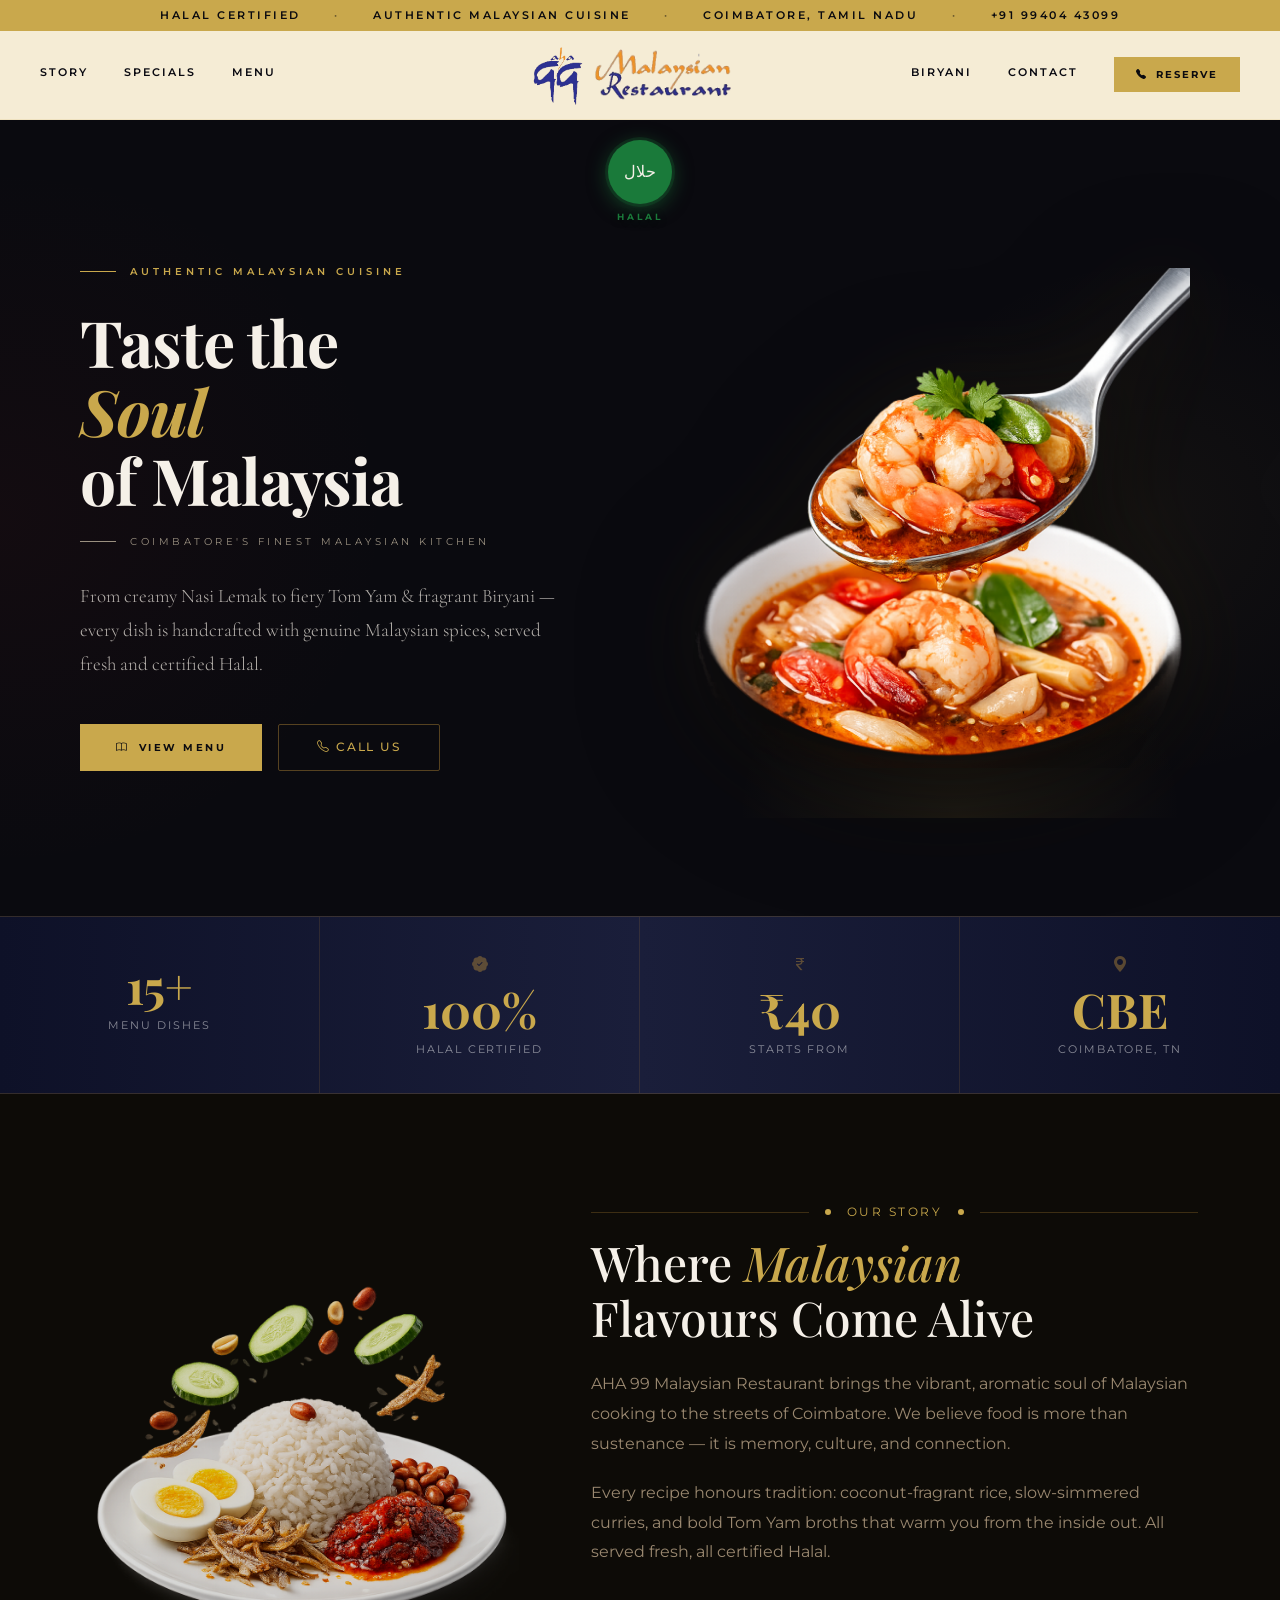
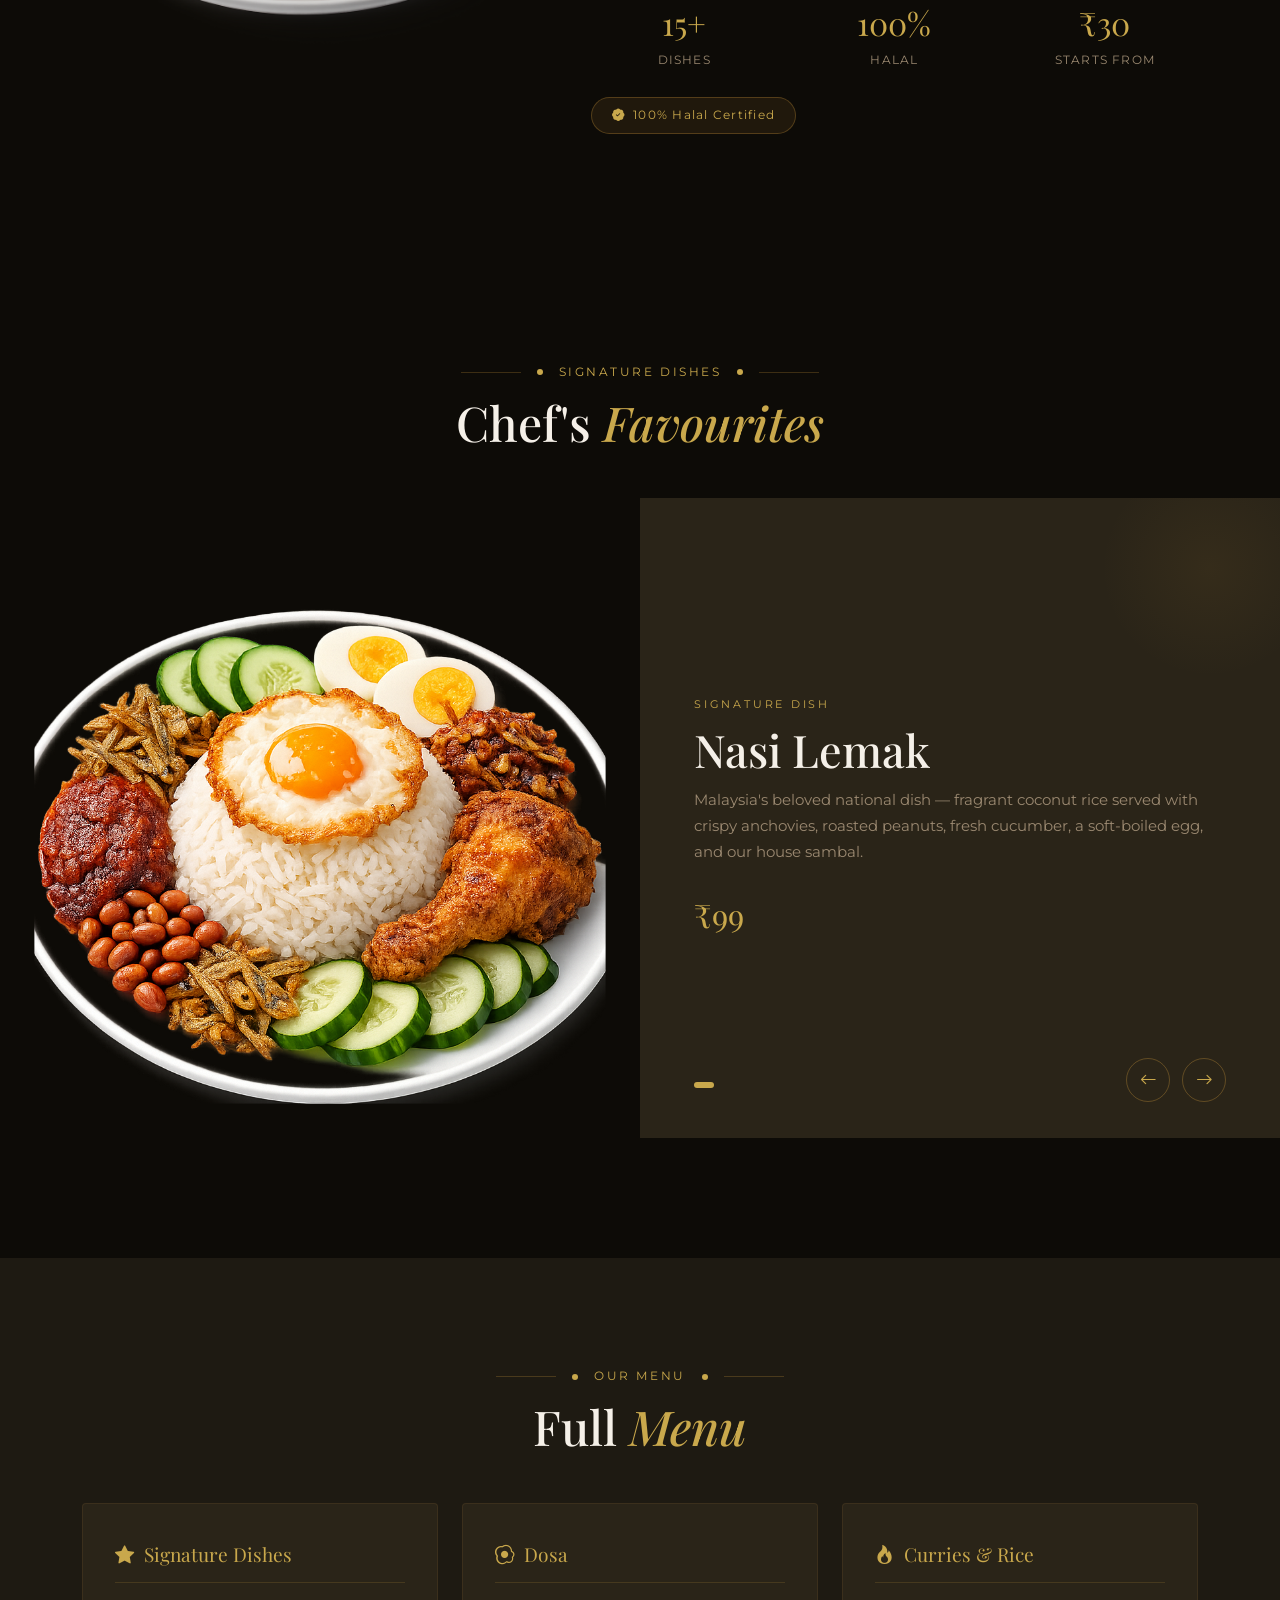
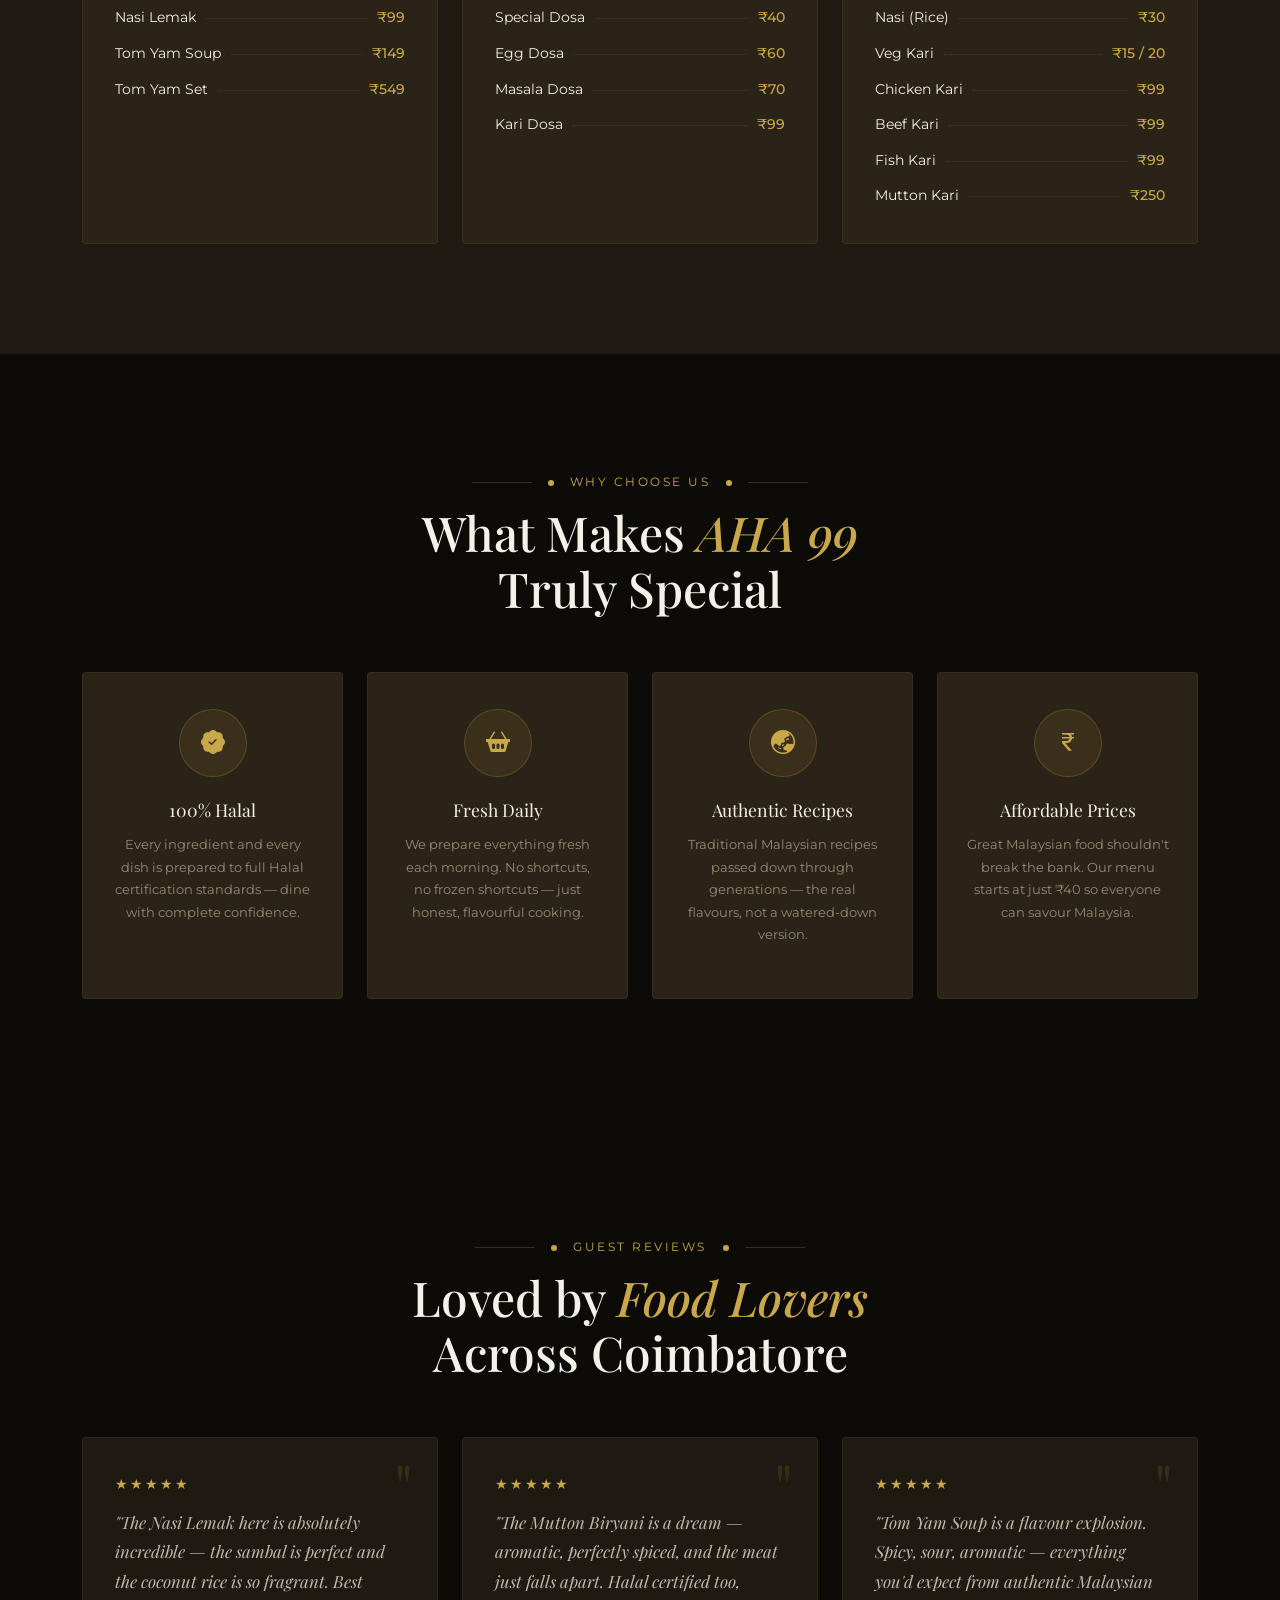
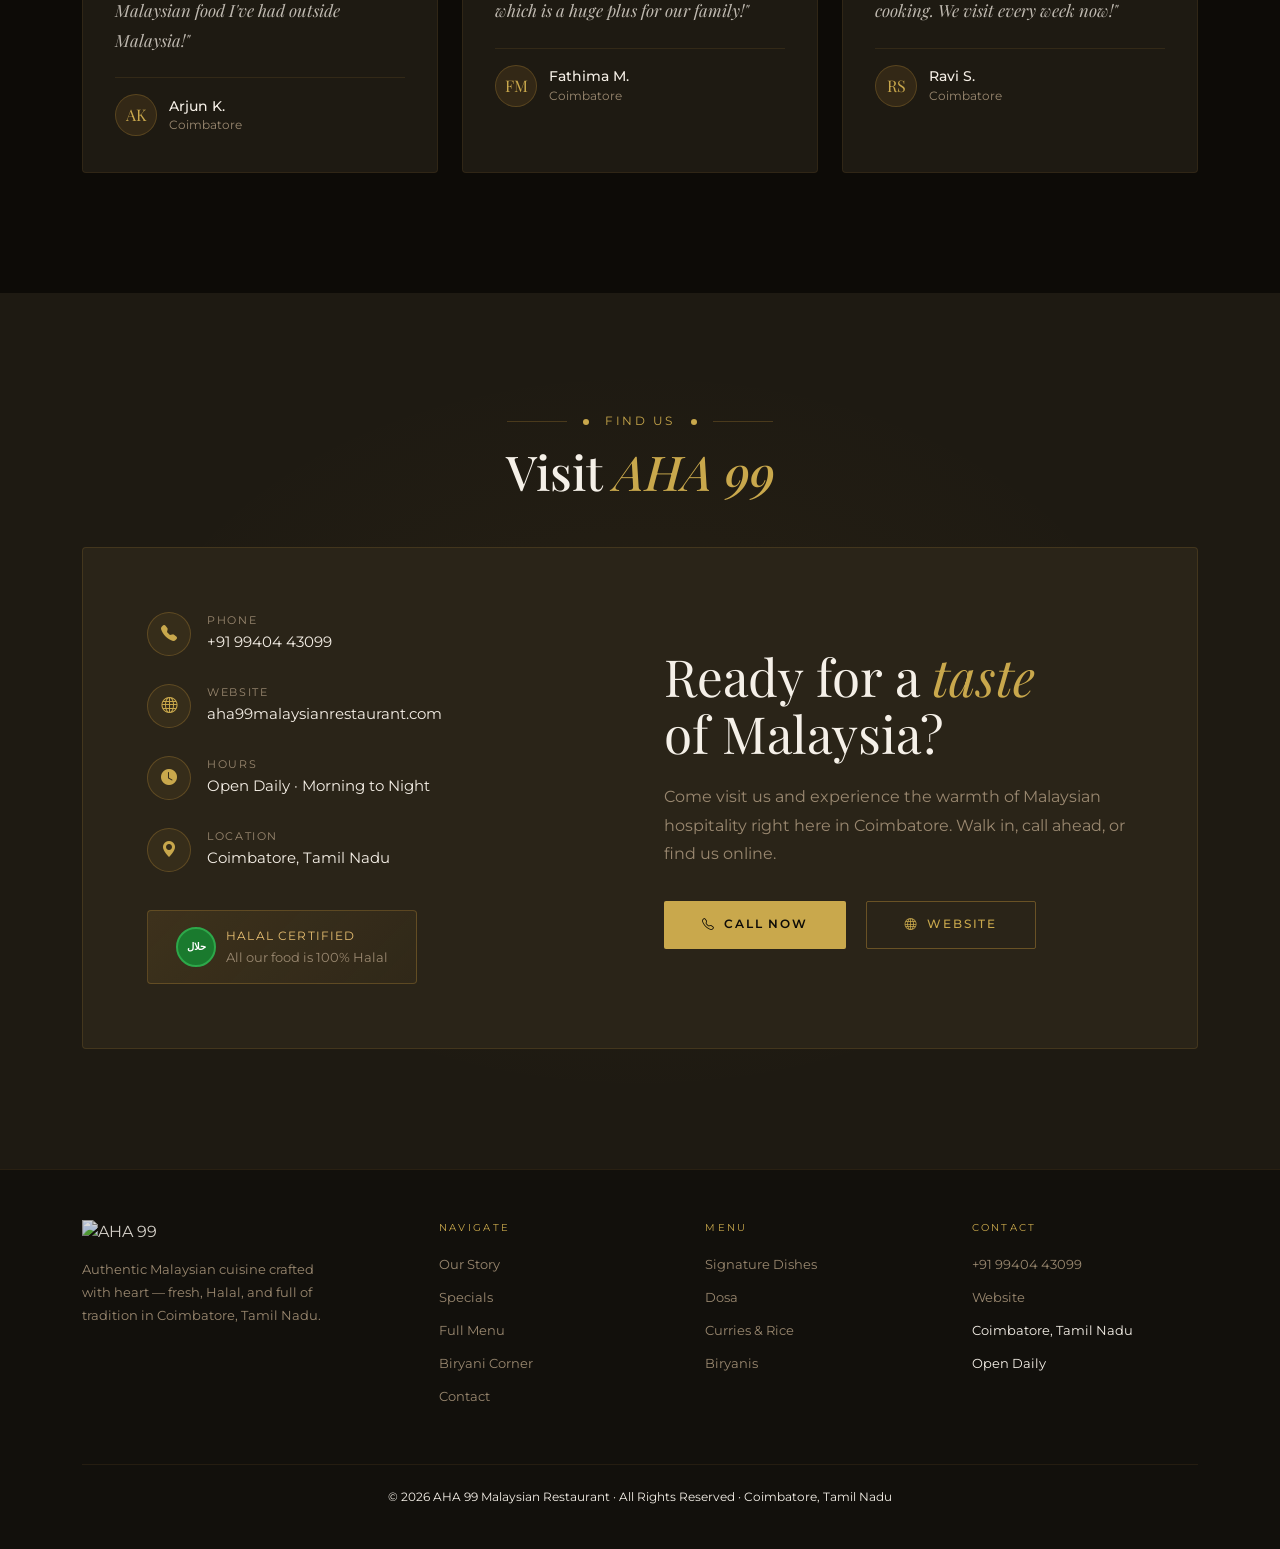
==== index.html @ 4b3e80c2 "first commit" ====
<!DOCTYPE html>
<html lang="en">

<head>
    <meta charset="UTF-8" />
    <meta name="viewport" content="width=device-width, initial-scale=1.0" />
    <title>GG Malaysian Restaurant</title>

    <link
        href="https://fonts.googleapis.com/css2?family=Playfair+Display:ital,wght@0,400;0,700;1,400&family=Cormorant+Garamond:wght@300;400;600&family=Montserrat:wght@300;400;500;600&display=swap"
        rel="stylesheet" />
    <link href="https://cdn.jsdelivr.net/npm/bootstrap@5.3.2/dist/css/bootstrap.min.css" rel="stylesheet" />
    <link href="https://cdn.jsdelivr.net/npm/bootstrap-icons@1.11.3/font/bootstrap-icons.min.css" rel="stylesheet" />
    <link href="css/style.css" rel="stylesheet">
    <link href="css/responsive.css" rel="stylesheet">
</head>

<body>

    <!-- TOP BAR -->
    <div class="top-bar">
        <span>Halal Certified</span>
        <span class="dot">·</span>
        <span class="hide-sm">Authentic Malaysian Cuisine</span>
        <span class="dot hide-sm">·</span>
        <span>Coimbatore, Tamil Nadu</span>
        <span class="dot">·</span>
        <span>+91 99404 43099</span>
    </div>

    <!-- NAVBAR -->
    <nav id="mainNav">
        <div class="nav-inner">
            <div class="nav-left">
                <a href="#" class="nav-link-custom">Story</a>
                <a href="#" class="nav-link-custom">Specials</a>
                <a href="#" class="nav-link-custom">Menu</a>
            </div>
            <div class="nav-logo">
                <a href="#" style="text-decoration:none;">

                    <img src="images/ahaa.png" class="img-fluid">

                    <span class="logo-sub">
                        <img src="images/logo-word.png" class="img-fluid">
                    </span>
                </a>
            </div>
            <div class="nav-right">
                <a href="#" class="nav-link-custom">Biryani</a>
                <a href="#" class="nav-link-custom">Contact</a>
                <a href="tel:+919940443099" class="btn-reserve">
                    <i class="bi bi-telephone-fill"></i> Reserve
                </a>
            </div>
            <button class="hamburger-btn" id="hamburgerBtn" aria-label="Open Menu">
                <i class="bi bi-list"></i>
            </button>
        </div>
    </nav>

    <!-- MOBILE OVERLAY MENU -->
    <div id="mobileMenu">
        <span class="mobile-logo">Aha Malaysian Restaurant</span>
        <button class="mobile-close" id="closeMenuBtn" aria-label="Close Menu">
            <i class="bi bi-x-lg"></i>
        </button>
        <a href="#" class="mobile-nav-link">Story</a>
        <a href="#" class="mobile-nav-link">Specials</a>
        <a href="#" class="mobile-nav-link">Menu</a>
        <a href="#" class="mobile-nav-link">Biryani</a>
        <a href="#" class="mobile-nav-link">Contact</a>
        <div class="mobile-divider"></div>
        <div class="mobile-reserve">
            <a href="tel:+919940443099" class="btn-primary-gold">
                <i class="bi bi-telephone-fill"></i> Reserve a Table
            </a>
        </div>
    </div>

    <!-- HOME SECTION -->
    <section id="home">
        <div class="container-fluid">
            <div class="row align-items-center">
                <!-- Floating Halal Badge -->
                <div class="halal-float">
                    <div class="hf-circle">
                        <!-- Halal Arabic crescent/star icon -->
                        حلال
                    </div>
                    <span class="hf-label">Halal</span>
                </div>
                <!-- col-6: Content -->
                <div class="col-12 col-lg-6 hero-content-col">
                    <div>
                        <div class="hero-tag fade-up">Authentic Malaysian Cuisine</div>
                        <h1 class="hero-title fade-up delay-1">
                            Taste the<br>
                            <em>Soul</em><br>
                            of Malaysia
                        </h1>
                        <div class="hero-subtitle fade-up delay-2">Coimbatore's Finest Malaysian Kitchen</div>
                        <p class="hero-desc fade-up delay-3">
                            From creamy Nasi Lemak to fiery Tom Yam &amp; fragrant Biryani &mdash; every dish is
                            handcrafted with genuine Malaysian spices, served fresh and certified Halal.
                        </p>
                        <div class="hero-actions fade-up delay-4">
                            <a href="#" class="btn-primary-gold">
                                <i class="bi bi-book"></i> View Menu
                            </a>
                            <a href="tel:+919940443099" class="btn-outline-gold">
                                <i class="bi bi-telephone"></i> Call Us
                            </a>
                        </div>
                    </div>
                </div>

                <!-- col-6: Image -->
                <div class="col-12 col-lg-6 hero-image-col fade-right">
                    <img class="hero-food-img" src="images/sss.png"
                        alt="Tom Yam - GG Malaysian Restaurant Signature Dish" />
                </div>

            </div>
        </div>
    </section>

    <!-- STATS BAR -->
    <div id="statsbar">
        <div class="statsbar-inner">
            <div class="stat-item reveal d1">
                <span class="stat-icon"><i class="bi bi-bowl-hot-fill"></i></span>
                <div class="stat-num">15+</div>
                <div class="stat-lbl">Menu Dishes</div>
            </div>
            <div class="stat-item reveal d2">
                <span class="stat-icon"><i class="bi bi-patch-check-fill"></i></span>
                <div class="stat-num">100%</div>
                <div class="stat-lbl">Halal Certified</div>
            </div>
            <div class="stat-item reveal d3">
                <span class="stat-icon"><i class="bi bi-currency-rupee"></i></span>
                <div class="stat-num">₹40</div>
                <div class="stat-lbl">Starts From</div>
            </div>
            <div class="stat-item reveal d4">
                <span class="stat-icon"><i class="bi bi-geo-alt-fill"></i></span>
                <div class="stat-num">CBE</div>
                <div class="stat-lbl">Coimbatore, TN</div>
            </div>
        </div>
    </div>

    <!-- ABOUT -->
    <section id="about">
        <div class="container">
            <div class="row align-items-center g-5">
                <div class="col-lg-5 reveal-left">
                    <div class="about-img-wrap">
                        <img src="images/abt-image.png" alt="AHA 99 Restaurant" />
                    </div>
                </div>
                <div class="col-lg-7 ps-lg-5 reveal-right">
                    <div class="section-divider">
                        <div class="line"></div>
                        <div class="dot"></div>
                        <span class="section-tag">Our Story</span>
                        <div class="dot"></div>
                        <div class="line"></div>
                    </div>
                    <h2 class="section-title mb-4">Where <em>Malaysian</em><br>Flavours Come Alive</h2>
                    <p style="color:var(--muted);line-height:1.85;margin-bottom:20px;">
                        AHA 99 Malaysian Restaurant brings the vibrant, aromatic soul of Malaysian cooking to the
                        streets of Coimbatore. We believe food is more than sustenance — it is memory, culture, and
                        connection.
                    </p>
                    <p style="color:var(--muted);line-height:1.85;margin-bottom:32px;">
                        Every recipe honours tradition: coconut-fragrant rice, slow-simmered curries, and bold Tom Yam
                        broths that warm you from the inside out. All served fresh, all certified Halal.
                    </p>
                    <div class="row g-4">
                        <div class="col-4 text-center">
                            <div style="font-family:'Playfair Display',serif;font-size:2rem;color:var(--gold)">15+</div>
                            <div
                                style="font-size:.75rem;letter-spacing:.1em;color:var(--muted);text-transform:uppercase;margin-top:4px">
                                Dishes</div>
                        </div>
                        <div class="col-4 text-center">
                            <div style="font-family:'Playfair Display',serif;font-size:2rem;color:var(--gold)">100%
                            </div>
                            <div
                                style="font-size:.75rem;letter-spacing:.1em;color:var(--muted);text-transform:uppercase;margin-top:4px">
                                Halal</div>
                        </div>
                        <div class="col-4 text-center">
                            <div style="font-family:'Playfair Display',serif;font-size:2rem;color:var(--gold)">₹30</div>
                            <div
                                style="font-size:.75rem;letter-spacing:.1em;color:var(--muted);text-transform:uppercase;margin-top:4px">
                                Starts From</div>
                        </div>
                    </div>
                    <div class="about-halal">
                        <i class="bi bi-patch-check-fill"></i>
                        100% Halal Certified
                    </div>
                </div>
            </div>
        </div>
    </section>

    <!-- MENU CAROUSEL -->
    <section id="menu">
        <div class="container">
            <div class="text-center mb-5 reveal">
                <div class="section-divider justify-content-center">
                    <div class="line" style="max-width:60px"></div>
                    <div class="dot"></div>
                    <span class="section-tag">Signature Dishes</span>
                    <div class="dot"></div>
                    <div class="line" style="max-width:60px"></div>
                </div>
                <h2 class="section-title mt-2">Chef's <em>Favourites</em></h2>
            </div>
        </div>
        <div class="menu-carousel overflow-hidden reveal">
            <div class="mc-track" id="mcTrack">
                <div class="mc-slide active">
                    <div class="mc-slide-img p-5"><img src="images/menu-nasi.png" alt="Nasi Lemak" class="img-fluid">
                    </div>
                    <div class="mc-slide-info">
                        <p class="mc-cat">Signature Dish</p>
                        <h3 class="mc-name">Nasi Lemak</h3>
                        <p class="mc-desc">Malaysia's beloved national dish — fragrant coconut rice served with crispy
                            anchovies, roasted peanuts, fresh cucumber, a soft-boiled egg, and our house sambal.</p>
                        <div class="mc-price">₹99</div>
                        <div class="mc-dots" id="mcDots"></div>
                        <div class="mc-controls">
                            <button class="mc-btn" id="mcPrev"><i class="bi bi-arrow-left"></i></button>
                            <button class="mc-btn" id="mcNext"><i class="bi bi-arrow-right"></i></button>
                        </div>
                    </div>
                </div>
                <div class="mc-slide">
                    <div class="mc-slide-img p-5"><img src="images/tum-yum.png" alt="Tom Yam Soup" class="img-fluid" />
                    </div>
                    <div class="mc-slide-info">
                        <p class="mc-cat">Signature Dish</p>
                        <h3 class="mc-name">Tom Yam Soup</h3>
                        <p class="mc-desc">A bold, tangy broth infused with lemongrass, kaffir lime leaves, galangal,
                            and chilli — the iconic Thai-Malaysian soup that ignites every sense.</p>
                        <div class="mc-price">₹149</div>
                        <div class="mc-dots"></div>
                        <div class="mc-controls">
                            <button class="mc-btn mc-prev-inner"><i class="bi bi-arrow-left"></i></button>
                            <button class="mc-btn mc-next-inner"><i class="bi bi-arrow-right"></i></button>
                        </div>
                    </div>
                </div>
                <div class="mc-slide">
                    <div class="mc-slide-img"><img src="WhatsApp_Image_2026-04-14_at_9_39_17_PM.jpeg"
                            alt="Tom Yam Set" /></div>
                    <div class="mc-slide-info">
                        <p class="mc-cat">Signature Set</p>
                        <h3 class="mc-name">Tom Yam Set</h3>
                        <p class="mc-desc">The full Tom Yam experience — a complete meal set with rice, assorted karis,
                            and the iconic Tom Yam soup. Perfect for sharing or a hearty solo feast.</p>
                        <div class="mc-price">₹549</div>
                        <div class="mc-dots"></div>
                        <div class="mc-controls">
                            <button class="mc-btn mc-prev-inner"><i class="bi bi-arrow-left"></i></button>
                            <button class="mc-btn mc-next-inner"><i class="bi bi-arrow-right"></i></button>
                        </div>
                    </div>
                </div>
                <div class="mc-slide">
                    <div class="mc-slide-img"><img src="WhatsApp_Image_2026-04-17_at_12_19_15_PM.jpeg"
                            alt="Kari Dosa" /></div>
                    <div class="mc-slide-info">
                        <p class="mc-cat">Dosa Special</p>
                        <h3 class="mc-name">Kari Dosa</h3>
                        <p class="mc-desc">A crispy golden dosa filled with rich, spiced Malaysian curry — a beautiful
                            fusion of South Indian tradition and Malaysian boldness on one plate.</p>
                        <div class="mc-price">₹99</div>
                        <div class="mc-dots"></div>
                        <div class="mc-controls">
                            <button class="mc-btn mc-prev-inner"><i class="bi bi-arrow-left"></i></button>
                            <button class="mc-btn mc-next-inner"><i class="bi bi-arrow-right"></i></button>
                        </div>
                    </div>
                </div>
            </div>
        </div>
    </section>

    <!-- FULL MENU -->
    <section id="fullmenu">
        <div class="container">
            <div class="text-center mb-5 reveal">
                <div class="section-divider justify-content-center">
                    <div class="line" style="max-width:60px"></div>
                    <div class="dot"></div>
                    <span class="section-tag">Our Menu</span>
                    <div class="dot"></div>
                    <div class="line" style="max-width:60px"></div>
                </div>
                <h2 class="section-title mt-2">Full <em>Menu</em></h2>
            </div>
            <div class="row g-4">
                <div class="col-md-6 col-lg-4 reveal d1">
                    <div class="menu-card">
                        <div class="menu-card-title"><i class="bi bi-star-fill"></i> Signature Dishes</div>
                        <div class="menu-item"><span class="menu-item-name">Nasi Lemak</span>
                            <div class="menu-item-dots"></div><span class="menu-item-price">₹99</span>
                        </div>
                        <div class="menu-item"><span class="menu-item-name">Tom Yam Soup</span>
                            <div class="menu-item-dots"></div><span class="menu-item-price">₹149</span>
                        </div>
                        <div class="menu-item"><span class="menu-item-name">Tom Yam Set</span>
                            <div class="menu-item-dots"></div><span class="menu-item-price">₹549</span>
                        </div>
                    </div>
                </div>
                <div class="col-md-6 col-lg-4 reveal d2">
                    <div class="menu-card">
                        <div class="menu-card-title"><i class="bi bi-egg-fried"></i> Dosa</div>
                        <div class="menu-item"><span class="menu-item-name">Special Dosa</span>
                            <div class="menu-item-dots"></div><span class="menu-item-price">₹40</span>
                        </div>
                        <div class="menu-item"><span class="menu-item-name">Egg Dosa</span>
                            <div class="menu-item-dots"></div><span class="menu-item-price">₹60</span>
                        </div>
                        <div class="menu-item"><span class="menu-item-name">Masala Dosa</span>
                            <div class="menu-item-dots"></div><span class="menu-item-price">₹70</span>
                        </div>
                        <div class="menu-item"><span class="menu-item-name">Kari Dosa</span>
                            <div class="menu-item-dots"></div><span class="menu-item-price">₹99</span>
                        </div>
                    </div>
                </div>
                <div class="col-md-6 col-lg-4 reveal d3">
                    <div class="menu-card">
                        <div class="menu-card-title"><i class="bi bi-fire"></i> Curries &amp; Rice</div>
                        <div class="menu-item"><span class="menu-item-name">Nasi (Rice)</span>
                            <div class="menu-item-dots"></div><span class="menu-item-price">₹30</span>
                        </div>
                        <div class="menu-item"><span class="menu-item-name">Veg Kari</span>
                            <div class="menu-item-dots"></div><span class="menu-item-price">₹15 / 20</span>
                        </div>
                        <div class="menu-item"><span class="menu-item-name">Chicken Kari</span>
                            <div class="menu-item-dots"></div><span class="menu-item-price">₹99</span>
                        </div>
                        <div class="menu-item"><span class="menu-item-name">Beef Kari</span>
                            <div class="menu-item-dots"></div><span class="menu-item-price">₹99</span>
                        </div>
                        <div class="menu-item"><span class="menu-item-name">Fish Kari</span>
                            <div class="menu-item-dots"></div><span class="menu-item-price">₹99</span>
                        </div>
                        <div class="menu-item"><span class="menu-item-name">Mutton Kari</span>
                            <div class="menu-item-dots"></div><span class="menu-item-price">₹250</span>
                        </div>
                    </div>
                </div>
            </div>
        </div>
    </section>

    <!-- WHY US -->
    <section id="whyus">
        <div class="container">
            <div class="text-center reveal">
                <div class="section-divider justify-content-center">
                    <div class="line" style="max-width:60px"></div>
                    <div class="dot"></div>
                    <span class="section-tag">Why Choose Us</span>
                    <div class="dot"></div>
                    <div class="line" style="max-width:60px"></div>
                </div>
                <h2 class="section-title mt-2">What Makes <em>AHA 99</em><br>Truly Special</h2>
            </div>
            <div class="feature-grid">
                <div class="feature-item reveal d1">
                    <div class="feature-icon"><i class="bi bi-patch-check-fill"></i></div>
                    <div class="feature-name">100% Halal</div>
                    <p class="feature-text">Every ingredient and every dish is prepared to full Halal certification
                        standards — dine with complete confidence.</p>
                </div>
                <div class="feature-item reveal d2">
                    <div class="feature-icon"><i class="bi bi-basket2-fill"></i></div>
                    <div class="feature-name">Fresh Daily</div>
                    <p class="feature-text">We prepare everything fresh each morning. No shortcuts, no frozen shortcuts
                        — just honest, flavourful cooking.</p>
                </div>
                <div class="feature-item reveal d3">
                    <div class="feature-icon"><i class="bi bi-globe-asia-australia"></i></div>
                    <div class="feature-name">Authentic Recipes</div>
                    <p class="feature-text">Traditional Malaysian recipes passed down through generations — the real
                        flavours, not a watered-down version.</p>
                </div>
                <div class="feature-item reveal d4">
                    <div class="feature-icon"><i class="bi bi-currency-rupee"></i></div>
                    <div class="feature-name">Affordable Prices</div>
                    <p class="feature-text">Great Malaysian food shouldn't break the bank. Our menu starts at just ₹40
                        so everyone can savour Malaysia.</p>
                </div>
            </div>
        </div>
    </section>

    <!-- TESTIMONIALS -->
    <section id="testimonials">
        <div class="container">
            <div class="text-center reveal">
                <div class="section-divider justify-content-center">
                    <div class="line" style="max-width:60px"></div>
                    <div class="dot"></div>
                    <span class="section-tag">Guest Reviews</span>
                    <div class="dot"></div>
                    <div class="line" style="max-width:60px"></div>
                </div>
                <h2 class="section-title mt-2">Loved by <em>Food Lovers</em><br>Across Coimbatore</h2>
            </div>
            <div class="testi-grid">
                <div class="testi-card reveal d1">
                    <div class="testi-quote">"</div>
                    <div class="testi-stars">★★★★★</div>
                    <p class="testi-text">"The Nasi Lemak here is absolutely incredible — the sambal is perfect and the
                        coconut rice is so fragrant. Best Malaysian food I've had outside Malaysia!"</p>
                    <div class="testi-author">
                        <div class="testi-avatar">AK</div>
                        <div>
                            <div class="testi-name">Arjun K.</div>
                            <div class="testi-loc">Coimbatore</div>
                        </div>
                    </div>
                </div>
                <div class="testi-card reveal d2">
                    <div class="testi-quote">"</div>
                    <div class="testi-stars">★★★★★</div>
                    <p class="testi-text">"The Mutton Biryani is a dream — aromatic, perfectly spiced, and the meat just
                        falls apart. Halal certified too, which is a huge plus for our family!"</p>
                    <div class="testi-author">
                        <div class="testi-avatar">FM</div>
                        <div>
                            <div class="testi-name">Fathima M.</div>
                            <div class="testi-loc">Coimbatore</div>
                        </div>
                    </div>
                </div>
                <div class="testi-card reveal d3">
                    <div class="testi-quote">"</div>
                    <div class="testi-stars">★★★★★</div>
                    <p class="testi-text">"Tom Yam Soup is a flavour explosion. Spicy, sour, aromatic — everything you'd
                        expect from authentic Malaysian cooking. We visit every week now!"</p>
                    <div class="testi-author">
                        <div class="testi-avatar">RS</div>
                        <div>
                            <div class="testi-name">Ravi S.</div>
                            <div class="testi-loc">Coimbatore</div>
                        </div>
                    </div>
                </div>
            </div>
        </div>
    </section>

    <!-- CONTACT -->
    <section id="contact">
        <div class="container position-relative">
            <div class="text-center mb-5 reveal">
                <div class="section-divider justify-content-center">
                    <div class="line" style="max-width:60px"></div>
                    <div class="dot"></div>
                    <span class="section-tag">Find Us</span>
                    <div class="dot"></div>
                    <div class="line" style="max-width:60px"></div>
                </div>
                <h2 class="section-title mt-2">Visit <em>AHA 99</em></h2>
            </div>
            <div class="contact-box reveal">
                <div class="row g-5 align-items-center">
                    <div class="col-lg-6">
                        <div class="contact-info-item">
                            <div class="ci-icon"><i class="bi bi-telephone-fill"></i></div>
                            <div>
                                <div class="ci-label">Phone</div>
                                <div class="ci-value"><a href="tel:+919940443099">+91 99404 43099</a></div>
                            </div>
                        </div>
                        <div class="contact-info-item">
                            <div class="ci-icon"><i class="bi bi-globe"></i></div>
                            <div>
                                <div class="ci-label">Website</div>
                                <div class="ci-value"><a href="http://aha99malaysianrestaurant.com"
                                        target="_blank">aha99malaysianrestaurant.com</a></div>
                            </div>
                        </div>
                        <div class="contact-info-item">
                            <div class="ci-icon"><i class="bi bi-clock-fill"></i></div>
                            <div>
                                <div class="ci-label">Hours</div>
                                <div class="ci-value">Open Daily · Morning to Night</div>
                            </div>
                        </div>
                        <div class="contact-info-item">
                            <div class="ci-icon"><i class="bi bi-geo-alt-fill"></i></div>
                            <div>
                                <div class="ci-label">Location</div>
                                <div class="ci-value">Coimbatore, Tamil Nadu</div>
                            </div>
                        </div>
                        <div class="halal-badge">
                            <div class="halal-circle">حلال</div>
                            <div>
                                <div
                                    style="font-size:.73rem;letter-spacing:.1em;color:var(--gold2);text-transform:uppercase">
                                    Halal Certified</div>
                                <div style="font-size:.8rem;color:var(--muted);margin-top:2px">All our food is 100%
                                    Halal</div>
                            </div>
                        </div>
                    </div>
                    <div class="col-lg-6 text-center text-lg-start">
                        <div
                            style="font-family:'Playfair Display',serif;font-size:clamp(2.2rem,4vw,3.2rem);line-height:1.12;margin-bottom:20px;">
                            Ready for a <em style="color:var(--gold)">taste</em><br>of Malaysia?
                        </div>
                        <p style="color:var(--muted);line-height:1.8;margin-bottom:32px;">Come visit us and experience
                            the warmth of Malaysian hospitality right here in Coimbatore. Walk in, call ahead, or find
                            us online.</p>
                        <a href="tel:+919940443099" class="btn-gold me-3"><i class="bi bi-telephone me-2"></i>Call
                            Now</a>
                        <a href="http://aha99malaysianrestaurant.com" class="btn-outline-gold" target="_blank"><i
                                class="bi bi-globe me-2"></i>Website</a>
                    </div>
                </div>
            </div>
        </div>
    </section>

    <!-- FOOTER -->
    <footer>
        <div class="container">
            <div class="footer-top">
                <div>
                    <div class="footer-logo"><img src="logoo.png" alt="AHA 99" /></div>
                    <p class="footer-tagline">Authentic Malaysian cuisine crafted with heart — fresh, Halal, and full of
                        tradition in Coimbatore, Tamil Nadu.</p>
                </div>
                <div>
                    <div class="footer-col-title">Navigate</div>
                    <ul class="footer-col-links">
                        <li><a href="#about">Our Story</a></li>
                        <li><a href="#menu">Specials</a></li>
                        <li><a href="#fullmenu">Full Menu</a></li>
                        <li><a href="#biryani">Biryani Corner</a></li>
                        <li><a href="#contact">Contact</a></li>
                    </ul>
                </div>
                <div>
                    <div class="footer-col-title">Menu</div>
                    <ul class="footer-col-links">
                        <li><a href="#fullmenu">Signature Dishes</a></li>
                        <li><a href="#fullmenu">Dosa</a></li>
                        <li><a href="#fullmenu">Curries &amp; Rice</a></li>
                        <li><a href="#biryani">Biryanis</a></li>
                    </ul>
                </div>
                <div>
                    <div class="footer-col-title">Contact</div>
                    <ul class="footer-col-links">
                        <li><a href="tel:+919940443099">+91 99404 43099</a></li>
                        <li><a href="http://aha99malaysianrestaurant.com" target="_blank">Website</a></li>
                        <li><span style="color:var(--muted2);font-size:.83rem">Coimbatore, Tamil Nadu</span></li>
                        <li><span style="color:var(--muted2);font-size:.83rem">Open Daily</span></li>
                    </ul>
                </div>
            </div>
            <p class="footer-bottom">© 2026 AHA 99 Malaysian Restaurant · All Rights Reserved · Coimbatore, Tamil Nadu
            </p>
        </div>
    </footer>

    <button id="backTop" aria-label="Back to top"><i class="bi bi-chevron-up"></i></button>





    <script src="https://cdn.jsdelivr.net/npm/bootstrap@5.3.2/dist/js/bootstrap.bundle.min.js"></script>
    <script src="https://cdn.jsdelivr.net/npm/jquery@3.7.1/dist/jquery.min.js"></script>
    <script>
        $(function () {
            $(window).on("scroll", function () {
                $("#mainNav").toggleClass("scrolled", $(this).scrollTop() > 30);
            });

            $("#hamburgerBtn").on("click", function () {
                $("#mobileMenu").addClass("open");
                $("body").css("overflow", "hidden");
            });

            function closeMobileMenu() {
                $("#mobileMenu").removeClass("open");
                $("body").css("overflow", "");
            }

            $("#closeMenuBtn").on("click", closeMobileMenu);
            $("#mobileMenu .mobile-nav-link").on("click", closeMobileMenu);
            $(document).on("keydown", function (e) { if (e.key === "Escape") closeMobileMenu(); });

            const observer = new IntersectionObserver(function (entries) {
                entries.forEach(function (entry) {
                    if (entry.isIntersecting) $(entry.target).addClass("visible");
                });
            }, { threshold: 0.12 });

            $(".fade-up, .fade-right").each(function () { observer.observe(this); });

            /* ── Back to top ── */
            $('#backTop').on('click', function () { $('html,body').animate({ scrollTop: 0 }, 500); });

            /* ── Smooth scroll (desktop nav) ── */
            $('a[href^="#"]').not('.fs-link').on('click', function (e) {
                var t = $(this.getAttribute('href'));
                if (t.length) { e.preventDefault(); $('html,body').animate({ scrollTop: t.offset().top - 70 }, 700, 'swing'); }
            });

            /* ── Scroll reveal ── */
            function revealCheck() {
                var wh = $(window).height(), st = $(window).scrollTop();
                $('.reveal,.reveal-left,.reveal-right').each(function () {
                    if ($(this).offset().top < st + wh - 80) $(this).addClass('visible');
                });
            }
            $(window).on('scroll', revealCheck); revealCheck();


            /* ── Menu Carousel ── */
            var slides = $('#mcTrack .mc-slide'), total = slides.length, cur = 0;
            var dotsHtml = '';
            for (var i = 0; i < total; i++) dotsHtml += '<div class="mc-dot' + (i === 0 ? ' active' : '') + '" data-i="' + i + '"></div>';
            $('#mcDots').html(dotsHtml);

            function goTo(idx) {
                slides.removeClass('active');
                cur = (idx + total) % total;
                slides.eq(cur).addClass('active');
                $('#mcTrack').css('transform', 'translateX(-' + (cur * 100) + '%)');
                $('#mcDots .mc-dot').removeClass('active').eq(cur).addClass('active');
            }
            $('#mcNext,.mc-next-inner').on('click', function () { goTo(cur + 1); });
            $('#mcPrev,.mc-prev-inner').on('click', function () { goTo(cur - 1); });
            $(document).on('click', '.mc-dot', function () { goTo(parseInt($(this).data('i'))); });

            var autoTimer = setInterval(function () { goTo(cur + 1); }, 5000);
            $('.menu-carousel')
                .on('mouseenter', function () { clearInterval(autoTimer); })
                .on('mouseleave', function () { autoTimer = setInterval(function () { goTo(cur + 1); }, 5000); });

            var tx = 0;
            document.getElementById('mcTrack').addEventListener('touchstart', function (e) { tx = e.touches[0].clientX; }, { passive: true });
            document.getElementById('mcTrack').addEventListener('touchend', function (e) {
                var dx = tx - e.changedTouches[0].clientX;
                if (Math.abs(dx) > 40) dx > 0 ? goTo(cur + 1) : goTo(cur - 1);
            }, { passive: true });
        });
    </script>
</body>

</html>
---- css/style.css ----
:root {
    --gold: #C9A84C;
    --gold-light: #E8C97A;
    --dark-bg: #0A0A0F;
    --dark-nav: #080810;
    --text-light: #F5F0E8;
    --text-muted: #9A9080;
    --navy: #1a1e3a;
    --navy2: #0e1128;
    --dark: #0d0b07;
    --muted: #9a8870;
    --dark: #0d0b07;
    --dark2: #12100c;
    --dark3: #1e1a12;
    --dark4: #2a2418;
    --cream: #f5efe6;
    --gold2: #e8bf72;
    --gold3: #f0d090;
}

* {
    margin: 0;
    padding: 0;
    box-sizing: border-box;
}

body {
    font-family: "Montserrat", sans-serif;
    background: var(--dark-bg);
    color: var(--text-light);
    overflow-x: hidden;
}

/* TOP BAR */
.top-bar {
    background: var(--gold);
    padding: 7px 0;
    text-align: center;
    font-size: 11px;
    font-weight: 600;
    letter-spacing: 2.5px;
    color: #0A0A0F;
    text-transform: uppercase;
}

.top-bar span {
    margin: 0 14px;
}

.top-bar .dot {
    opacity: 0.5;
}

/* NAVBAR */
#mainNav {
    background: #f5ecd5;
    border-bottom: 1px solid rgba(201, 168, 76, 0.15);
    padding: 0;
    position: sticky;
    top: 0;
    z-index: 1000;
    transition: box-shadow 0.3s;
}

#mainNav.scrolled {
    box-shadow: 0 4px 30px rgba(0, 0, 0, 0.6);
}

.nav-inner {
    display: grid;
    grid-template-columns: 1fr auto 1fr;
    align-items: center;
    padding: 14px 40px;
    max-width: 1400px;
    margin: 0 auto;
}

.nav-left,
.nav-right {
    display: flex;
    gap: 36px;
    align-items: center;
}

.nav-right {
    justify-content: flex-end;
}

.nav-link-custom {
    font-size: 11px;
    font-weight: 600;
    letter-spacing: 2px;
    text-transform: uppercase;
    color: var(--dark-nav);
    text-decoration: none;
    position: relative;
    padding-bottom: 4px;
    transition: color 0.3s;
}

.nav-link-custom::after {
    content: "";
    position: absolute;
    bottom: 0;
    left: 0;
    width: 0;
    height: 1px;
    background: var(--dark-nav);
    transition: width 0.35s ease;
}

.nav-link-custom:hover {
    color: var(--gold);
}

.nav-link-custom:hover::after {
    width: 100%;
}

.nav-logo {
    text-align: center;
    display: flex;
    justify-content: center;
    align-items: center;
}

.nav-logo a {
    text-decoration: none;
    display: inline-flex;
    align-items: center;
    justify-content: center;
}

.nav-logo img {
    height: 60px;
    width: auto;
    display: block;
    /* Blends dark logo bg into dark navbar, making it look transparent */
    /* mix-blend-mode: lighten;
      filter: brightness(1.15) contrast(1.1); */
    transition: filter 0.3s;
}

.nav-logo img:hover {
    filter: brightness(1.35) contrast(1.1);
}

.btn-reserve {
    background: var(--gold);
    color: #0A0A0F;
    font-size: 10px;
    font-weight: 700;
    letter-spacing: 2px;
    text-transform: uppercase;
    padding: 10px 22px;
    border: none;
    text-decoration: none;
    transition: background 0.3s, transform 0.2s;
    display: inline-flex;
    align-items: center;
    gap: 8px;
}

.btn-reserve:hover {
    background: var(--gold-light);
    color: #0A0A0F;
    transform: translateY(-1px);
}

.hamburger-btn {
    display: none;
    background: none;
    border: 1px solid rgba(201, 168, 76, 0.4);
    color: var(--gold);
    font-size: 20px;
    padding: 8px 12px;
    cursor: pointer;
    transition: all 0.3s;
    border-radius: 2px;
}

.hamburger-btn:hover {
    background: rgba(201, 168, 76, 0.1);
}

/* MOBILE OVERLAY MENU */
#mobileMenu {
    position: fixed;
    top: 0;
    left: 0;
    width: 100%;
    height: 100%;
    background: var(--dark-nav);
    z-index: 9999;
    display: flex;
    flex-direction: column;
    justify-content: center;
    align-items: center;
    opacity: 0;
    visibility: hidden;
    transition: opacity 0.4s ease, visibility 0.4s ease;
}

#mobileMenu.open {
    opacity: 1;
    visibility: visible;
}

#mobileMenu::before {
    content: "";
    position: absolute;
    inset: 0;
    background: radial-gradient(ellipse at center, rgba(201, 168, 76, 0.05) 0%, transparent 70%);
    pointer-events: none;
}

.mobile-close {
    position: absolute;
    top: 24px;
    right: 28px;
    background: none;
    border: 1px solid rgba(201, 168, 76, 0.3);
    color: var(--gold);
    font-size: 22px;
    width: 46px;
    height: 46px;
    display: flex;
    align-items: center;
    justify-content: center;
    cursor: pointer;
    border-radius: 2px;
    transition: all 0.3s;
}

.mobile-close:hover {
    background: rgba(201, 168, 76, 0.15);
    transform: rotate(90deg);
}

.mobile-logo {
    position: absolute;
    top: 22px;
    left: 50%;
    transform: translateX(-50%);
    font-family: "Playfair Display", serif;
    font-size: 22px;
    font-style: italic;
    color: var(--gold);
    white-space: nowrap;
}

.mobile-nav-link {
    font-family: "Playfair Display", serif;
    font-size: 32px;
    color: var(--text-light);
    text-decoration: none;
    padding: 14px 0;
    letter-spacing: 1px;
    opacity: 0;
    transform: translateY(30px);
    transition: color 0.3s, opacity 0.5s ease, transform 0.5s ease;
    text-align: center;
}

#mobileMenu.open .mobile-nav-link {
    opacity: 1;
    transform: translateY(0);
}

#mobileMenu.open .mobile-nav-link:nth-child(2) {
    transition-delay: 0.05s;
}

#mobileMenu.open .mobile-nav-link:nth-child(3) {
    transition-delay: 0.10s;
}

#mobileMenu.open .mobile-nav-link:nth-child(4) {
    transition-delay: 0.15s;
}

#mobileMenu.open .mobile-nav-link:nth-child(5) {
    transition-delay: 0.20s;
}

#mobileMenu.open .mobile-nav-link:nth-child(6) {
    transition-delay: 0.25s;
}

.mobile-nav-link:hover {
    color: var(--gold);
}

.mobile-divider {
    width: 40px;
    height: 1px;
    background: rgba(201, 168, 76, 0.3);
    margin: 10px auto;
    opacity: 0;
    transition: opacity 0.5s ease 0.3s;
}

#mobileMenu.open .mobile-divider {
    opacity: 1;
}

.mobile-reserve {
    margin-top: 24px;
    opacity: 0;
    transform: translateY(20px);
    transition: opacity 0.5s ease 0.35s, transform 0.5s ease 0.35s;
}

#mobileMenu.open .mobile-reserve {
    opacity: 1;
    transform: translateY(0);
}

.btn-primary-gold {
    background: var(--gold);
    color: #0A0A0F;
    font-size: 10px;
    font-weight: 700;
    letter-spacing: 2.5px;
    text-transform: uppercase;
    padding: 16px 36px;
    border: none;
    text-decoration: none;
    display: inline-flex;
    align-items: center;
    gap: 10px;
    transition: all 0.3s;
}

.btn-primary-gold:hover {
    color: #0A0A0F;
    transform: translateY(-2px);
    box-shadow: 0 8px 24px rgba(201, 168, 76, 0.35);
}

.btn-outline-gold {
    background: transparent;
    color: var(--gold);
    font-size: 10px;
    font-weight: 600;
    letter-spacing: 2.5px;
    text-transform: uppercase;
    padding: 15px 30px;
    border: 1px solid rgba(201, 168, 76, 0.5);
    text-decoration: none;
    display: inline-flex;
    align-items: center;
    gap: 10px;
    transition: all 0.3s;
}

.btn-outline-gold:hover {
    background: rgba(201, 168, 76, 0.08);
    border-color: var(--gold);
    color: var(--gold);
    transform: translateY(-2px);
}

/* HOME SECTION */
#home {
    min-height: calc(100vh - 104px);
    background: var(--dark-bg);
    position: relative;
    overflow: hidden;
}

#home::before {
    content: "";
    position: absolute;
    inset: 0;
    background:
        radial-gradient(ellipse 55% 80% at 0% 50%, rgba(139, 32, 32, 0.07) 0%, transparent 55%),
        radial-gradient(ellipse 40% 60% at 90% 50%, rgba(201, 168, 76, 0.05) 0%, transparent 55%);
    pointer-events: none;
    z-index: 0;
}

/* Bootstrap row override — full height */
#home .container-fluid {
    height: 100%;
    min-height: calc(100vh - 104px);
    position: relative;
    z-index: 1;
    padding: 0;
}

#home .row {
    min-height: calc(100vh - 104px);
    margin: 0;
}

/* LEFT col — content */
.hero-content-col {
    display: flex;
    align-items: center;
    padding: 70px 60px 70px 80px;
}

.hero-tag {
    font-size: 10px;
    font-weight: 600;
    letter-spacing: 4px;
    text-transform: uppercase;
    color: var(--gold);
    display: flex;
    align-items: center;
    gap: 14px;
    margin-bottom: 28px;
}

.hero-tag::before {
    content: "";
    width: 36px;
    height: 1px;
    background: var(--gold);
    flex-shrink: 0;
}

.hero-title {
    font-family: "Playfair Display", serif;
    font-size: clamp(48px, 5vw, 78px);
    font-weight: 700;
    line-height: 1.08;
    color: var(--text-light);
    margin-bottom: 20px;
    letter-spacing: -1px;
}

.hero-title em {
    font-style: italic;
    color: var(--gold);
}

.hero-subtitle {
    font-size: 10px;
    letter-spacing: 3.5px;
    text-transform: uppercase;
    color: var(--text-muted);
    display: flex;
    align-items: center;
    gap: 14px;
    margin-bottom: 30px;
}

.hero-subtitle::before {
    content: "";
    width: 36px;
    height: 1px;
    background: var(--text-muted);
    flex-shrink: 0;
}

.hero-desc {
    font-family: "Cormorant Garamond", serif;
    font-size: 19px;
    font-weight: 300;
    line-height: 1.8;
    color: rgba(245, 240, 232, 0.72);
    margin-bottom: 42px;
}

.hero-actions {
    display: flex;
    gap: 16px;
    flex-wrap: wrap;
}

/* RIGHT col — image */
.hero-image-col {
    display: flex;
    align-items: center;
    justify-content: center;
    padding: 50px 60px 50px 20px;
    position: relative;
}

.hero-image-col::before {
    content: "";
    position: absolute;
    bottom: 0;
    left: 50%;
    transform: translateX(-50%);
    width: 70%;
    height: 35%;
    background: radial-gradient(ellipse at bottom, rgba(201, 168, 76, 0.1) 0%, transparent 70%);
    pointer-events: none;
}

.hero-food-img {
    width: 100%;
    max-width: 500px;
    height: auto;
    object-fit: contain;
    display: block;
    filter: drop-shadow(0 30px 60px rgba(0, 0, 0, 0.65)) drop-shadow(0 0 40px rgba(201, 168, 76, 0.08));
    transition: transform 0.8s ease, filter 0.8s ease;
}

.hero-food-img:hover {
    transform: translateY(-10px) scale(1.02);
    filter: drop-shadow(0 40px 70px rgba(0, 0, 0, 0.75)) drop-shadow(0 0 50px rgba(201, 168, 76, 0.14));
}

/* Animations */
.fade-up {
    opacity: 0;
    transform: translateY(40px);
    transition: opacity 0.8s ease, transform 0.8s ease;
}

.fade-up.visible {
    opacity: 1;
    transform: translateY(0);
}

.delay-1 {
    transition-delay: 0.1s;
}

.delay-2 {
    transition-delay: 0.2s;
}

.delay-3 {
    transition-delay: 0.3s;
}

.delay-4 {
    transition-delay: 0.4s;
}

.fade-right {
    opacity: 0;
    transform: translateX(50px);
    transition: opacity 1s ease 0.25s, transform 1s ease 0.25s;
}

.fade-right.visible {
    opacity: 1;
    transform: translateX(0);
}

.halal-float {
    position: absolute;
    top: 20px;
    left: 50%;
    transform: translateX(-50%);
    display: flex;
    flex-direction: column;
    align-items: center;
    gap: 6px;
    z-index: 10;
    animation: floatUpDown 3s ease-in-out infinite;
    cursor: default;
}

@keyframes floatUpDown {

    0%,
    100% {
        transform: translateX(-50%) translateY(0);
    }

    50% {
        transform: translateX(-50%) translateY(-7px);
    }
}

.halal-float .hf-circle {
    width: 64px;
    height: 64px;
    background: #1a7a3a;
    border-radius: 50%;
    display: flex;
    align-items: center;
    justify-content: center;
    box-shadow: 0 4px 20px rgba(26, 122, 58, 0.55), 0 0 0 3px rgba(26, 122, 58, 0.2);
    transition: box-shadow 0.3s;
}

.halal-float:hover .hf-circle {
    box-shadow: 0 6px 28px rgba(26, 122, 58, 0.75), 0 0 0 5px rgba(26, 122, 58, 0.25);
}

.halal-float .hf-circle svg {
    width: 34px;
    height: 34px;
    fill: #fff;
}

.halal-float .hf-label {
    font-family: "Montserrat", sans-serif;
    font-size: 9px;
    font-weight: 700;
    letter-spacing: 3px;
    text-transform: uppercase;
    color: #1a7a3a;
    text-shadow: 0 1px 6px rgba(0, 0, 0, 0.8);
}

/* ── STATS BAR ── */
#statsbar {
    background: linear-gradient(90deg, var(--navy2) 0%, var(--navy) 50%, var(--navy2) 100%);
    padding: 0;
}

.statsbar-inner {
    display: grid;
    grid-template-columns: repeat(4, 1fr);
    border-top: 1px solid rgba(201, 150, 58, .2);
    border-bottom: 1px solid rgba(201, 150, 58, .2);
}

.stat-item {
    text-align: center;
    padding: 36px 24px;
    border-right: 1px solid rgba(201, 150, 58, .15);
    position: relative;
    transition: background .35s;
}

.stat-item:last-child {
    border-right: none
}

.stat-item:hover {
    background: rgba(201, 150, 58, .06)
}

.stat-item::before {
    content: '';
    position: absolute;
    top: 0;
    left: 0;
    right: 0;
    height: 2px;
    background: var(--gold);
    transform: scaleX(0);
    transition: transform .35s;
}

.stat-item:hover::before {
    transform: scaleX(1)
}

.stat-num {
    font-family: 'Playfair Display', serif;
    font-size: 3rem;
    font-weight: 700;
    color: var(--gold);
    line-height: 1;
}

.stat-lbl {
    font-size: .68rem;
    letter-spacing: .18em;
    text-transform: uppercase;
    color: rgba(255, 255, 255, .5);
    margin-top: 8px;
}

.stat-icon {
    font-size: 1rem;
    color: rgba(201, 150, 58, .4);
    margin-bottom: 8px;
    display: block;
}

/* ══════════════════════════════════════
       ABOUT
    ══════════════════════════════════════ */
/* ══════════════════════════════════════
       SECTION DIVIDER + LABELS (kept from original)
    ══════════════════════════════════════ */
.section-divider {
    display: flex;
    align-items: center;
    gap: 16px;
    margin-bottom: 14px;
}

.section-divider .line {
    flex: 1;
    height: 1px;
    background: rgba(201, 150, 58, .25);
}

.section-divider .dot {
    width: 6px;
    height: 6px;
    background: var(--gold);
    border-radius: 50%;
}

.section-tag {
    font-size: .72rem;
    letter-spacing: .22em;
    text-transform: uppercase;
    color: var(--gold);
}

.section-title {
    font-family: 'Playfair Display', serif;
    font-size: clamp(2rem, 4vw, 3rem);
    line-height: 1.15;
}

.section-title em {
    font-style: italic;
    color: var(--gold);
}

#about {
    padding: 110px 0;
    background: var(--dark);
}

.about-img-wrap {
    position: relative;
}

.about-img-wrap img {
    width: 100%;
    border-radius: 2px;
    filter: brightness(.85) saturate(1.1);
}

.about-badge {
    position: absolute;
    bottom: -24px;
    right: -24px;
    background: var(--gold);
    color: var(--dark);
    width: 110px;
    height: 110px;
    border-radius: 50%;
    display: flex;
    flex-direction: column;
    align-items: center;
    justify-content: center;
    font-family: 'Playfair Display', serif;
    box-shadow: 0 8px 30px rgba(201, 150, 58, .4);
}

.about-badge .num {
    font-size: 2rem;
    font-weight: 700;
    line-height: 1;
}

.about-badge .lbl {
    font-size: .6rem;
    letter-spacing: .1em;
    text-transform: uppercase;
}

.about-halal {
    display: inline-flex;
    align-items: center;
    gap: 8px;
    background: rgba(201, 150, 58, .1);
    border: 1px solid rgba(201, 150, 58, .3);
    padding: 8px 20px;
    border-radius: 30px;
    margin-top: 28px;
    font-size: .78rem;
    letter-spacing: .1em;
    color: var(--gold);
}

/* ═══ MENU CAROUSEL ═══ */
#menu {
    padding: 120px 0;
    background: var(--dark)
}

.menu-carousel {
    position: relative
}

.mc-track {
    display: flex;
    transition: transform .55s cubic-bezier(.77, 0, .18, 1)
}

.mc-slide {
    min-width: 100%;
    display: grid;
    grid-template-columns: 1fr 1fr;
    gap: 0;
    align-items: stretch;
}

.mc-slide-img {
    position: relative;
    overflow: hidden;
    min-height: 420px
}

.mc-slide-img img {
    width: 100%;
    height: 100%;
    object-fit: cover;
    transition: transform 6s ease;
    display: block
}

.mc-slide.active .mc-slide-img img {
    transform: scale(1.05)
}

.mc-slide-info {
    background: var(--dark4);
    padding: 60px 54px;
    display: flex;
    flex-direction: column;
    justify-content: center;
    position: relative;
    overflow: hidden;
}

.mc-slide-info::before {
    content: '';
    position: absolute;
    top: -40px;
    right: -40px;
    width: 220px;
    height: 220px;
    border-radius: 50%;
    background: radial-gradient(circle, rgba(201, 150, 58, .07) 0%, transparent 70%);
}

.mc-cat {
    font-size: .67rem;
    letter-spacing: .26em;
    text-transform: uppercase;
    color: var(--gold);
    margin-bottom: 12px
}

.mc-name {
    font-family: 'Playfair Display', serif;
    font-size: clamp(1.8rem, 3.5vw, 2.8rem);
    line-height: 1.1;
    margin-bottom: 14px
}

.mc-desc {
    color: var(--muted);
    font-size: .92rem;
    line-height: 1.75;
    margin-bottom: 26px
}

.mc-price {
    font-family: 'Playfair Display', serif;
    font-size: 2rem;
    color: var(--gold)
}

.mc-controls {
    position: absolute;
    bottom: 36px;
    right: 54px;
    display: flex;
    gap: 12px
}

.mc-btn {
    width: 44px;
    height: 44px;
    border-radius: 50%;
    border: 1px solid rgba(201, 150, 58, .35);
    background: transparent;
    color: var(--gold);
    font-size: 1.05rem;
    cursor: pointer;
    transition: all .3s;
    display: flex;
    align-items: center;
    justify-content: center;
}

.mc-btn:hover {
    background: var(--gold);
    color: var(--dark);
    border-color: var(--gold)
}

.mc-dots {
    display: flex;
    gap: 8px;
    align-items: center;
    position: absolute;
    bottom: 50px;
    left: 54px
}

.mc-dot {
    width: 6px;
    height: 6px;
    border-radius: 50%;
    background: var(--muted2);
    cursor: pointer;
    transition: all .3s
}

.mc-dot.active {
    background: var(--gold);
    width: 20px;
    border-radius: 3px
}

/* ═══ FULL MENU ═══ */
#fullmenu {
    padding: 110px 0;
    background: #1e1a12
}

.menu-card {
    background: #2a2418;
    border: 1px solid rgba(201, 150, 58, .1);
    border-radius: 4px;
    padding: 36px 32px;
    height: 100%;
    transition: border-color .3s, transform .3s;
}

.menu-card:hover {
    border-color: rgba(201, 150, 58, .38);
    transform: translateY(-4px)
}

.menu-card-title {
    font-family: 'Playfair Display', serif;
    font-size: 1.2rem;
    color: var(--gold);
    margin-bottom: 24px;
    padding-bottom: 14px;
    border-bottom: 1px solid rgba(201, 150, 58, .18);
    display: flex;
    align-items: center;
    gap: 10px;
}

.menu-item {
    display: flex;
    justify-content: space-between;
    align-items: baseline;
    margin-bottom: 14px
}

.menu-item:last-child {
    margin-bottom: 0
}

.menu-item-name {
    font-size: .9rem;
    color: #f5efe6
}

.menu-item-dots {
    flex: 1;
    border-bottom: 1px dotted rgba(201, 150, 58, .18);
    margin: 0 10px;
    position: relative;
    top: -3px
}

.menu-item-price {
    font-size: .85rem;
    color: var(--gold);
    font-weight: 500;
    white-space: nowrap
}

/* ═══ WHY US ═══ */
#whyus {
    padding: 120px 0;
    background: var(--dark)
}

.feature-grid {
    display: grid;
    grid-template-columns: repeat(4, 1fr);
    gap: 24px;
    margin-top: 56px;
}

.feature-item {
    background: #2a2418;
    border: 1px solid rgba(201, 150, 58, .08);
    border-radius: 4px;
    padding: 36px 28px;
    text-align: center;
    transition: border-color .3s, transform .3s;
}

.feature-item:hover {
    border-color: rgba(201, 150, 58, .4);
    transform: translateY(-5px)
}

.feature-icon {
    width: 68px;
    height: 68px;
    border-radius: 50%;
    background: rgba(201, 150, 58, .1);
    border: 1px solid rgba(201, 150, 58, .25);
    display: flex;
    align-items: center;
    justify-content: center;
    margin: 0 auto 20px;
    transition: background .35s;
}

.feature-item:hover .feature-icon {
    background: rgba(201, 150, 58, .22)
}

.feature-icon i {
    font-size: 1.5rem;
    color: var(--gold)
}

.feature-name {
    font-family: 'Playfair Display', serif;
    font-size: 1.1rem;
    color: #f5efe6;
    margin-bottom: 10px
}

.feature-text {
    font-size: .83rem;
    color: #9a8870;
    line-height: 1.7
}

/* ═══ TESTIMONIALS ═══ */
#testimonials {
    padding: 120px 0;
    background: var(--dark)
}

.testi-grid {
    display: grid;
    grid-template-columns: repeat(3, 1fr);
    gap: 24px;
    margin-top: 56px
}

.testi-card {
    background: var(--dark3);
    border: 1px solid rgba(201, 150, 58, .1);
    border-radius: 4px;
    padding: 36px 32px;
    transition: border-color .3s, transform .3s;
    position: relative;
}

.testi-card:hover {
    border-color: rgba(201, 150, 58, .38);
    transform: translateY(-4px)
}

.testi-quote {
    font-family: 'Playfair Display', serif;
    font-size: 4rem;
    color: rgba(201, 150, 58, .15);
    line-height: 1;
    position: absolute;
    top: 16px;
    right: 24px;
}

.testi-stars {
    color: var(--gold);
    font-size: .85rem;
    letter-spacing: 2px;
    margin-bottom: 14px
}

.testi-text {
    font-family: 'Playfair Display', serif;
    font-size: 1.05rem;
    font-style: italic;
    color: rgba(245, 239, 230, .75);
    line-height: 1.75;
    margin-bottom: 22px;
}

.testi-author {
    display: flex;
    align-items: center;
    gap: 12px;
    border-top: 1px solid rgba(201, 150, 58, .12);
    padding-top: 16px
}

.testi-avatar {
    width: 42px;
    height: 42px;
    border-radius: 50%;
    background: rgba(201, 150, 58, .12);
    border: 1px solid rgba(201, 150, 58, .25);
    display: flex;
    align-items: center;
    justify-content: center;
    font-family: 'Playfair Display', serif;
    font-size: 1rem;
    color: var(--gold);
    flex-shrink: 0;
}

.testi-name {
    font-size: .88rem;
    font-weight: 500;
    color: var(--cream)
}

.testi-loc {
    font-size: .72rem;
    color: var(--muted)
}

/* ═══ CONTACT ═══ */
#contact {
    padding: 120px 0;
    background: var(--dark3);
    position: relative;
    overflow: hidden
}

#contact::before {
    content: '';
    position: absolute;
    inset: 0;
    background: radial-gradient(ellipse 60% 60% at 50% 50%, rgba(201, 150, 58, .05) 0%, transparent 70%);
}

.contact-box {
    background: var(--dark4);
    border: 1px solid rgba(201, 150, 58, .16);
    border-radius: 4px;
    padding: 64px;
}

.contact-info-item {
    display: flex;
    align-items: flex-start;
    gap: 16px;
    margin-bottom: 28px
}

.ci-icon {
    width: 44px;
    height: 44px;
    border-radius: 50%;
    background: rgba(201, 150, 58, .08);
    border: 1px solid rgba(201, 150, 58, .28);
    display: flex;
    align-items: center;
    justify-content: center;
    color: var(--gold);
    font-size: 1rem;
    flex-shrink: 0;
}

.ci-label {
    font-size: .68rem;
    letter-spacing: .15em;
    text-transform: uppercase;
    color: var(--muted)
}

.ci-value {
    font-size: .95rem;
    color: var(--cream);
    margin-top: 2px
}

.ci-value a {
    color: var(--cream);
    text-decoration: none;
    transition: color .3s
}

.ci-value a:hover {
    color: var(--gold)
}

.halal-badge {
    display: inline-flex;
    align-items: center;
    gap: 10px;
    background: linear-gradient(135deg, rgba(201, 150, 58, .12), rgba(201, 150, 58, .04));
    border: 1px solid rgba(201, 150, 58, .28);
    border-radius: 4px;
    padding: 16px 28px;
    margin-top: 10px;
}

.halal-circle {
    width: 40px;
    height: 40px;
    border-radius: 50%;
    background: #1a7a2e;
    border: 2px solid #2da84a;
    display: flex;
    align-items: center;
    justify-content: center;
    font-size: .65rem;
    font-weight: 700;
    color: #fff;
    text-align: center;
    line-height: 1.2;
}

.btn-gold {
    background: var(--gold);
    color: var(--dark);
    font-size: .74rem;
    font-weight: 600;
    letter-spacing: .16em;
    text-transform: uppercase;
    padding: 15px 38px;
    border-radius: 2px;
    border: none;
    transition: background .3s, transform .2s;
    text-decoration: none;
    display: inline-block;
}

.btn-gold:hover {
    background: var(--gold2);
    color: var(--dark);
    transform: translateY(-2px)
}

.btn-outline-gold {
    background: transparent;
    color: var(--gold);
    font-size: .74rem;
    font-weight: 500;
    letter-spacing: .16em;
    text-transform: uppercase;
    padding: 14px 38px;
    border-radius: 2px;
    border: 1px solid rgba(201, 150, 58, .4);
    transition: all .3s;
    text-decoration: none;
    display: inline-block;
}

.btn-outline-gold:hover {
    background: var(--gold);
    color: var(--dark);
    border-color: var(--gold)
}

.scroll-hint {
    position: absolute;
    bottom: 32px;
    left: 10%;
    z-index: 3;
    display: flex;
    align-items: center;
    gap: 10px;
}

.scroll-hint span {
    font-size: .58rem;
    letter-spacing: .2em;
    text-transform: uppercase;
    color: var(--muted)
}

.scroll-line {
    width: 50px;
    height: 1px;
    background: linear-gradient(to right, var(--gold), transparent);
    animation: scrollRight 1.8s ease-in-out infinite;
}

@keyframes scrollRight {

    0%,
    100% {
        opacity: 1;
        transform: scaleX(1)
    }

    50% {
        opacity: .3;
        transform: scaleX(.5)
    }
}

/* ═══ FOOTER ═══ */
footer {
    background: var(--dark2);
    border-top: 1px solid rgba(201, 150, 58, .12);
    padding: 50px 0 26px;
}

.footer-top {
    display: grid;
    grid-template-columns: 1.4fr 1fr 1fr 1fr;
    gap: 40px;
    padding-bottom: 40px;
    border-bottom: 1px solid rgba(201, 150, 58, .1);
    margin-bottom: 24px;
}

.footer-logo img {
    height: 50px;
    margin-bottom: 14px;
    opacity: .85
}

.footer-tagline {
    font-size: .82rem;
    color: var(--muted);
    line-height: 1.75;
    max-width: 240px
}

.footer-col-title {
    font-size: .65rem;
    letter-spacing: .22em;
    text-transform: uppercase;
    color: var(--gold);
    margin-bottom: 16px
}

.footer-col-links {
    list-style: none;
    padding: 0
}

.footer-col-links li {
    margin-bottom: 9px
}

.footer-col-links a {
    font-size: .83rem;
    color: var(--muted);
    text-decoration: none;
    transition: color .3s
}

.footer-col-links a:hover {
    color: var(--gold)
}

.footer-bottom {
    text-align: center;
    font-size: .73rem;
    color: var(--muted2)
}

.footer-bottom a {
    color: var(--muted);
    text-decoration: none
}

/* ═══ SCROLL-TO-TOP ═══ */
#backTop {
    position: fixed;
    bottom: 28px;
    right: 28px;
    width: 46px;
    height: 46px;
    border-radius: 50%;
    background: var(--gold);
    color: var(--dark);
    border: none;
    display: none;
    align-items: center;
    justify-content: center;
    z-index: 990;
    box-shadow: 0 6px 20px rgba(201, 150, 58, .35);
    transition: background .2s, transform .15s;
    cursor: pointer;
    font-size: 1rem;
}

#backTop:hover {
    background: var(--gold2);
    transform: translateY(-2px)
}

#backTop.show {
    display: flex
}

/* ═══ REVEAL ANIMATIONS ═══ */
.reveal {
    opacity: 0;
    transform: translateY(32px);
    transition: opacity .7s ease, transform .7s ease
}

.reveal.visible {
    opacity: 1;
    transform: none
}

.reveal-left {
    opacity: 0;
    transform: translateX(-40px);
    transition: opacity .7s ease, transform .7s ease
}

.reveal-left.visible {
    opacity: 1;
    transform: none
}

.reveal-right {
    opacity: 0;
    transform: translateX(40px);
    transition: opacity .7s ease, transform .7s ease
}

.reveal-right.visible {
    opacity: 1;
    transform: none
}

.d1 {
    transition-delay: .08s
}

.d2 {
    transition-delay: .17s
}

.d3 {
    transition-delay: .26s
}

.d4 {
    transition-delay: .35s
}

.d5 {
    transition-delay: .44s
}

.d6 {
    transition-delay: .53s
}

.glow-hover:hover {
    filter: drop-shadow(0 0 12px rgba(201, 150, 58, .4))
}
---- css/responsive.css ----
:root {
    --gold: #C9A84C;
    --gold-light: #E8C97A;
    --dark-bg: #0A0A0F;
    --dark-nav: #080810;
    --text-light: #F5F0E8;
    --text-muted: #9A9080;
    --navy: #1a1e3a;
    --navy2: #0e1128;
}

/* Responsive */
@media (max-width: 991px) {

    .nav-left,
    .nav-right {
        display: none;
    }

    .hamburger-btn {
        display: flex;
        align-items: center;
        justify-content: center;
    }

    /* Logo left, hamburger right end */
    .nav-inner {
        grid-template-columns: 1fr auto;
        padding: 10px 16px;
        gap: 0;
    }

    .nav-logo {
        justify-content: flex-start;
    }

    #home .row {
        flex-direction: column;
    }

    .hero-content-col {
        padding: 60px 28px 30px;
        justify-content: center;
        text-align: center;
    }

    .hero-tag,
    .hero-subtitle {
        justify-content: center;
    }

    .hero-actions {
        justify-content: center;
    }

    .hero-image-col {
        padding: 10px 28px 60px;
    }

    .hero-food-img {
        max-width: 320px;
    }

    .statsbar-inner {
        grid-template-columns: repeat(2, 1fr)
    }

    .stat-item:nth-child(2) {
        border-right: none
    }

    .stat-item:nth-child(3) {
        border-top: 1px solid rgba(201, 150, 58, .15);
        border-right: 1px solid rgba(201, 150, 58, .15)
    }

    .stat-item:nth-child(4) {
        border-top: 1px solid rgba(201, 150, 58, .15)
    }

    .feature-grid {
        grid-template-columns: repeat(2, 1fr)
    }

    .testi-grid {
        grid-template-columns: repeat(2, 1fr)
    }

    .footer-top {
        grid-template-columns: 1fr 1fr
    }
}

@media (max-width: 576px) {
    .top-bar {
        font-size: 9px;
        letter-spacing: 1.5px;
    }

    .top-bar .hide-sm {
        display: none;
    }

    .hero-title {
        font-size: 42px;
    }

    .hero-food-img {
        max-width: 270px;
    }

    .statsbar-inner {
        grid-template-columns: repeat(2, 1fr)
    }

    .feature-grid {
        grid-template-columns: 1fr
    }

    .testi-grid {
        grid-template-columns: 1fr
    }

    .footer-top {
        grid-template-columns: 1fr
    }
}

@media(max-width:767px) {
    .mc-slide {
        grid-template-columns: 1fr
    }

    .mc-slide-info {
        padding: 36px 28px
    }

    .mc-controls {
        right: 28px;
        bottom: 22px
    }

    .mc-dots {
        left: 28px;
        bottom: 28px
    }

    .contact-box {
        padding: 36px 24px
    }
}
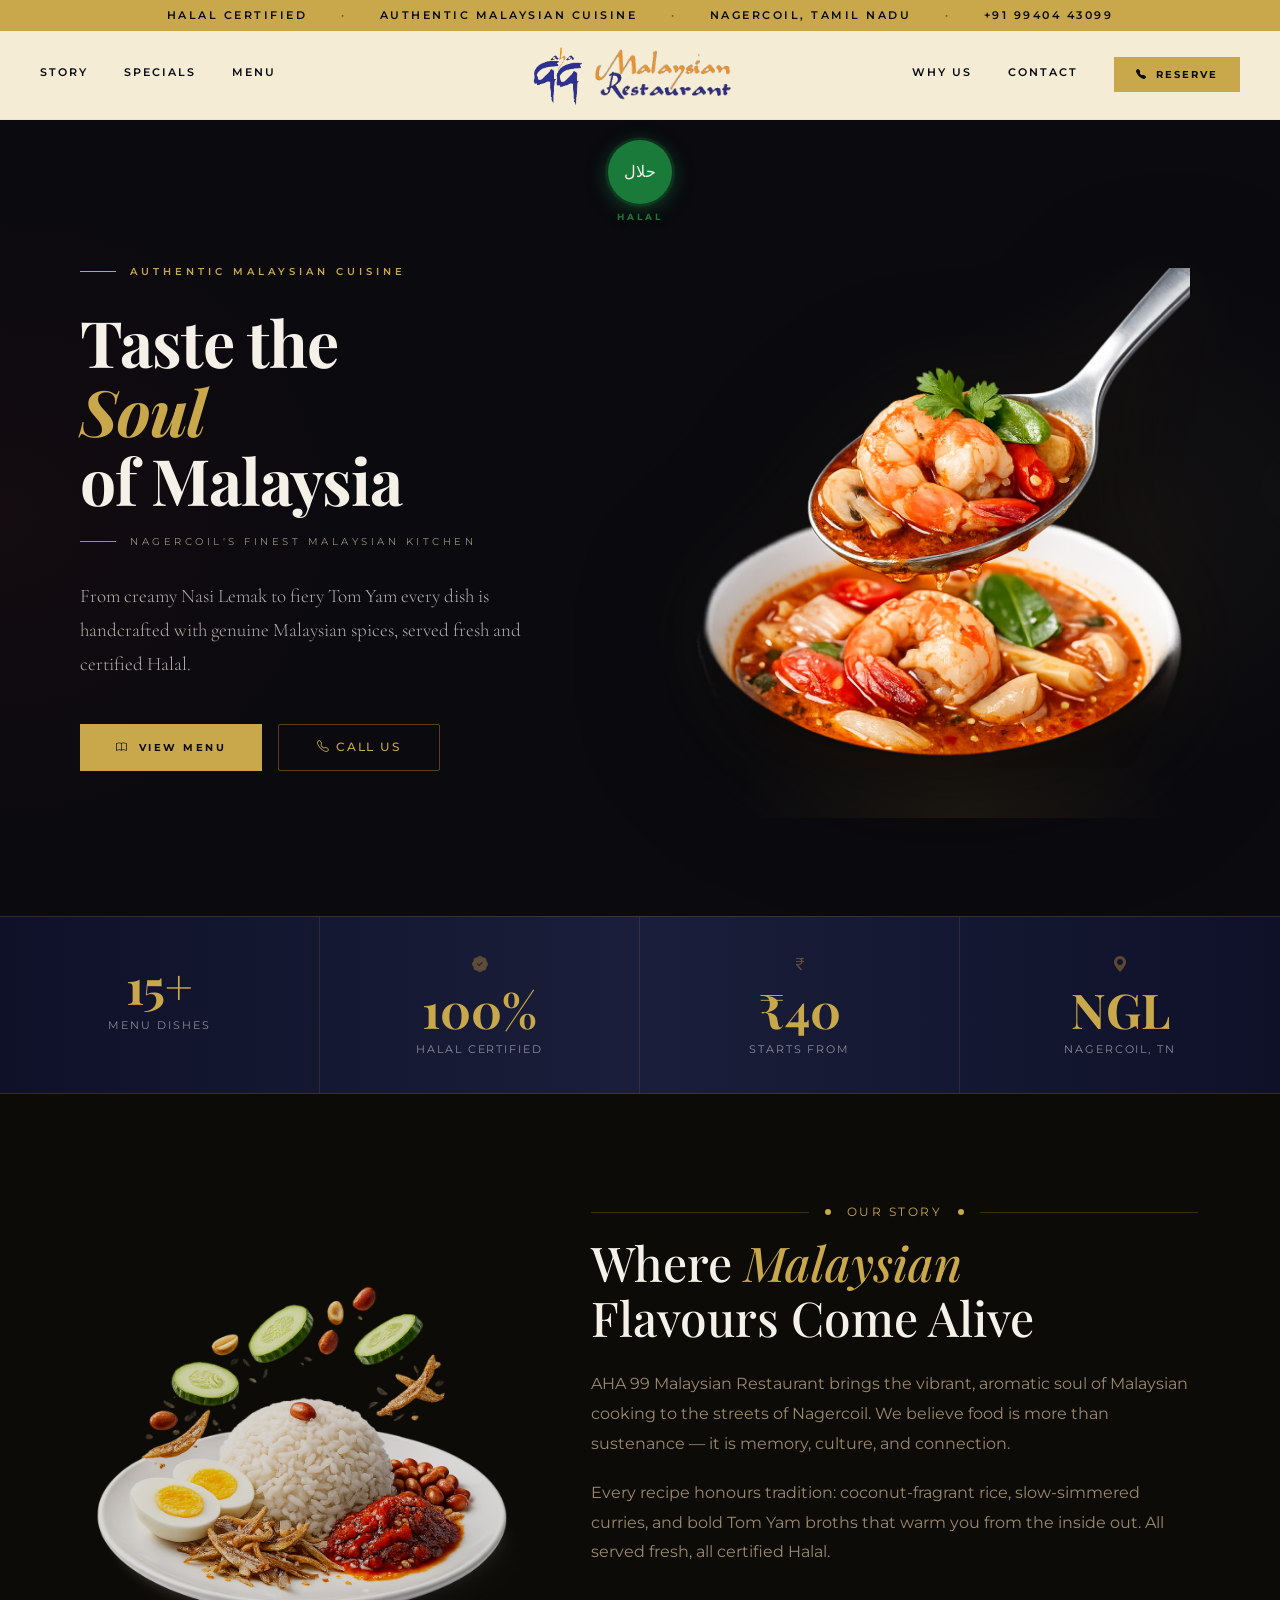
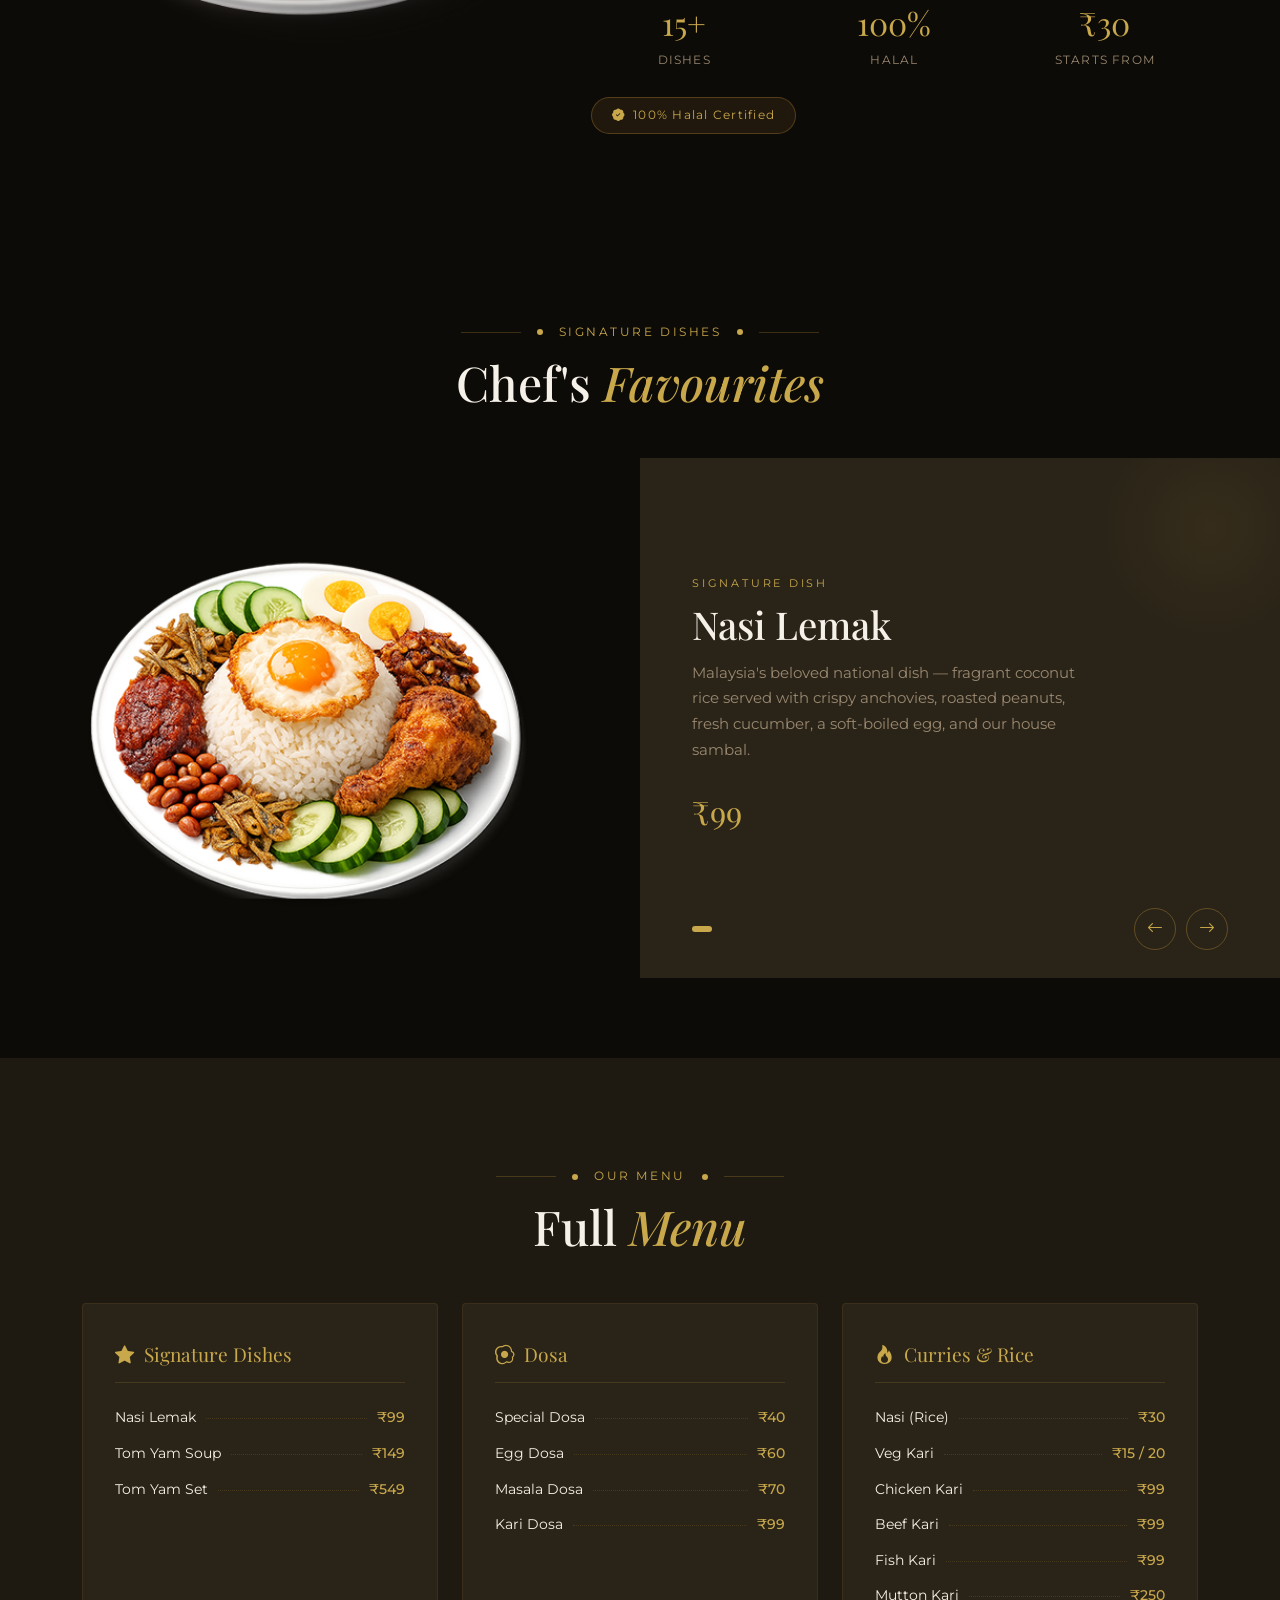
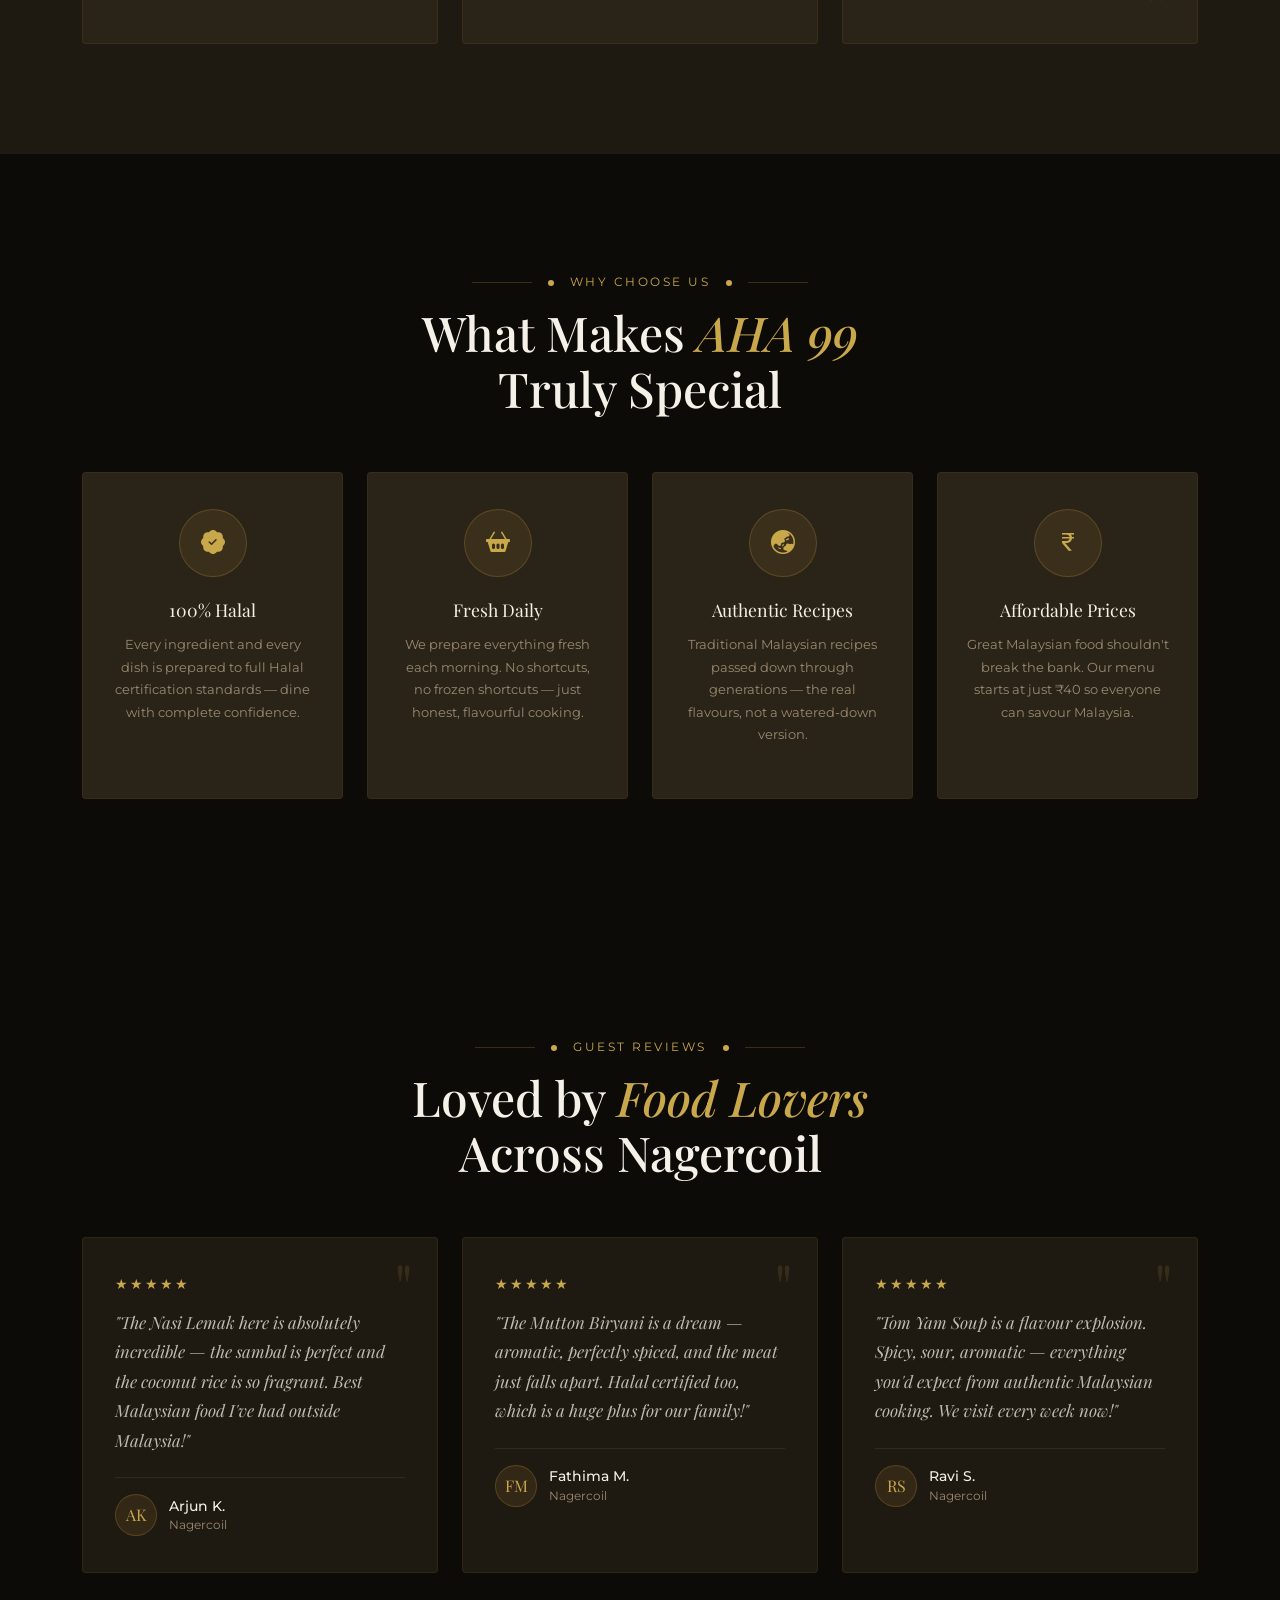
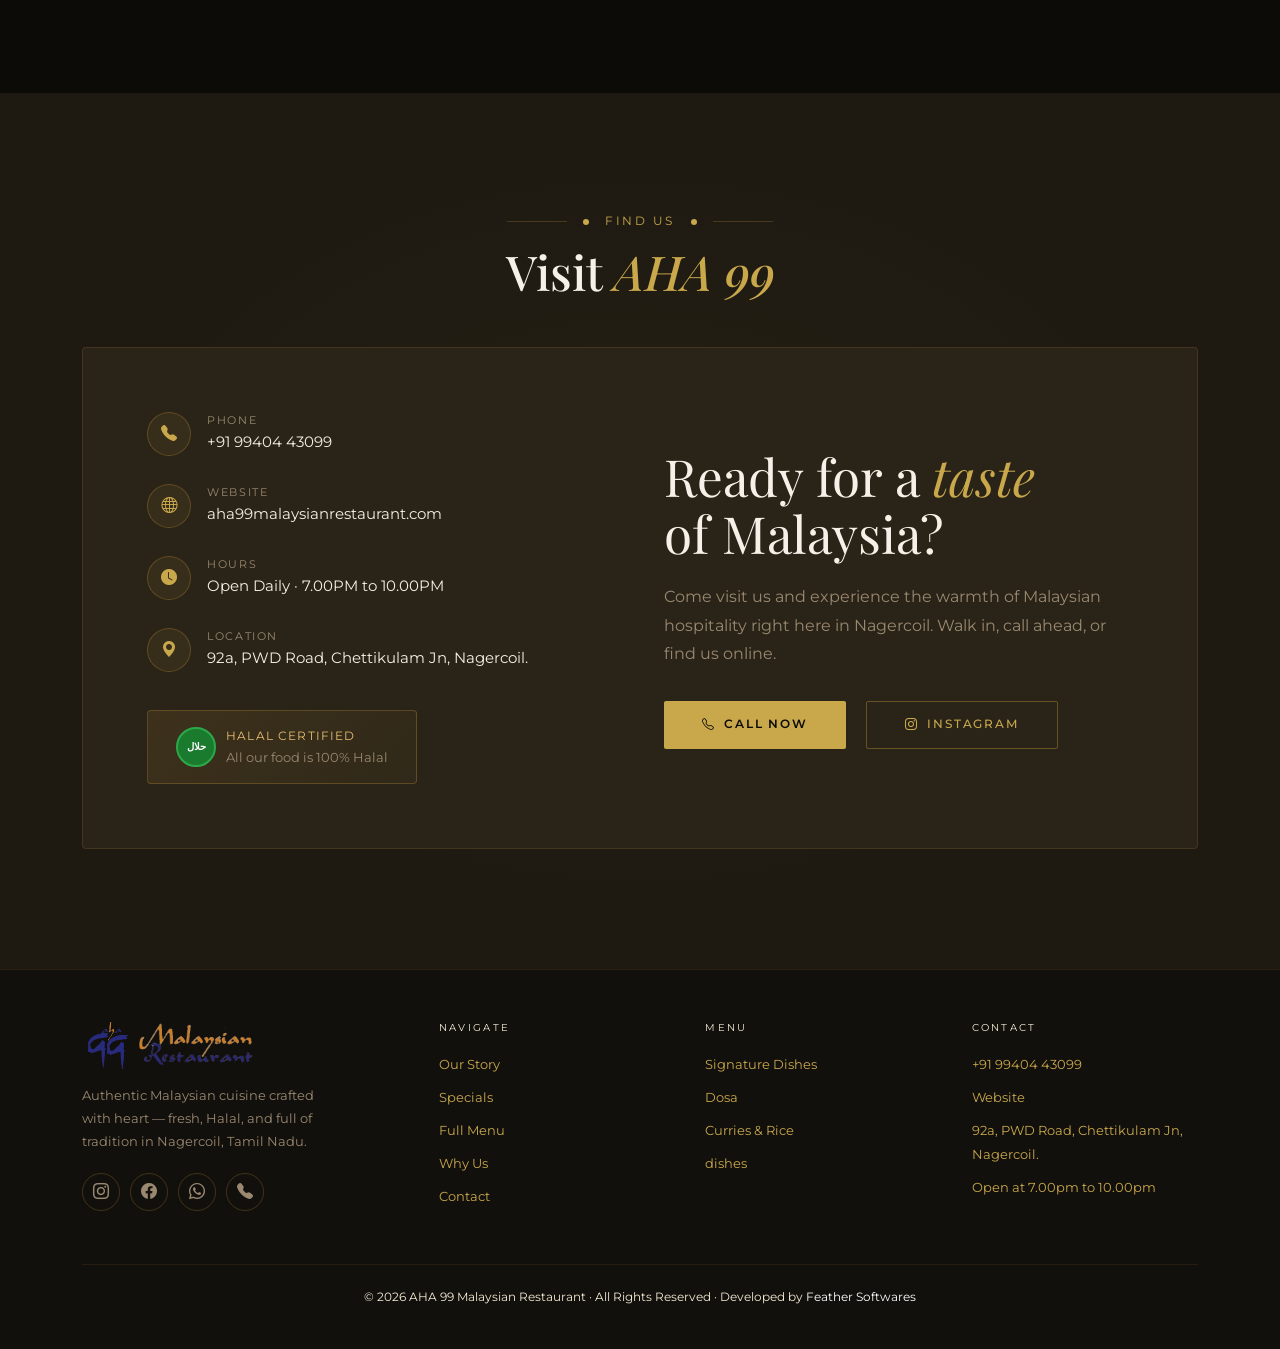
==== commit 01a95f04: "responsive" ====
--- a/index.html
+++ b/index.html
@@ -4,8 +4,8 @@
 <head>
     <meta charset="UTF-8" />
     <meta name="viewport" content="width=device-width, initial-scale=1.0" />
-    <title>GG Malaysian Restaurant</title>
-
+    <title>Aha Malaysian Restaurant</title>
+    <link href="images/ahaa.png" rel="icon">
     <link
         href="https://fonts.googleapis.com/css2?family=Playfair+Display:ital,wght@0,400;0,700;1,400&family=Cormorant+Garamond:wght@300;400;600&family=Montserrat:wght@300;400;500;600&display=swap"
         rel="stylesheet" />
@@ -23,7 +23,7 @@
         <span class="dot">·</span>
         <span class="hide-sm">Authentic Malaysian Cuisine</span>
         <span class="dot hide-sm">·</span>
-        <span>Coimbatore, Tamil Nadu</span>
+        <span>Nagercoil, Tamil Nadu</span>
         <span class="dot">·</span>
         <span>+91 99404 43099</span>
     </div>
@@ -32,12 +32,12 @@
     <nav id="mainNav">
         <div class="nav-inner">
             <div class="nav-left">
-                <a href="#" class="nav-link-custom">Story</a>
-                <a href="#" class="nav-link-custom">Specials</a>
-                <a href="#" class="nav-link-custom">Menu</a>
+                <a href="#about" class="nav-link-custom">Story</a>
+                <a href="#menu" class="nav-link-custom">Specials</a>
+                <a href="#fullmenu" class="nav-link-custom">Menu</a>
             </div>
             <div class="nav-logo">
-                <a href="#" style="text-decoration:none;">
+                <a href="index.html" style="text-decoration:none;">
 
                     <img src="images/ahaa.png" class="img-fluid">
 
@@ -47,8 +47,8 @@
                 </a>
             </div>
             <div class="nav-right">
-                <a href="#" class="nav-link-custom">Biryani</a>
-                <a href="#" class="nav-link-custom">Contact</a>
+                <a href="#whyus" class="nav-link-custom">Why Us</a>
+                <a href="#contact" class="nav-link-custom">Contact</a>
                 <a href="tel:+919940443099" class="btn-reserve">
                     <i class="bi bi-telephone-fill"></i> Reserve
                 </a>
@@ -65,11 +65,11 @@
         <button class="mobile-close" id="closeMenuBtn" aria-label="Close Menu">
             <i class="bi bi-x-lg"></i>
         </button>
-        <a href="#" class="mobile-nav-link">Story</a>
-        <a href="#" class="mobile-nav-link">Specials</a>
-        <a href="#" class="mobile-nav-link">Menu</a>
-        <a href="#" class="mobile-nav-link">Biryani</a>
-        <a href="#" class="mobile-nav-link">Contact</a>
+        <a href="#about" class="mobile-nav-link">Story</a>
+        <a href="#menu" class="mobile-nav-link">Specials</a>
+        <a href="#fullmenu" class="mobile-nav-link">Menu</a>
+        <a href="#whyus" class="mobile-nav-link">Why Us</a>
+        <a href="#contact" class="mobile-nav-link">Contact</a>
         <div class="mobile-divider"></div>
         <div class="mobile-reserve">
             <a href="tel:+919940443099" class="btn-primary-gold">
@@ -99,13 +99,13 @@
                             <em>Soul</em><br>
                             of Malaysia
                         </h1>
-                        <div class="hero-subtitle fade-up delay-2">Coimbatore's Finest Malaysian Kitchen</div>
+                        <div class="hero-subtitle fade-up delay-2">Nagercoil's Finest Malaysian Kitchen</div>
                         <p class="hero-desc fade-up delay-3">
-                            From creamy Nasi Lemak to fiery Tom Yam &amp; fragrant Biryani &mdash; every dish is
+                            From creamy Nasi Lemak to fiery Tom Yam every dish is
                             handcrafted with genuine Malaysian spices, served fresh and certified Halal.
                         </p>
                         <div class="hero-actions fade-up delay-4">
-                            <a href="#" class="btn-primary-gold">
+                            <a href="#fullmenu" class="btn-primary-gold">
                                 <i class="bi bi-book"></i> View Menu
                             </a>
                             <a href="tel:+919940443099" class="btn-outline-gold">
@@ -145,8 +145,8 @@
             </div>
             <div class="stat-item reveal d4">
                 <span class="stat-icon"><i class="bi bi-geo-alt-fill"></i></span>
-                <div class="stat-num">CBE</div>
-                <div class="stat-lbl">Coimbatore, TN</div>
+                <div class="stat-num">NGL</div>
+                <div class="stat-lbl">Nagercoil, TN</div>
             </div>
         </div>
     </div>
@@ -171,7 +171,7 @@
                     <h2 class="section-title mb-4">Where <em>Malaysian</em><br>Flavours Come Alive</h2>
                     <p style="color:var(--muted);line-height:1.85;margin-bottom:20px;">
                         AHA 99 Malaysian Restaurant brings the vibrant, aromatic soul of Malaysian cooking to the
-                        streets of Coimbatore. We believe food is more than sustenance — it is memory, culture, and
+                        streets of Nagercoil. We believe food is more than sustenance — it is memory, culture, and
                         connection.
                     </p>
                     <p style="color:var(--muted);line-height:1.85;margin-bottom:32px;">
@@ -208,10 +208,10 @@
         </div>
     </section>
 
-    <!-- MENU CAROUSEL -->
+    <!-- ══ MENU CAROUSEL ══ -->
     <section id="menu">
         <div class="container">
-            <div class="text-center mb-5 reveal">
+            <div class="text-center mb-5">
                 <div class="section-divider justify-content-center">
                     <div class="line" style="max-width:60px"></div>
                     <div class="dot"></div>
@@ -222,10 +222,14 @@
                 <h2 class="section-title mt-2">Chef's <em>Favourites</em></h2>
             </div>
         </div>
-        <div class="menu-carousel overflow-hidden reveal">
+
+        <div class="menu-carousel">
             <div class="mc-track" id="mcTrack">
+
+                <!-- Slide 1 -->
                 <div class="mc-slide active">
-                    <div class="mc-slide-img p-5"><img src="images/menu-nasi.png" alt="Nasi Lemak" class="img-fluid">
+                    <div class="mc-slide-img">
+                        <img src="images/menu-nasi.png" alt="Nasi Lemak" />
                     </div>
                     <div class="mc-slide-info">
                         <p class="mc-cat">Signature Dish</p>
@@ -233,15 +237,20 @@
                         <p class="mc-desc">Malaysia's beloved national dish — fragrant coconut rice served with crispy
                             anchovies, roasted peanuts, fresh cucumber, a soft-boiled egg, and our house sambal.</p>
                         <div class="mc-price">₹99</div>
-                        <div class="mc-dots" id="mcDots"></div>
-                        <div class="mc-controls">
-                            <button class="mc-btn" id="mcPrev"><i class="bi bi-arrow-left"></i></button>
-                            <button class="mc-btn" id="mcNext"><i class="bi bi-arrow-right"></i></button>
-                        </div>
-                    </div>
-                </div>
+                        <div class="mc-footer">
+                            <div class="mc-dots" id="mcDots"></div>
+                            <div class="mc-arrows">
+                                <button class="mc-btn" id="mcPrev"><i class="bi bi-arrow-left"></i></button>
+                                <button class="mc-btn" id="mcNext"><i class="bi bi-arrow-right"></i></button>
+                            </div>
+                        </div>
+                    </div>
+                </div>
+
+                <!-- Slide 2 -->
                 <div class="mc-slide">
-                    <div class="mc-slide-img p-5"><img src="images/tum-yum.png" alt="Tom Yam Soup" class="img-fluid" />
+                    <div class="mc-slide-img">
+                        <img src="images/soup.png" alt="Tom Yam Soup" />
                     </div>
                     <div class="mc-slide-info">
                         <p class="mc-cat">Signature Dish</p>
@@ -249,47 +258,60 @@
                         <p class="mc-desc">A bold, tangy broth infused with lemongrass, kaffir lime leaves, galangal,
                             and chilli — the iconic Thai-Malaysian soup that ignites every sense.</p>
                         <div class="mc-price">₹149</div>
-                        <div class="mc-dots"></div>
-                        <div class="mc-controls">
-                            <button class="mc-btn mc-prev-inner"><i class="bi bi-arrow-left"></i></button>
-                            <button class="mc-btn mc-next-inner"><i class="bi bi-arrow-right"></i></button>
-                        </div>
-                    </div>
-                </div>
+                        <div class="mc-footer">
+                            <div class="mc-dots"></div>
+                            <div class="mc-arrows">
+                                <button class="mc-btn mc-prev-inner"><i class="bi bi-arrow-left"></i></button>
+                                <button class="mc-btn mc-next-inner"><i class="bi bi-arrow-right"></i></button>
+                            </div>
+                        </div>
+                    </div>
+                </div>
+
+                <!-- Slide 3 -->
                 <div class="mc-slide">
-                    <div class="mc-slide-img"><img src="WhatsApp_Image_2026-04-14_at_9_39_17_PM.jpeg"
-                            alt="Tom Yam Set" /></div>
+                    <div class="mc-slide-img">
+                        <img src="images/set.png" alt="Tom Yam Set" />
+                    </div>
                     <div class="mc-slide-info">
                         <p class="mc-cat">Signature Set</p>
                         <h3 class="mc-name">Tom Yam Set</h3>
                         <p class="mc-desc">The full Tom Yam experience — a complete meal set with rice, assorted karis,
                             and the iconic Tom Yam soup. Perfect for sharing or a hearty solo feast.</p>
                         <div class="mc-price">₹549</div>
-                        <div class="mc-dots"></div>
-                        <div class="mc-controls">
-                            <button class="mc-btn mc-prev-inner"><i class="bi bi-arrow-left"></i></button>
-                            <button class="mc-btn mc-next-inner"><i class="bi bi-arrow-right"></i></button>
-                        </div>
-                    </div>
-                </div>
+                        <div class="mc-footer">
+                            <div class="mc-dots"></div>
+                            <div class="mc-arrows">
+                                <button class="mc-btn mc-prev-inner"><i class="bi bi-arrow-left"></i></button>
+                                <button class="mc-btn mc-next-inner"><i class="bi bi-arrow-right"></i></button>
+                            </div>
+                        </div>
+                    </div>
+                </div>
+
+                <!-- Slide 4 -->
                 <div class="mc-slide">
-                    <div class="mc-slide-img"><img src="WhatsApp_Image_2026-04-17_at_12_19_15_PM.jpeg"
-                            alt="Kari Dosa" /></div>
+                    <div class="mc-slide-img">
+                        <img src="images/karidosa.png" alt="Kari Dosa" />
+                    </div>
                     <div class="mc-slide-info">
                         <p class="mc-cat">Dosa Special</p>
                         <h3 class="mc-name">Kari Dosa</h3>
                         <p class="mc-desc">A crispy golden dosa filled with rich, spiced Malaysian curry — a beautiful
                             fusion of South Indian tradition and Malaysian boldness on one plate.</p>
                         <div class="mc-price">₹99</div>
-                        <div class="mc-dots"></div>
-                        <div class="mc-controls">
-                            <button class="mc-btn mc-prev-inner"><i class="bi bi-arrow-left"></i></button>
-                            <button class="mc-btn mc-next-inner"><i class="bi bi-arrow-right"></i></button>
-                        </div>
-                    </div>
-                </div>
-            </div>
-        </div>
+                        <div class="mc-footer">
+                            <div class="mc-dots"></div>
+                            <div class="mc-arrows">
+                                <button class="mc-btn mc-prev-inner"><i class="bi bi-arrow-left"></i></button>
+                                <button class="mc-btn mc-next-inner"><i class="bi bi-arrow-right"></i></button>
+                            </div>
+                        </div>
+                    </div>
+                </div>
+
+            </div><!-- /mc-track -->
+        </div><!-- /menu-carousel -->
     </section>
 
     <!-- FULL MENU -->
@@ -417,7 +439,7 @@
                     <div class="dot"></div>
                     <div class="line" style="max-width:60px"></div>
                 </div>
-                <h2 class="section-title mt-2">Loved by <em>Food Lovers</em><br>Across Coimbatore</h2>
+                <h2 class="section-title mt-2">Loved by <em>Food Lovers</em><br>Across Nagercoil</h2>
             </div>
             <div class="testi-grid">
                 <div class="testi-card reveal d1">
@@ -429,7 +451,7 @@
                         <div class="testi-avatar">AK</div>
                         <div>
                             <div class="testi-name">Arjun K.</div>
-                            <div class="testi-loc">Coimbatore</div>
+                            <div class="testi-loc">Nagercoil</div>
                         </div>
                     </div>
                 </div>
@@ -442,7 +464,7 @@
                         <div class="testi-avatar">FM</div>
                         <div>
                             <div class="testi-name">Fathima M.</div>
-                            <div class="testi-loc">Coimbatore</div>
+                            <div class="testi-loc">Nagercoil</div>
                         </div>
                     </div>
                 </div>
@@ -455,7 +477,7 @@
                         <div class="testi-avatar">RS</div>
                         <div>
                             <div class="testi-name">Ravi S.</div>
-                            <div class="testi-loc">Coimbatore</div>
+                            <div class="testi-loc">Nagercoil</div>
                         </div>
                     </div>
                 </div>
@@ -498,14 +520,14 @@
                             <div class="ci-icon"><i class="bi bi-clock-fill"></i></div>
                             <div>
                                 <div class="ci-label">Hours</div>
-                                <div class="ci-value">Open Daily · Morning to Night</div>
+                                <div class="ci-value">Open Daily · 7.00PM to 10.00PM</div>
                             </div>
                         </div>
                         <div class="contact-info-item">
                             <div class="ci-icon"><i class="bi bi-geo-alt-fill"></i></div>
                             <div>
                                 <div class="ci-label">Location</div>
-                                <div class="ci-value">Coimbatore, Tamil Nadu</div>
+                                <div class="ci-value">92a, PWD Road, Chettikulam Jn, Nagercoil.</div>
                             </div>
                         </div>
                         <div class="halal-badge">
@@ -525,12 +547,12 @@
                             Ready for a <em style="color:var(--gold)">taste</em><br>of Malaysia?
                         </div>
                         <p style="color:var(--muted);line-height:1.8;margin-bottom:32px;">Come visit us and experience
-                            the warmth of Malaysian hospitality right here in Coimbatore. Walk in, call ahead, or find
+                            the warmth of Malaysian hospitality right here in Nagercoil. Walk in, call ahead, or find
                             us online.</p>
                         <a href="tel:+919940443099" class="btn-gold me-3"><i class="bi bi-telephone me-2"></i>Call
                             Now</a>
-                        <a href="http://aha99malaysianrestaurant.com" class="btn-outline-gold" target="_blank"><i
-                                class="bi bi-globe me-2"></i>Website</a>
+                        <a href="https://www.instagram.com/aha99malaysian?utm_source=ig_web_button_share_sheet&igsh=ZDNlZDc0MzIxNw==" class="btn-outline-gold" target="_blank"><i
+                                class="bi bi-instagram me-2"></i>Instagram</a>
                     </div>
                 </div>
             </div>
@@ -542,9 +564,24 @@
         <div class="container">
             <div class="footer-top">
                 <div>
-                    <div class="footer-logo"><img src="logoo.png" alt="AHA 99" /></div>
+                    <div class="footer-logo"><img src="images/ahaa.png" alt="AHA 99" /><img src="images/logo-word.png"
+                            alt="AHA 99" /></div>
                     <p class="footer-tagline">Authentic Malaysian cuisine crafted with heart — fresh, Halal, and full of
-                        tradition in Coimbatore, Tamil Nadu.</p>
+                        tradition in Nagercoil, Tamil Nadu.</p>
+                    <div class="foot-icon">
+                        <a href="https://www.instagram.com/aha99malaysian?utm_source=ig_web_button_share_sheet&igsh=ZDNlZDc0MzIxNw==" target="_blank" class="foot-social-link">
+                            <i class="bi bi-instagram"></i>
+                        </a>
+                        <a href="https://www.facebook.com/aha99malaysian" target="_blank" class="foot-social-link">
+                            <i class="bi bi-facebook"></i>
+                        </a>
+                        <a href="https://wa.me/919940443099" target="_blank" class="foot-social-link">
+                            <i class="bi bi-whatsapp"></i>
+                        </a>
+                        <a href="tel:+919940443099" class="foot-social-link">
+                            <i class="bi bi-telephone-fill"></i>
+                        </a>
+                    </div>
                 </div>
                 <div>
                     <div class="footer-col-title">Navigate</div>
@@ -552,17 +589,17 @@
                         <li><a href="#about">Our Story</a></li>
                         <li><a href="#menu">Specials</a></li>
                         <li><a href="#fullmenu">Full Menu</a></li>
-                        <li><a href="#biryani">Biryani Corner</a></li>
+                        <li><a href="#whyus">Why Us</a></li>
                         <li><a href="#contact">Contact</a></li>
                     </ul>
                 </div>
                 <div>
                     <div class="footer-col-title">Menu</div>
                     <ul class="footer-col-links">
-                        <li><a href="#fullmenu">Signature Dishes</a></li>
+                        <li><a href="#menu">Signature Dishes</a></li>
                         <li><a href="#fullmenu">Dosa</a></li>
                         <li><a href="#fullmenu">Curries &amp; Rice</a></li>
-                        <li><a href="#biryani">Biryanis</a></li>
+                        <li><a href="#fullmenu">dishes</a></li>
                     </ul>
                 </div>
                 <div>
@@ -570,21 +607,17 @@
                     <ul class="footer-col-links">
                         <li><a href="tel:+919940443099">+91 99404 43099</a></li>
                         <li><a href="http://aha99malaysianrestaurant.com" target="_blank">Website</a></li>
-                        <li><span style="color:var(--muted2);font-size:.83rem">Coimbatore, Tamil Nadu</span></li>
-                        <li><span style="color:var(--muted2);font-size:.83rem">Open Daily</span></li>
+                        <li><span style="color:var(--gold);font-size:.83rem">92a, PWD Road, Chettikulam Jn, Nagercoil.</span></li>
+                        <li><span style="color:var(--gold);font-size:.83rem">Open at 7.00pm to 10.00pm</span></li>
                     </ul>
                 </div>
             </div>
-            <p class="footer-bottom">© 2026 AHA 99 Malaysian Restaurant · All Rights Reserved · Coimbatore, Tamil Nadu
+            <p class="footer-bottom">© 2026 AHA 99 Malaysian Restaurant · All Rights Reserved · Developed by <a href="" class="text-white">Feather Softwares</a>
             </p>
         </div>
     </footer>
 
     <button id="backTop" aria-label="Back to top"><i class="bi bi-chevron-up"></i></button>
-
-
-
-
 
     <script src="https://cdn.jsdelivr.net/npm/bootstrap@5.3.2/dist/js/bootstrap.bundle.min.js"></script>
     <script src="https://cdn.jsdelivr.net/npm/jquery@3.7.1/dist/jquery.min.js"></script>
--- a/css/style.css
+++ b/css/style.css
@@ -773,55 +773,70 @@
     color: var(--gold);
 }
 
-/* ═══ MENU CAROUSEL ═══ */
+/* ══════════════════════════════
+   MENU CAROUSEL
+══════════════════════════════ */
 #menu {
-    padding: 120px 0;
+    padding: 80px 0;
     background: var(--dark)
 }
 
 .menu-carousel {
-    position: relative
+    position: relative;
+    overflow: hidden
 }
 
 .mc-track {
     display: flex;
-    transition: transform .55s cubic-bezier(.77, 0, .18, 1)
-}
-
+    transition: transform .55s cubic-bezier(.77, 0, .18, 1);
+    will-change: transform;
+}
+
+/* ── Each slide ── */
 .mc-slide {
     min-width: 100%;
     display: grid;
+    /* Desktop: image | info side by side */
     grid-template-columns: 1fr 1fr;
-    gap: 0;
+    grid-template-rows: auto;
     align-items: stretch;
 }
 
+/* ── Image panel ── */
 .mc-slide-img {
     position: relative;
     overflow: hidden;
-    min-height: 420px
+    /* Desktop height */
+    height: 520px;
 }
 
 .mc-slide-img img {
+    position: absolute;
+    inset: 0;
+    /* top/right/bottom/left: 0 */
     width: 100%;
     height: 100%;
     object-fit: cover;
+    object-position: center;
+    display: block;
     transition: transform 6s ease;
-    display: block
 }
 
 .mc-slide.active .mc-slide-img img {
     transform: scale(1.05)
 }
 
+/* ── Info panel ── */
 .mc-slide-info {
     background: var(--dark4);
-    padding: 60px 54px;
+    padding: 56px 52px 80px;
+    /* bottom padding leaves room for dots/buttons */
     display: flex;
     flex-direction: column;
     justify-content: center;
     position: relative;
     overflow: hidden;
+    min-height: 520px;
 }
 
 .mc-slide-info::before {
@@ -833,6 +848,7 @@
     height: 220px;
     border-radius: 50%;
     background: radial-gradient(circle, rgba(201, 150, 58, .07) 0%, transparent 70%);
+    pointer-events: none;
 }
 
 .mc-cat {
@@ -840,65 +856,45 @@
     letter-spacing: .26em;
     text-transform: uppercase;
     color: var(--gold);
-    margin-bottom: 12px
+    margin-bottom: 10px;
 }
 
 .mc-name {
     font-family: 'Playfair Display', serif;
-    font-size: clamp(1.8rem, 3.5vw, 2.8rem);
-    line-height: 1.1;
-    margin-bottom: 14px
+    font-size: clamp(1.6rem, 3vw, 2.6rem);
+    line-height: 1.15;
+    margin-bottom: 14px;
 }
 
 .mc-desc {
     color: var(--muted);
     font-size: .92rem;
     line-height: 1.75;
-    margin-bottom: 26px
+    margin-bottom: 24px;
+    max-width: 400px;
 }
 
 .mc-price {
     font-family: 'Playfair Display', serif;
     font-size: 2rem;
-    color: var(--gold)
-}
-
-.mc-controls {
+    color: var(--gold);
+}
+
+/* ── Controls row (dots + arrows) ── */
+.mc-footer {
     position: absolute;
-    bottom: 36px;
-    right: 54px;
-    display: flex;
-    gap: 12px
-}
-
-.mc-btn {
-    width: 44px;
-    height: 44px;
-    border-radius: 50%;
-    border: 1px solid rgba(201, 150, 58, .35);
-    background: transparent;
-    color: var(--gold);
-    font-size: 1.05rem;
-    cursor: pointer;
-    transition: all .3s;
-    display: flex;
-    align-items: center;
-    justify-content: center;
-}
-
-.mc-btn:hover {
-    background: var(--gold);
-    color: var(--dark);
-    border-color: var(--gold)
+    bottom: 28px;
+    left: 52px;
+    right: 52px;
+    display: flex;
+    align-items: center;
+    justify-content: space-between;
 }
 
 .mc-dots {
     display: flex;
     gap: 8px;
-    align-items: center;
-    position: absolute;
-    bottom: 50px;
-    left: 54px
+    align-items: center
 }
 
 .mc-dot {
@@ -907,13 +903,41 @@
     border-radius: 50%;
     background: var(--muted2);
     cursor: pointer;
-    transition: all .3s
+    transition: all .3s;
+    border: none;
+    padding: 0;
 }
 
 .mc-dot.active {
     background: var(--gold);
     width: 20px;
     border-radius: 3px
+}
+
+.mc-arrows {
+    display: flex;
+    gap: 10px
+}
+
+.mc-btn {
+    width: 42px;
+    height: 42px;
+    border-radius: 50%;
+    border: 1px solid rgba(201, 150, 58, .35);
+    background: transparent;
+    color: var(--gold);
+    font-size: 1rem;
+    cursor: pointer;
+    transition: all .3s;
+    display: flex;
+    align-items: center;
+    justify-content: center;
+}
+
+.mc-btn:hover {
+    background: var(--gold);
+    color: var(--dark);
+    border-color: var(--gold)
 }
 
 /* ═══ FULL MENU ═══ */
@@ -1334,7 +1358,7 @@
     font-size: .65rem;
     letter-spacing: .22em;
     text-transform: uppercase;
-    color: var(--gold);
+    color: #f5ecd5;
     margin-bottom: 16px
 }
 
@@ -1349,24 +1373,53 @@
 
 .footer-col-links a {
     font-size: .83rem;
-    color: var(--muted);
+    color: var(--gold);
     text-decoration: none;
     transition: color .3s
 }
 
+
 .footer-col-links a:hover {
-    color: var(--gold)
+    color: var(--gold-light)
 }
 
 .footer-bottom {
     text-align: center;
     font-size: .73rem;
-    color: var(--muted2)
+    color: #f5ecd5;
 }
 
 .footer-bottom a {
+    text-decoration: none
+}
+
+
+.foot-icon {
+    display: flex;
+    gap: 10px;
+    margin-top: 20px;
+}
+
+.foot-social-link {
+    width: 38px;
+    height: 38px;
+    border-radius: 50%;
+    border: 1px solid rgba(201, 150, 58, .25);
+    background: transparent;
     color: var(--muted);
-    text-decoration: none
+    display: flex;
+    align-items: center;
+    justify-content: center;
+    font-size: 1rem;
+    text-decoration: none;
+    transition: all .3s;
+}
+
+.foot-social-link:hover {
+    background: var(--gold);
+    border-color: var(--gold);
+    color: var(--dark);
+    transform: translateY(-3px);
 }
 
 /* ═══ SCROLL-TO-TOP ═══ */
--- a/css/responsive.css
+++ b/css/responsive.css
@@ -127,25 +127,76 @@
 }
 
 @media(max-width:767px) {
+    #menu {
+        padding: 60px 0
+    }
+
     .mc-slide {
-        grid-template-columns: 1fr
+        /* Stack: image on top, info below */
+        grid-template-columns: 1fr;
+        grid-template-rows: 260px auto;
+    }
+
+    .mc-slide-img {
+        height: 260px;
+        /* fixed height so image never collapses */
+        width: 100%;
     }
 
     .mc-slide-info {
-        padding: 36px 28px
-    }
-
-    .mc-controls {
-        right: 28px;
-        bottom: 22px
-    }
-
-    .mc-dots {
-        left: 28px;
-        bottom: 28px
-    }
-
-    .contact-box {
-        padding: 36px 24px
+        min-height: unset;
+        padding: 28px 24px 72px;
+    }
+
+    .mc-name {
+        font-size: 1.6rem
+    }
+
+    .mc-desc {
+        font-size: .88rem
+    }
+
+    .mc-price {
+        font-size: 1.6rem
+    }
+
+    .mc-footer {
+        left: 24px;
+        right: 24px;
+        bottom: 20px
+    }
+
+.contact-box {
+    padding: 36px 24px
+}
+}
+
+/* ══════════════════════════════
+   TABLET  768px – 1023px
+══════════════════════════════ */
+/* ══ TABLET 768px – 1023px ══ */
+@media (min-width: 768px) and (max-width: 1023px) {
+    .mc-slide { grid-template-columns: 1fr 1fr }
+    .mc-slide-img { height: 420px }
+    .mc-slide-info { min-height: 420px; padding: 40px 36px 72px }
+    .mc-footer { left: 36px; right: 36px }
+}
+
+@media (max-width: 399px) {
+    .mc-slide-img {
+        height: 220px
+    }
+
+    .mc-slide-info {
+        padding: 22px 18px 66px
+    }
+
+    .mc-footer {
+        left: 18px;
+        right: 18px
+    }
+
+    .mc-name {
+        font-size: 1.4rem
     }
 }
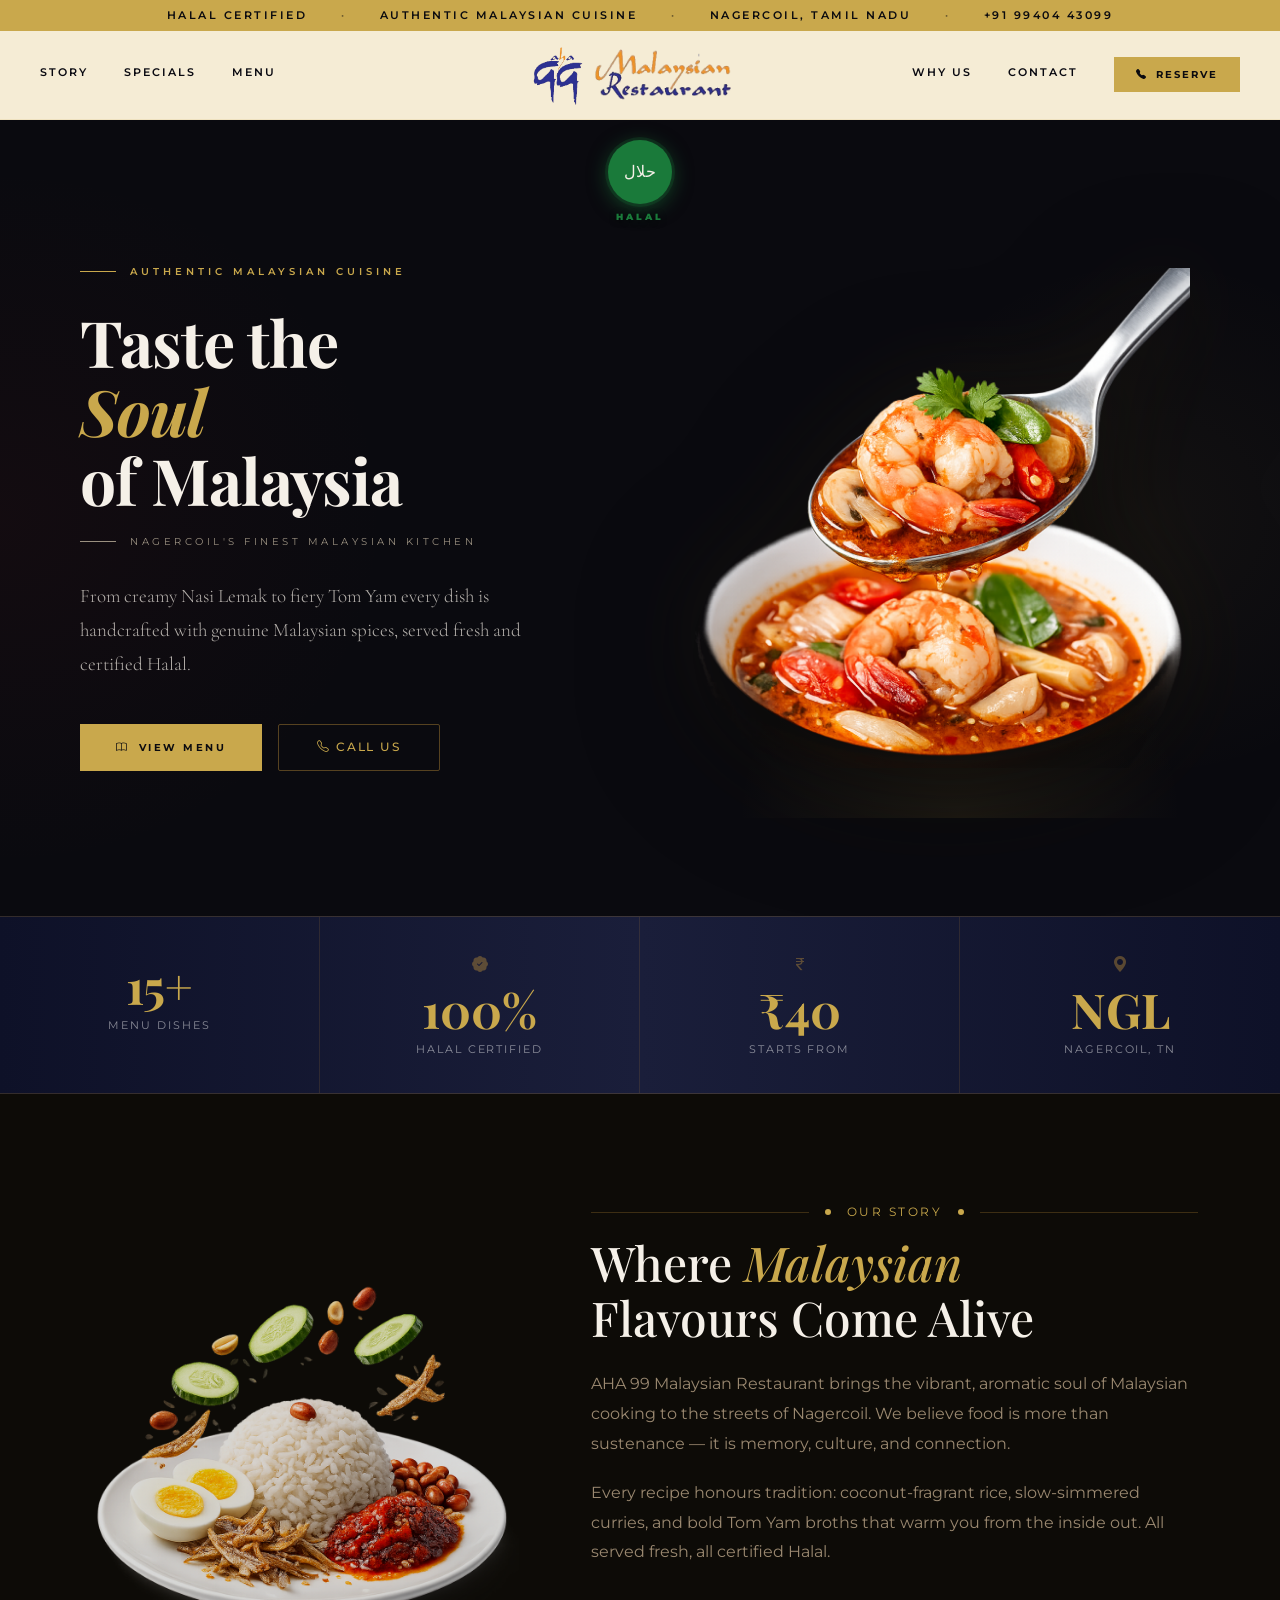
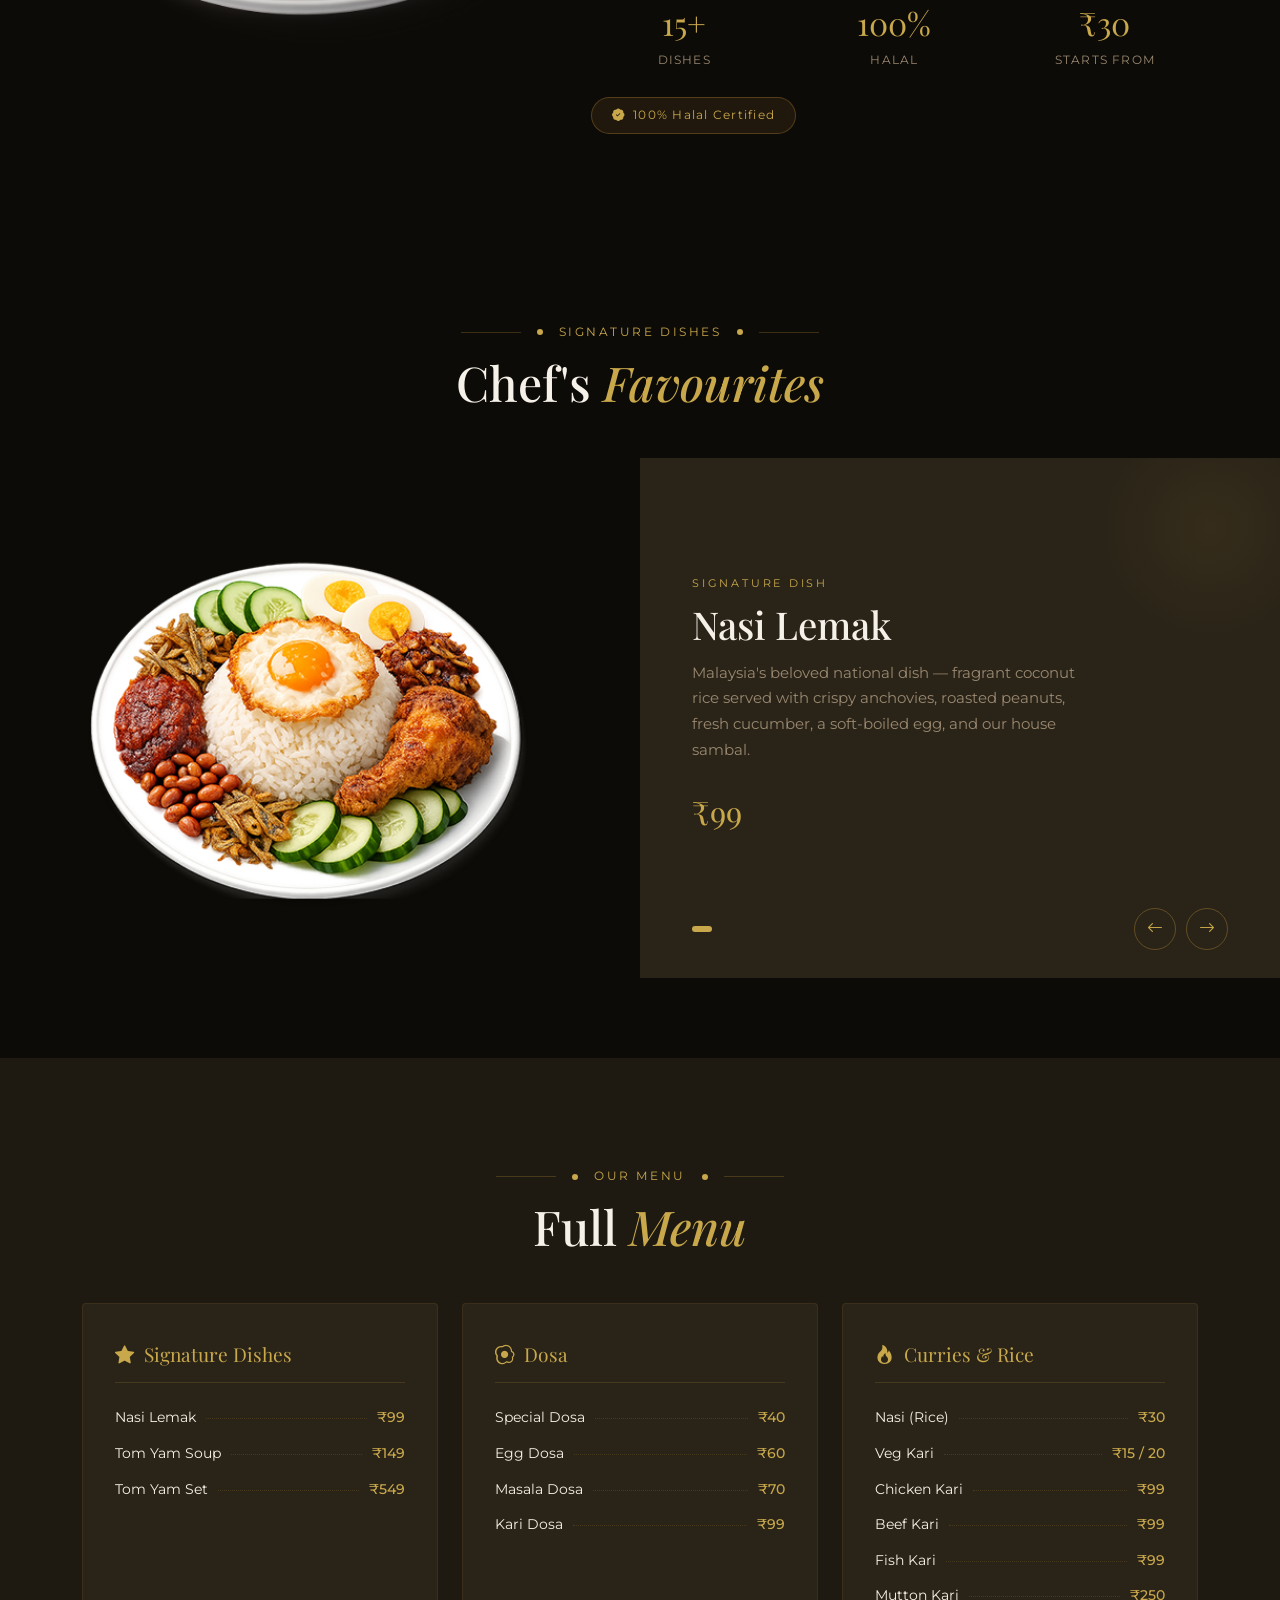
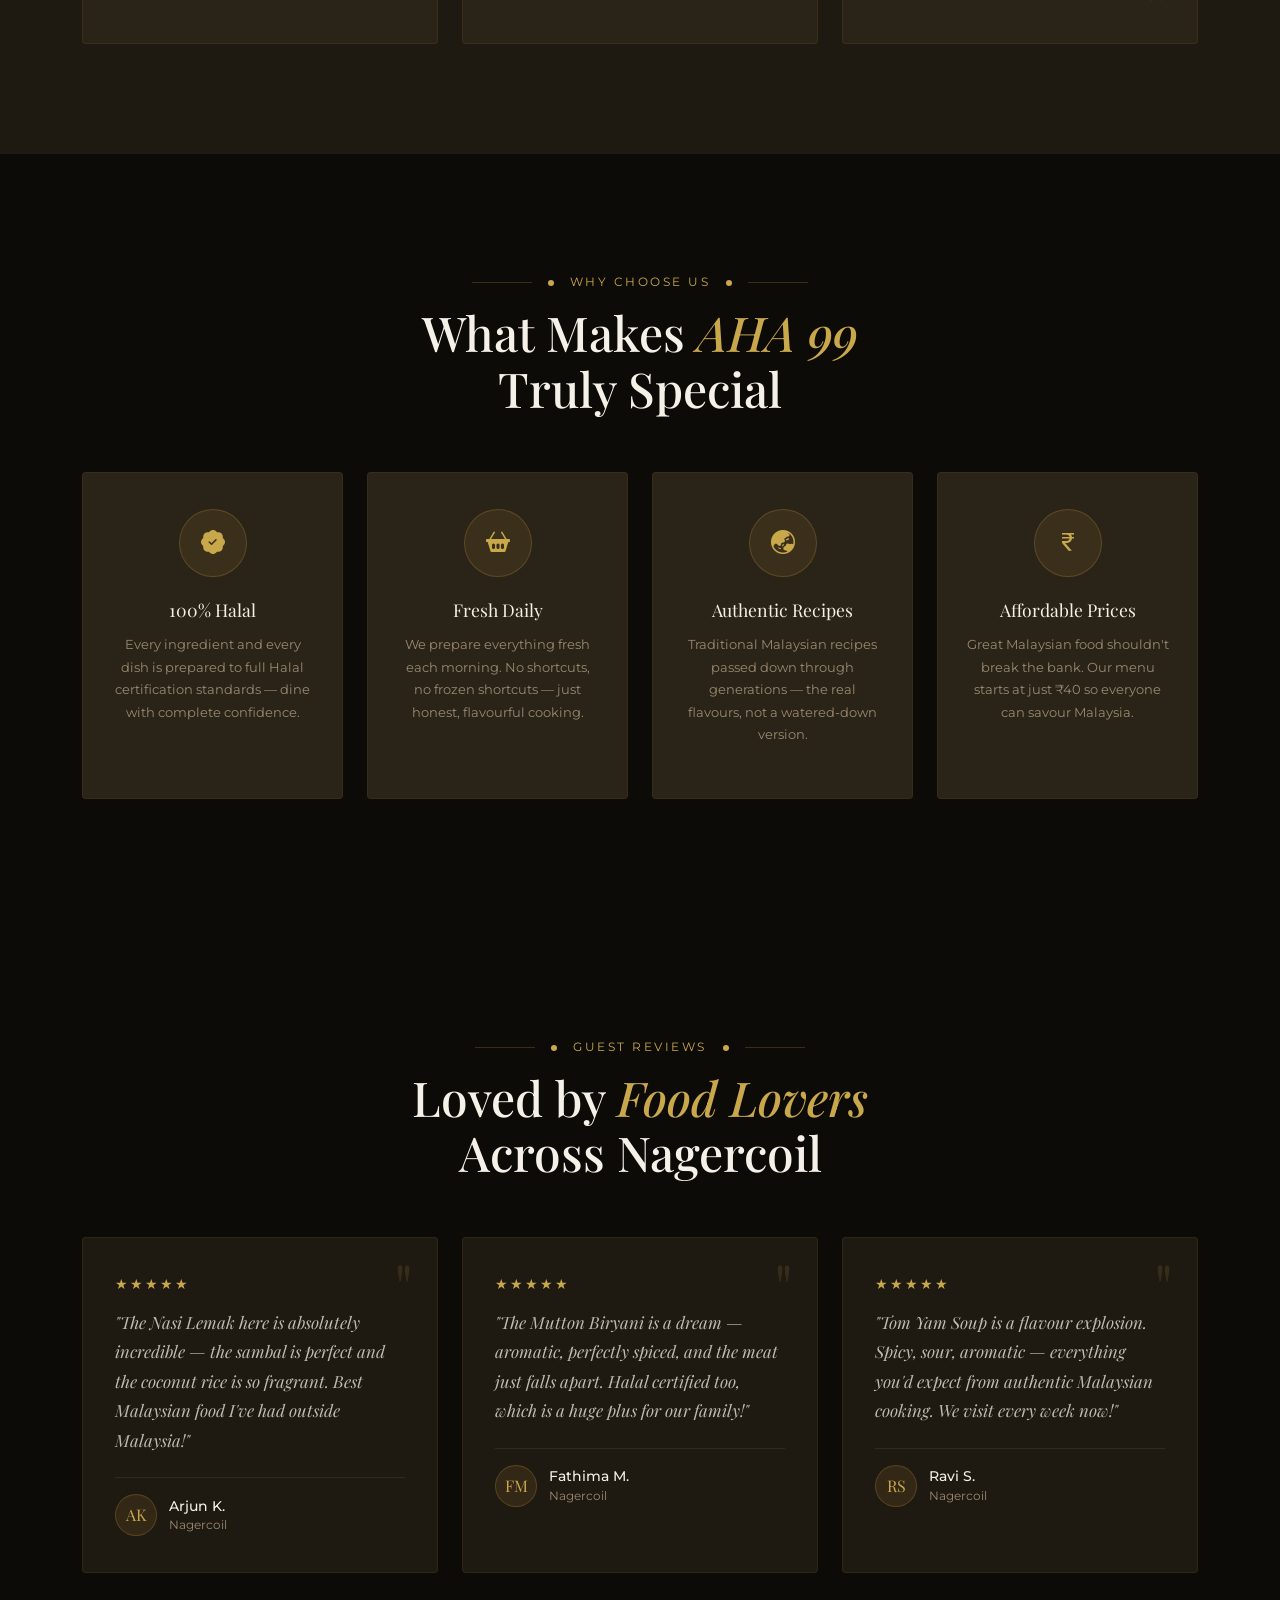
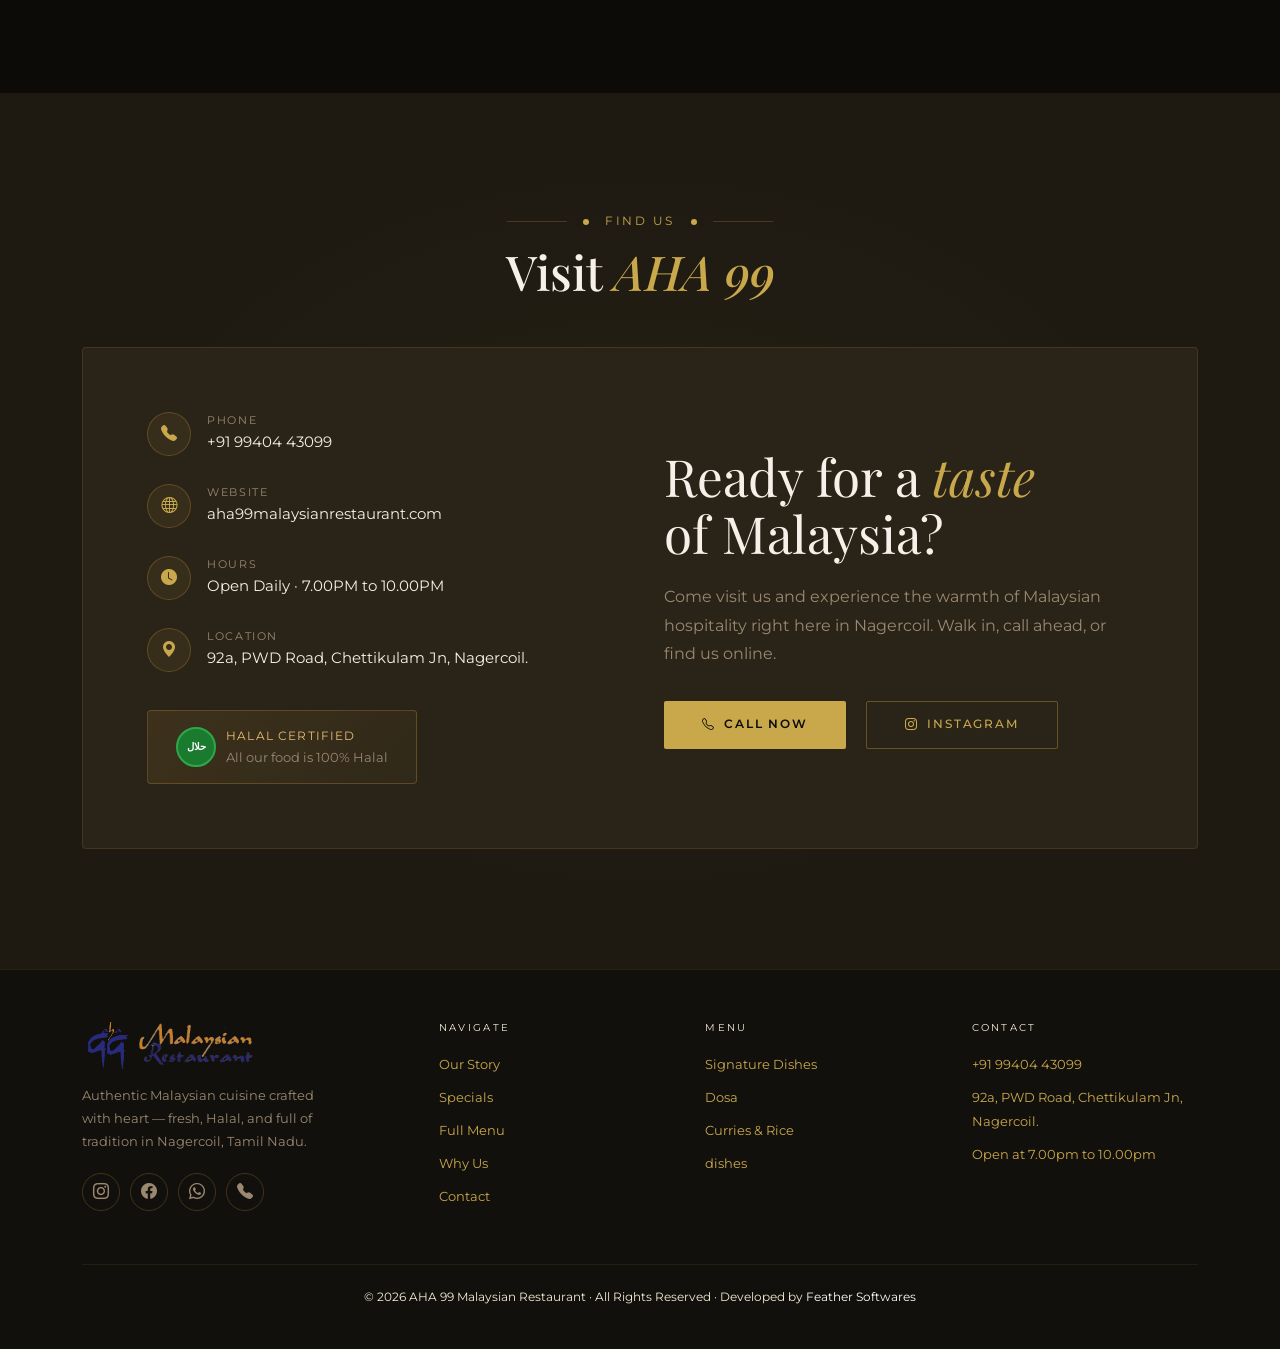
==== commit 17699943: "add" ====
--- a/index.html
+++ b/index.html
@@ -88,7 +88,7 @@
                         <!-- Halal Arabic crescent/star icon -->
                         حلال
                     </div>
-                    <span class="hf-label">Halal</span>
+                    <span class="hf-label"><b>Halal</b></span>
                 </div>
                 <!-- col-6: Content -->
                 <div class="col-12 col-lg-6 hero-content-col">
@@ -572,7 +572,7 @@
                         <a href="https://www.instagram.com/aha99malaysian?utm_source=ig_web_button_share_sheet&igsh=ZDNlZDc0MzIxNw==" target="_blank" class="foot-social-link">
                             <i class="bi bi-instagram"></i>
                         </a>
-                        <a href="https://www.facebook.com/aha99malaysian" target="_blank" class="foot-social-link">
+                        <a href="https://www.facebook.com/profile.php?id=61576084124613" target="_blank" class="foot-social-link">
                             <i class="bi bi-facebook"></i>
                         </a>
                         <a href="https://wa.me/919940443099" target="_blank" class="foot-social-link">
@@ -606,7 +606,7 @@
                     <div class="footer-col-title">Contact</div>
                     <ul class="footer-col-links">
                         <li><a href="tel:+919940443099">+91 99404 43099</a></li>
-                        <li><a href="http://aha99malaysianrestaurant.com" target="_blank">Website</a></li>
+                        <!-- <li><a href="http://aha99malaysianrestaurant.com" target="_blank">Website</a></li> -->
                         <li><span style="color:var(--gold);font-size:.83rem">92a, PWD Road, Chettikulam Jn, Nagercoil.</span></li>
                         <li><span style="color:var(--gold);font-size:.83rem">Open at 7.00pm to 10.00pm</span></li>
                     </ul>
--- a/css/style.css
+++ b/css/style.css
@@ -596,7 +596,7 @@
 .halal-float .hf-label {
     font-family: "Montserrat", sans-serif;
     font-size: 9px;
-    font-weight: 700;
+    font-weight: 900;
     letter-spacing: 3px;
     text-transform: uppercase;
     color: #1a7a3a;
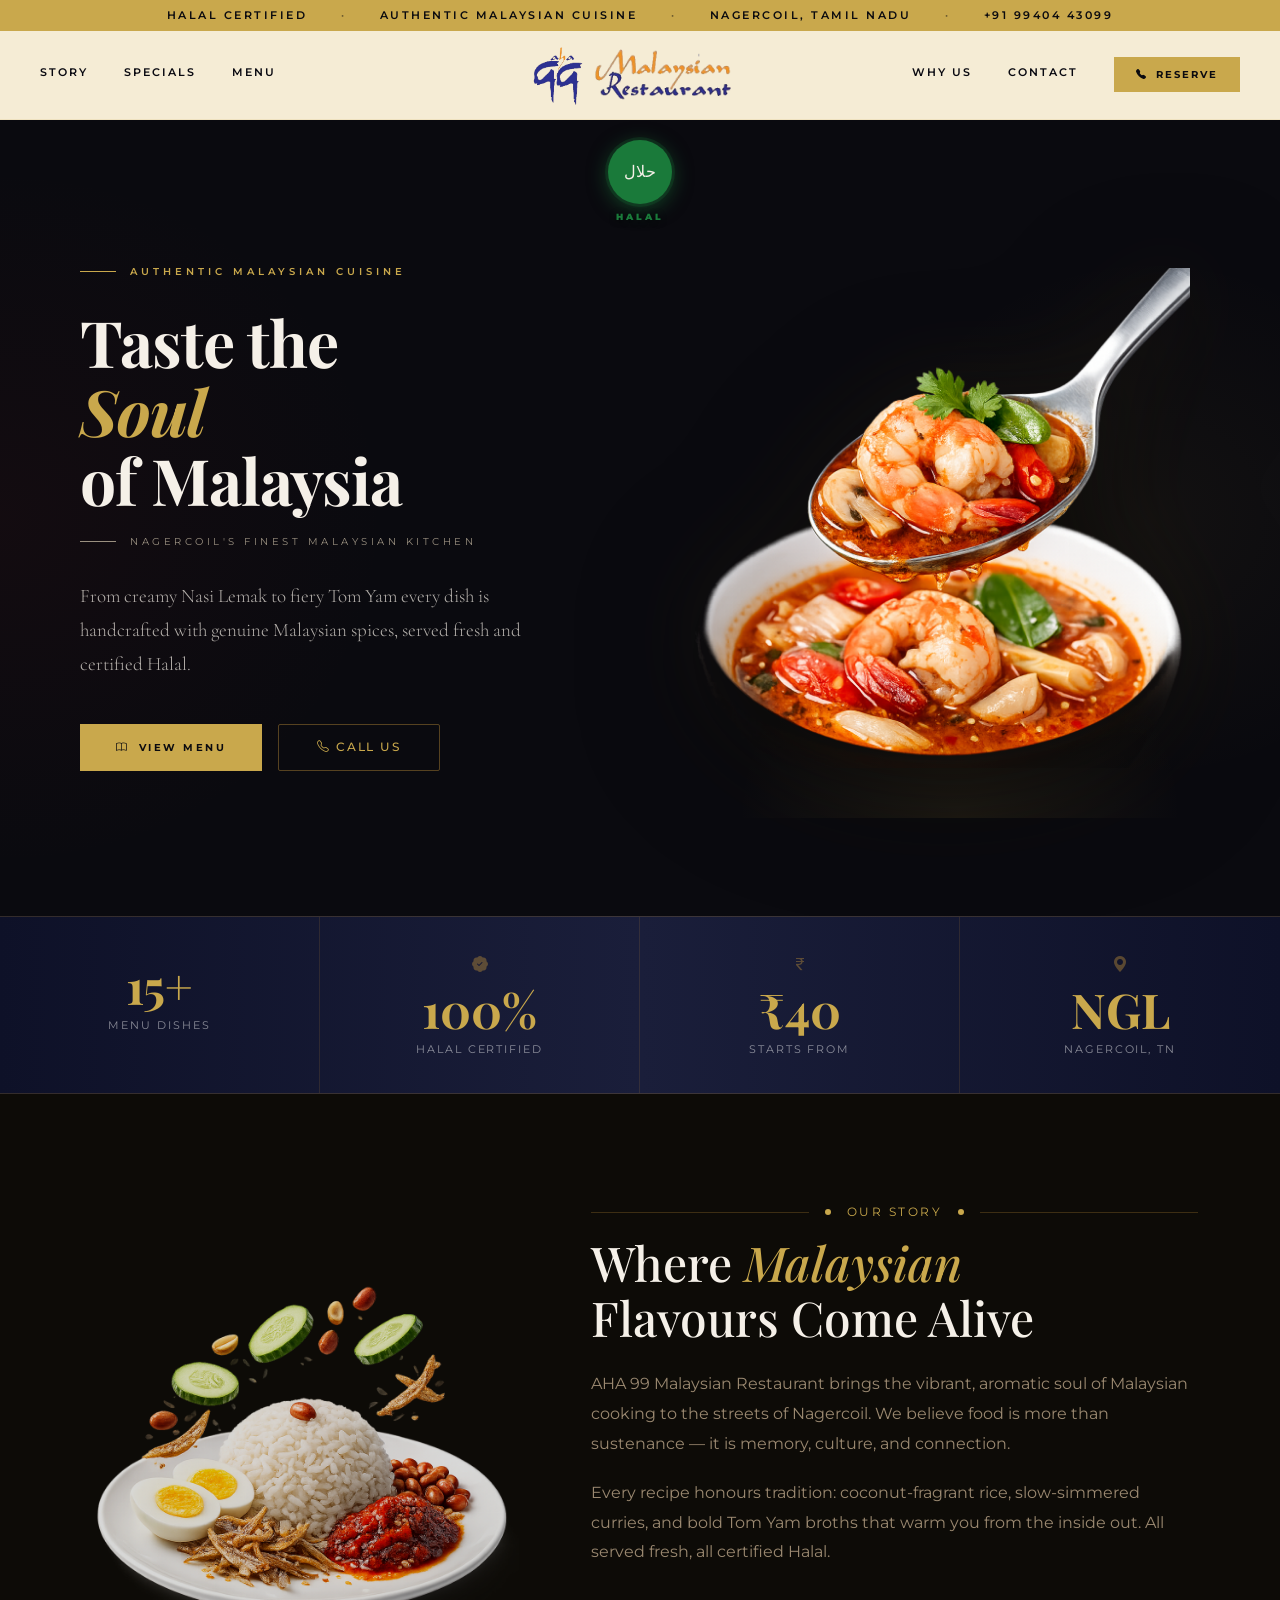
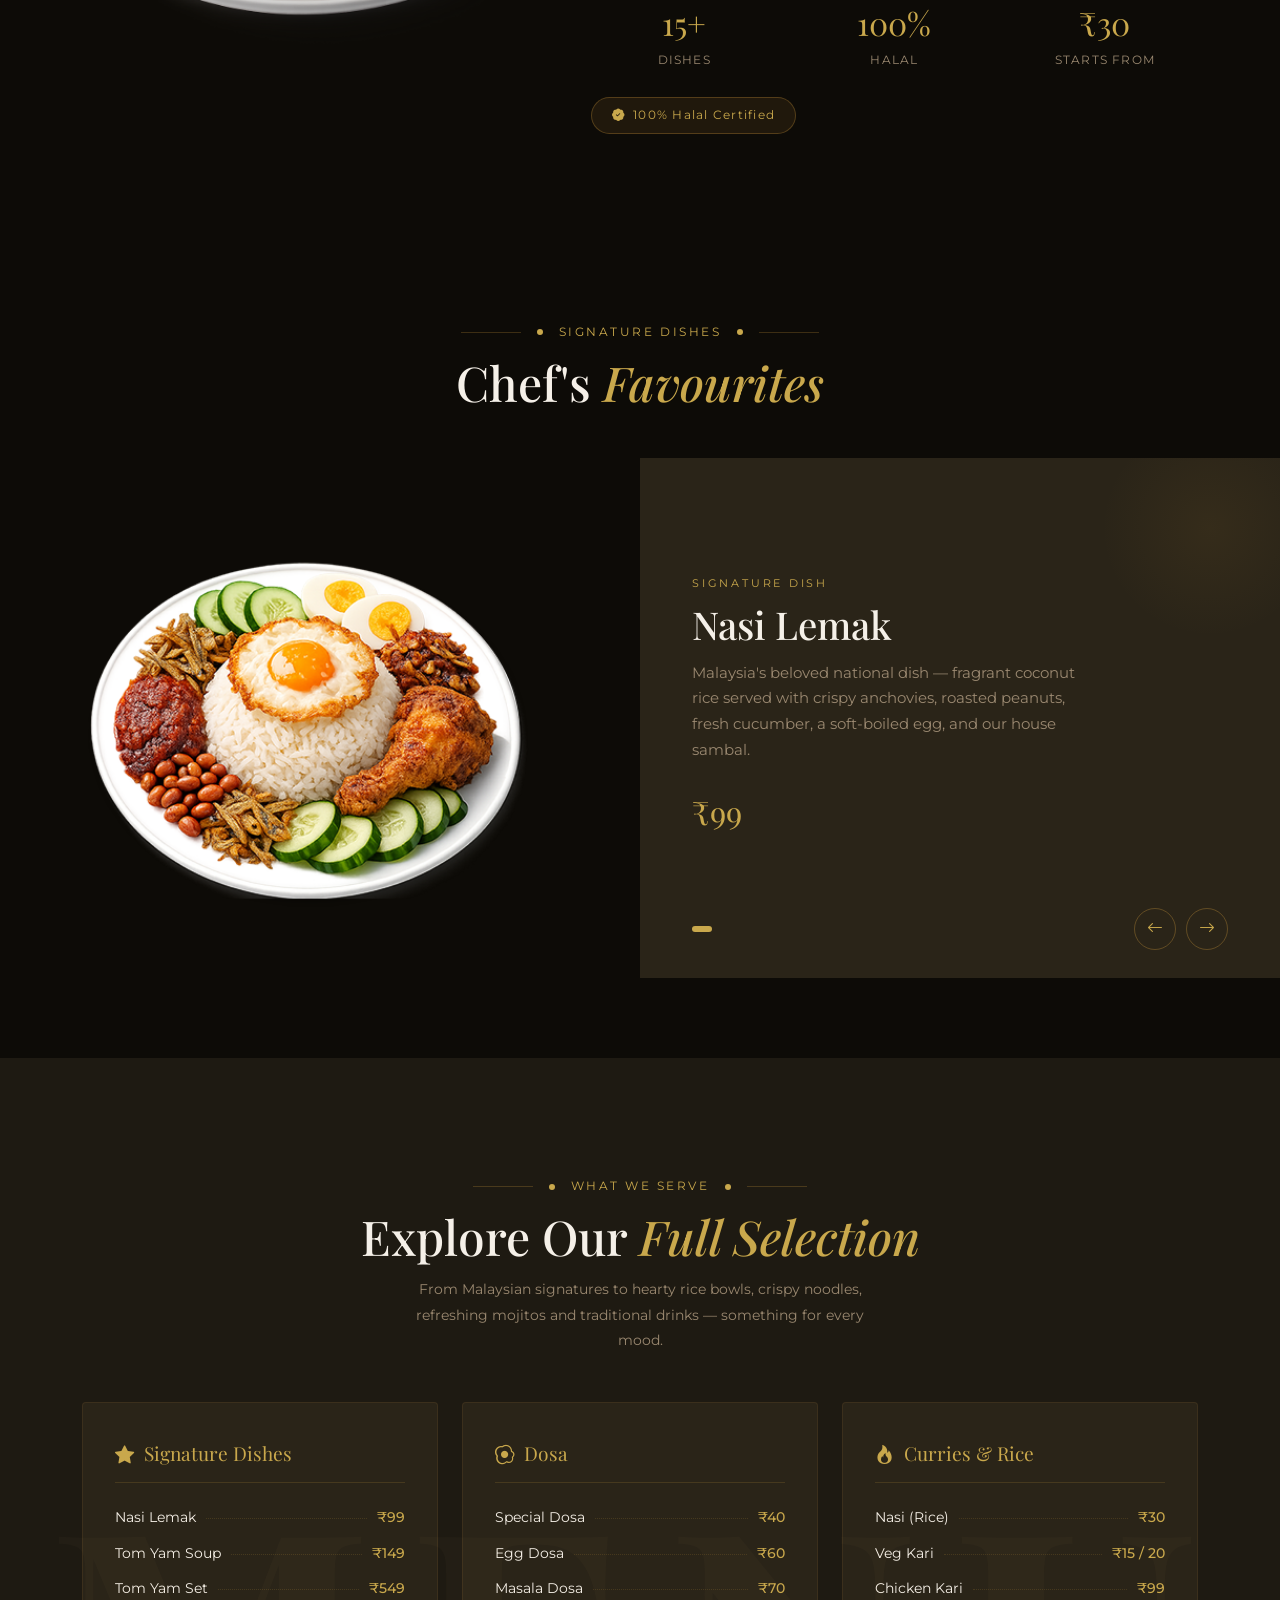
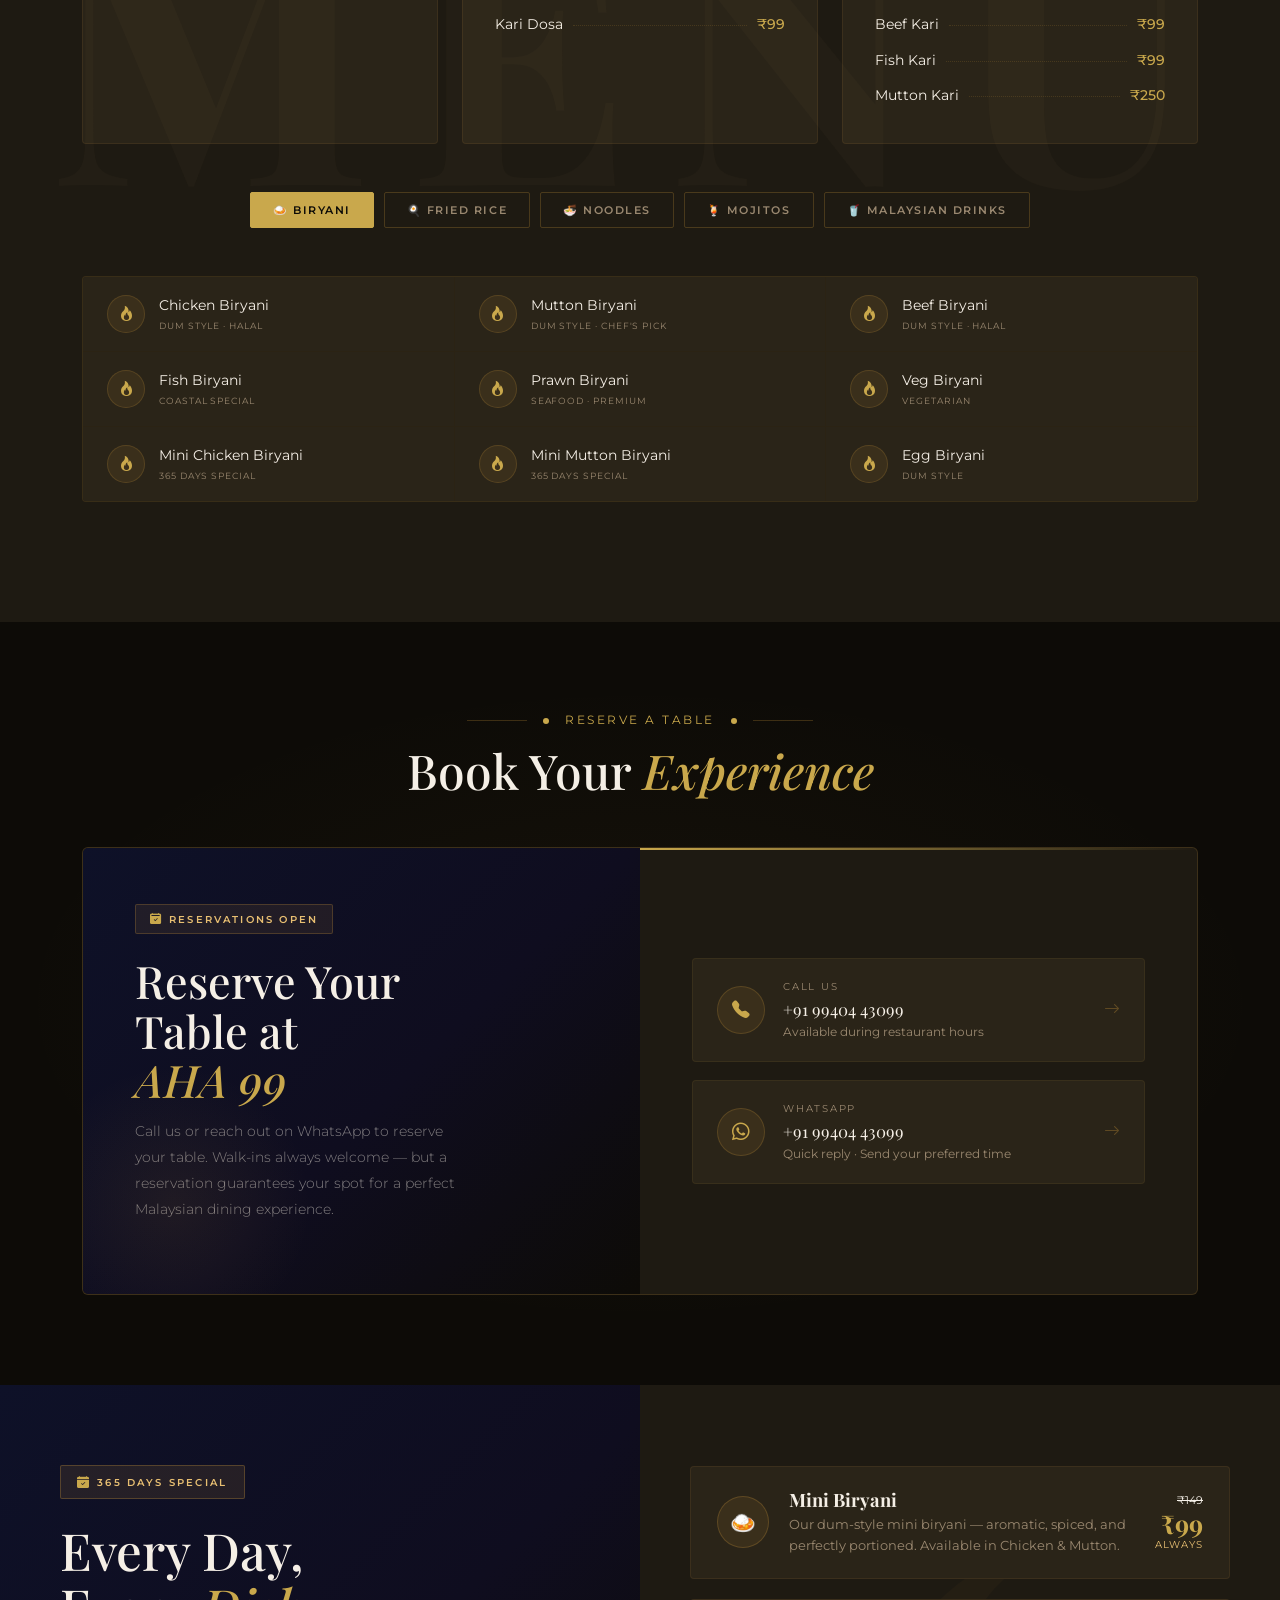
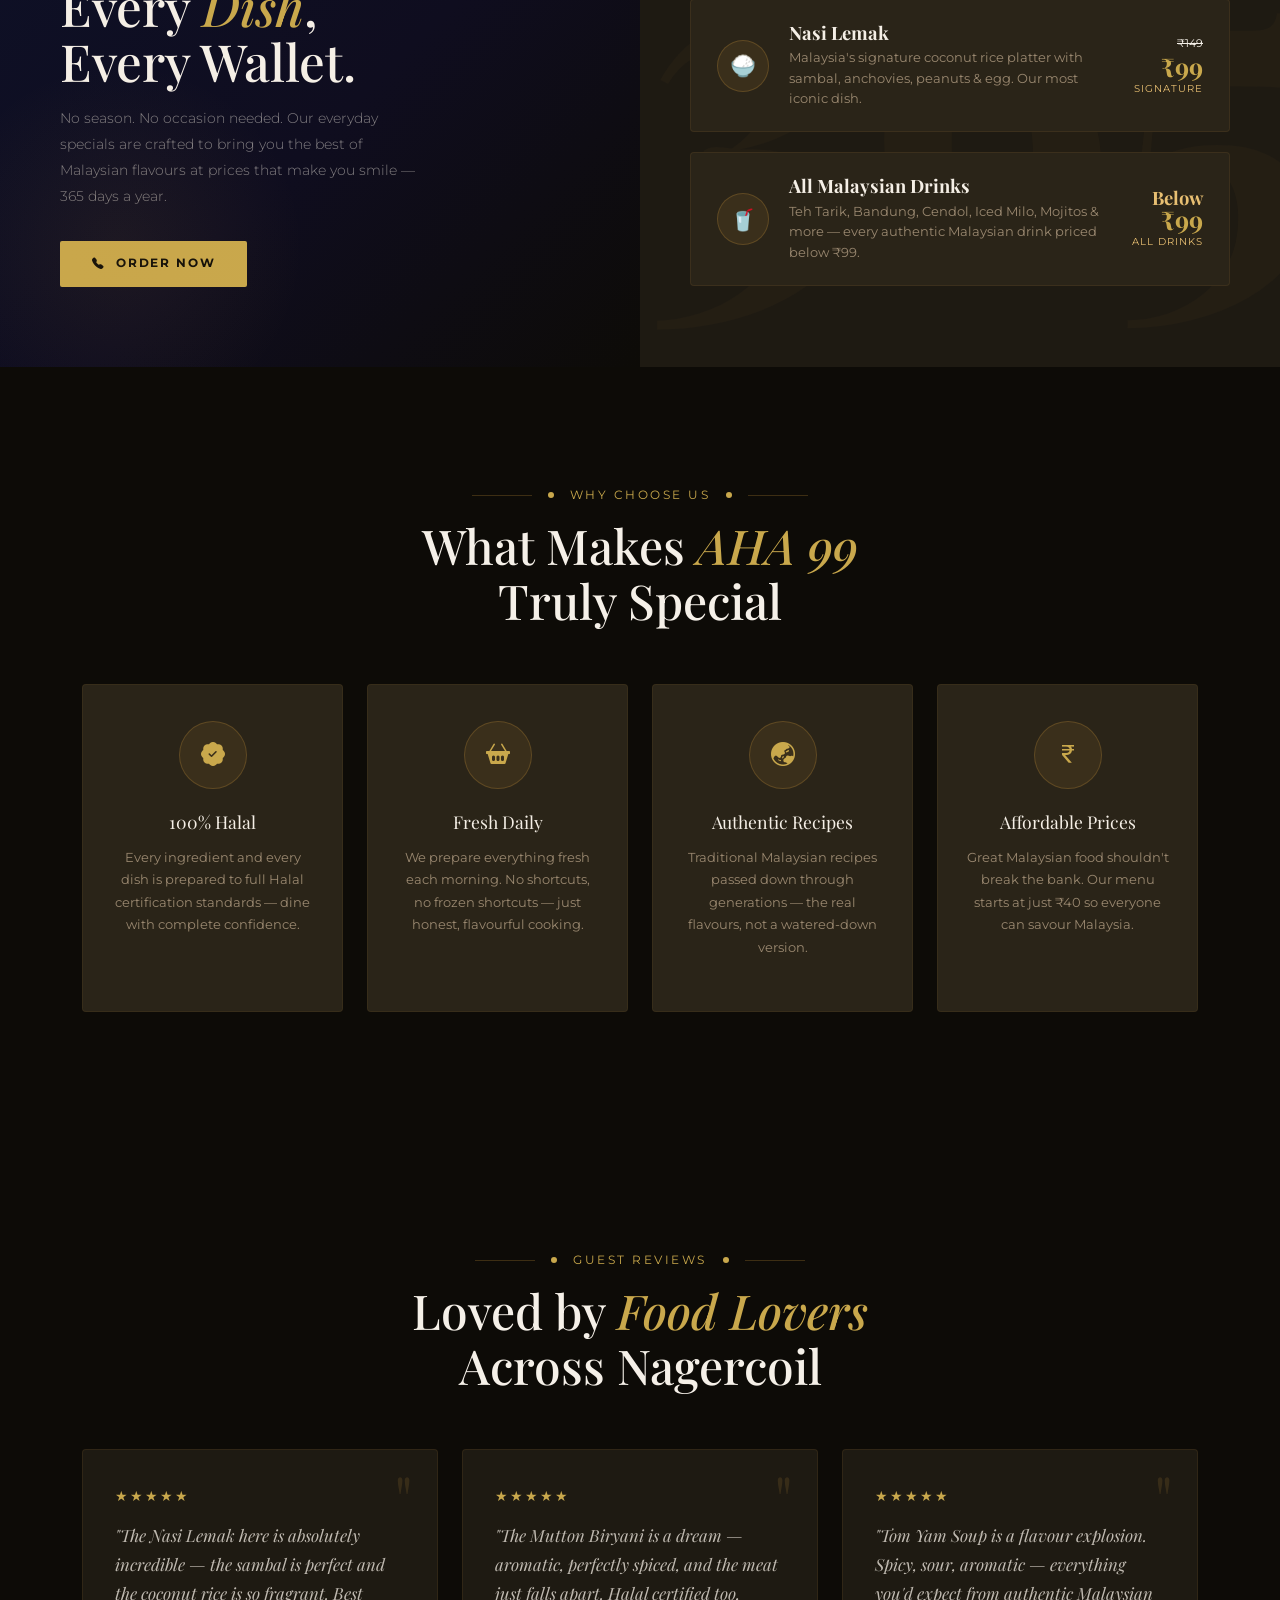
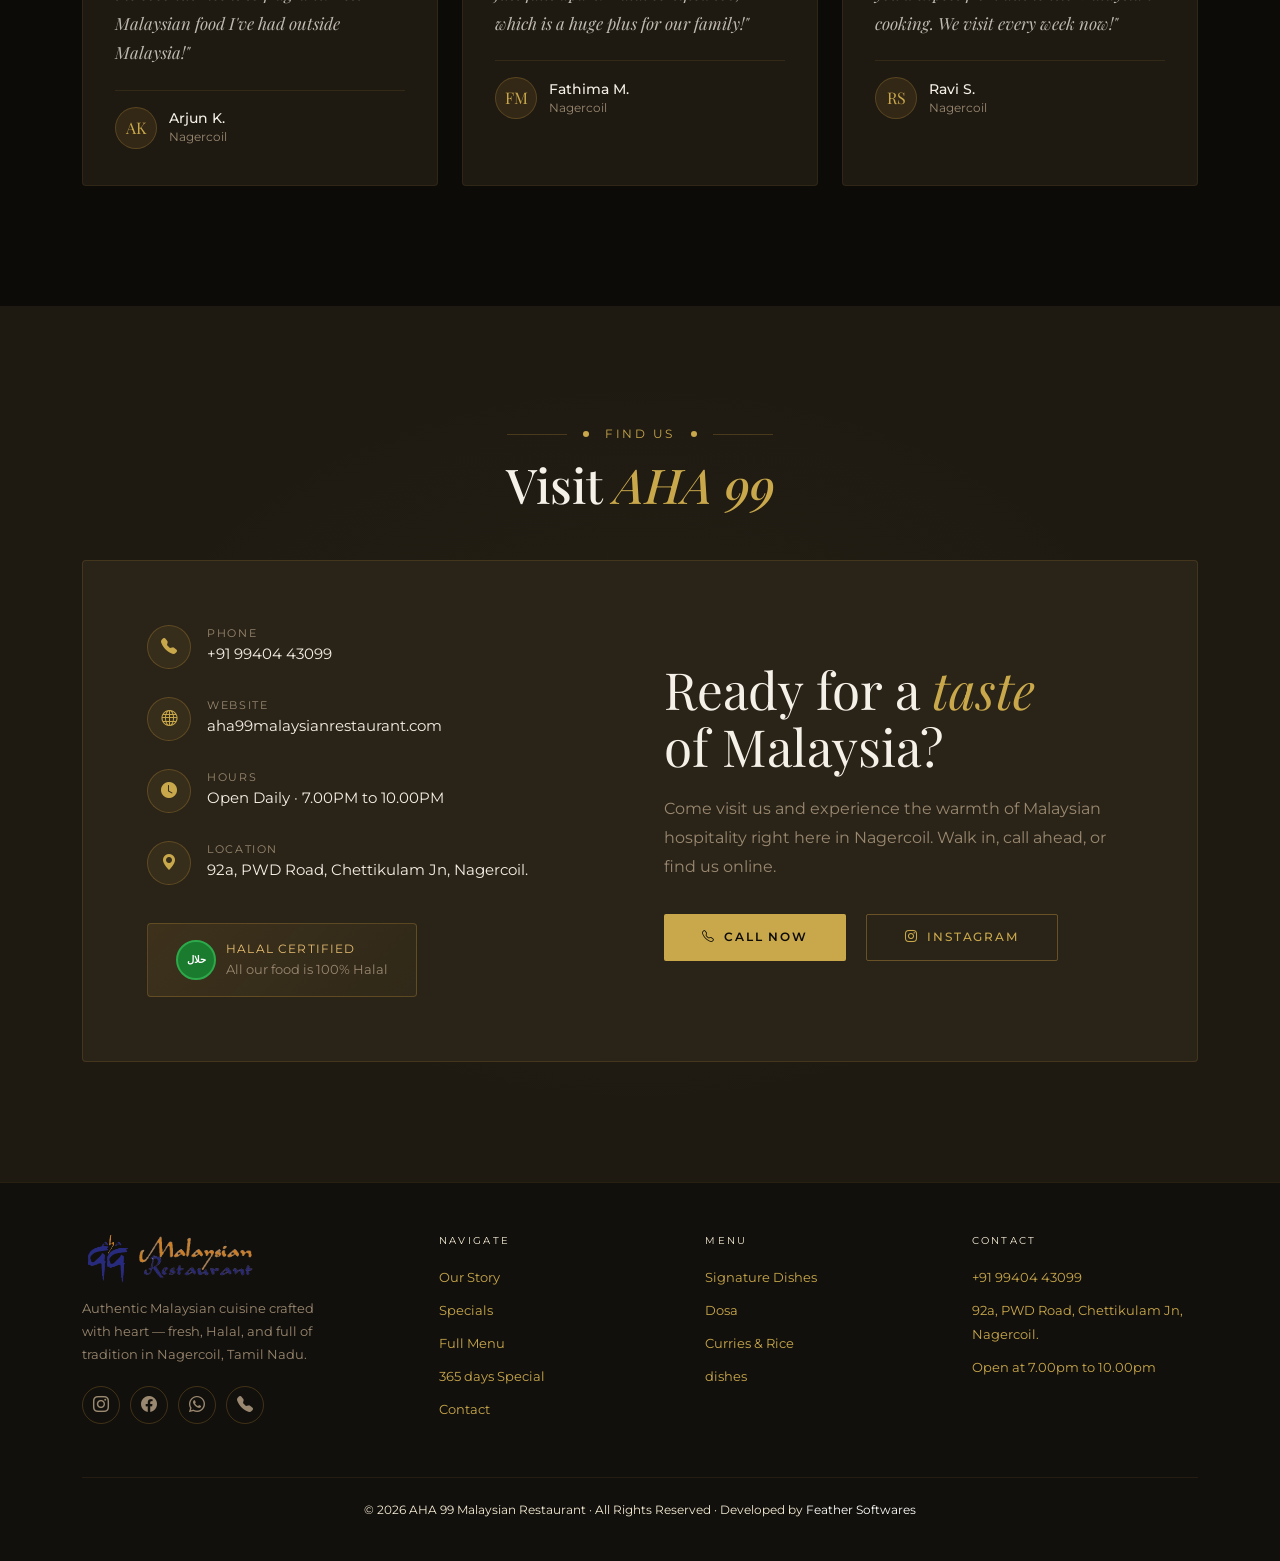
==== commit 506018d5: "new section" ====
--- a/index.html
+++ b/index.html
@@ -34,7 +34,7 @@
             <div class="nav-left">
                 <a href="#about" class="nav-link-custom">Story</a>
                 <a href="#menu" class="nav-link-custom">Specials</a>
-                <a href="#fullmenu" class="nav-link-custom">Menu</a>
+                <a href="#alldishes" class="nav-link-custom">Menu</a>
             </div>
             <div class="nav-logo">
                 <a href="index.html" style="text-decoration:none;">
@@ -67,7 +67,7 @@
         </button>
         <a href="#about" class="mobile-nav-link">Story</a>
         <a href="#menu" class="mobile-nav-link">Specials</a>
-        <a href="#fullmenu" class="mobile-nav-link">Menu</a>
+        <a href="#alldishes" class="mobile-nav-link">Menu</a>
         <a href="#whyus" class="mobile-nav-link">Why Us</a>
         <a href="#contact" class="mobile-nav-link">Contact</a>
         <div class="mobile-divider"></div>
@@ -105,7 +105,7 @@
                             handcrafted with genuine Malaysian spices, served fresh and certified Halal.
                         </p>
                         <div class="hero-actions fade-up delay-4">
-                            <a href="#fullmenu" class="btn-primary-gold">
+                            <a href="#alldishes" class="btn-primary-gold">
                                 <i class="bi bi-book"></i> View Menu
                             </a>
                             <a href="tel:+919940443099" class="btn-outline-gold">
@@ -314,20 +314,30 @@
         </div><!-- /menu-carousel -->
     </section>
 
-    <!-- FULL MENU -->
-    <section id="fullmenu">
+    <!-- ════════════════════════════════════════════════════
+     SECTION 1 — ALL DISHES
+════════════════════════════════════════════════════ -->
+    <section id="alldishes">
         <div class="container">
+
+            <!-- header -->
             <div class="text-center mb-5 reveal">
                 <div class="section-divider justify-content-center">
                     <div class="line" style="max-width:60px"></div>
                     <div class="dot"></div>
-                    <span class="section-tag">Our Menu</span>
+                    <span class="section-tag">What We Serve</span>
                     <div class="dot"></div>
                     <div class="line" style="max-width:60px"></div>
                 </div>
-                <h2 class="section-title mt-2">Full <em>Menu</em></h2>
-            </div>
-            <div class="row g-4">
+                <h2 class="section-title mt-2">Explore Our <em>Full Selection</em></h2>
+                <p
+                    style="color:var(--muted);font-size:.9rem;margin-top:12px;max-width:480px;margin-left:auto;margin-right:auto;line-height:1.8">
+                    From Malaysian signatures to hearty rice bowls, crispy noodles, refreshing mojitos and traditional
+                    drinks — something for every mood.
+                </p>
+            </div>
+
+            <div class="row g-4 pb-5">
                 <div class="col-md-6 col-lg-4 reveal d1">
                     <div class="menu-card">
                         <div class="menu-card-title"><i class="bi bi-star-fill"></i> Signature Dishes</div>
@@ -382,6 +392,560 @@
                         </div>
                     </div>
                 </div>
+            </div>
+
+            <!-- tab pills -->
+            <div class="dish-tabs reveal">
+                <button class="dish-tab active" data-tab="biryani">🍛 Biryani</button>
+                <button class="dish-tab" data-tab="fried-rice">🍳 Fried Rice</button>
+                <button class="dish-tab" data-tab="noodles">🍜 Noodles</button>
+                <button class="dish-tab" data-tab="mojitos">🍹 Mojitos</button>
+                <button class="dish-tab" data-tab="drinks">🥤 Malaysian Drinks</button>
+            </div>
+
+            <!-- ── BIRYANI panel ── -->
+            <div class="dish-panel active reveal" id="panel-biryani">
+                <div class="dish-grid">
+                    <div class="dish-row">
+                        <div class="dish-row-left">
+                            <div class="dish-row-icon"><i class="bi bi-fire"></i></div>
+                            <div>
+                                <div class="dish-row-name">Chicken Biryani</div>
+                                <div class="dish-row-tag">Dum Style · Halal</div>
+                            </div>
+                        </div>
+                        <!-- <div class="dish-row-price">₹149</div> -->
+                    </div>
+                    <div class="dish-row">
+                        <div class="dish-row-left">
+                            <div class="dish-row-icon"><i class="bi bi-fire"></i></div>
+                            <div>
+                                <div class="dish-row-name">Mutton Biryani</div>
+                                <div class="dish-row-tag">Dum Style · Chef's Pick</div>
+                            </div>
+                        </div>
+                        <!-- <div class="dish-row-price">₹199</div> -->
+                    </div>
+                    <div class="dish-row">
+                        <div class="dish-row-left">
+                            <div class="dish-row-icon"><i class="bi bi-fire"></i></div>
+                            <div>
+                                <div class="dish-row-name">Beef Biryani</div>
+                                <div class="dish-row-tag">Dum Style · Halal</div>
+                            </div>
+                        </div>
+                        <!-- <div class="dish-row-price">₹179</div> -->
+                    </div>
+                    <div class="dish-row">
+                        <div class="dish-row-left">
+                            <div class="dish-row-icon"><i class="bi bi-fire"></i></div>
+                            <div>
+                                <div class="dish-row-name">Fish Biryani</div>
+                                <div class="dish-row-tag">Coastal Special</div>
+                            </div>
+                        </div>
+                        <!-- <div class="dish-row-price">₹169</div> -->
+                    </div>
+                    <div class="dish-row">
+                        <div class="dish-row-left">
+                            <div class="dish-row-icon"><i class="bi bi-fire"></i></div>
+                            <div>
+                                <div class="dish-row-name">Prawn Biryani</div>
+                                <div class="dish-row-tag">Seafood · Premium</div>
+                            </div>
+                        </div>
+                        <!-- <div class="dish-row-price">₹189</div> -->
+                    </div>
+                    <div class="dish-row">
+                        <div class="dish-row-left">
+                            <div class="dish-row-icon"><i class="bi bi-fire"></i></div>
+                            <div>
+                                <div class="dish-row-name">Veg Biryani</div>
+                                <div class="dish-row-tag">Vegetarian</div>
+                            </div>
+                        </div>
+                        <!-- <div class="dish-row-price">₹119</div> -->
+                    </div>
+                    <div class="dish-row">
+                        <div class="dish-row-left">
+                            <div class="dish-row-icon"><i class="bi bi-fire"></i></div>
+                            <div>
+                                <div class="dish-row-name">Mini Chicken Biryani</div>
+                                <div class="dish-row-tag">365 Days Special</div>
+                            </div>
+                        </div>
+                        <!-- <div class="dish-row-price">₹99</div> -->
+                    </div>
+                    <div class="dish-row">
+                        <div class="dish-row-left">
+                            <div class="dish-row-icon"><i class="bi bi-fire"></i></div>
+                            <div>
+                                <div class="dish-row-name">Mini Mutton Biryani</div>
+                                <div class="dish-row-tag">365 Days Special</div>
+                            </div>
+                        </div>
+                        <!-- <div class="dish-row-price">₹99</div> -->
+                    </div>
+                    <div class="dish-row">
+                        <div class="dish-row-left">
+                            <div class="dish-row-icon"><i class="bi bi-fire"></i></div>
+                            <div>
+                                <div class="dish-row-name">Egg Biryani</div>
+                                <div class="dish-row-tag">Dum Style</div>
+                            </div>
+                        </div>
+                        <!-- <div class="dish-row-price">₹99</div> -->
+                    </div>
+                </div>
+            </div>
+
+            <!-- ── FRIED RICE panel ── -->
+            <div class="dish-panel" id="panel-fried-rice">
+                <div class="dish-grid">
+                    <div class="dish-row">
+                        <div class="dish-row-left">
+                            <div class="dish-row-icon"><i class="bi bi-egg-fried"></i></div>
+                            <div>
+                                <div class="dish-row-name">Malaysian Fried Rice</div>
+                                <div class="dish-row-tag">Nasi Goreng · Signature</div>
+                            </div>
+                        </div>
+                        <!-- <div class="dish-row-price">₹129</div> -->
+                    </div>
+                    <div class="dish-row">
+                        <div class="dish-row-left">
+                            <div class="dish-row-icon"><i class="bi bi-egg-fried"></i></div>
+                            <div>
+                                <div class="dish-row-name">Chicken Fried Rice</div>
+                                <div class="dish-row-tag">Malaysian Style</div>
+                            </div>
+                        </div>
+                        <!-- <div class="dish-row-price">₹119</div> -->
+                    </div>
+                    <div class="dish-row">
+                        <div class="dish-row-left">
+                            <div class="dish-row-icon"><i class="bi bi-egg-fried"></i></div>
+                            <div>
+                                <div class="dish-row-name">Beef Fried Rice</div>
+                                <div class="dish-row-tag">Malaysian Style · Halal</div>
+                            </div>
+                        </div>
+                        <!-- <div class="dish-row-price">₹129</div> -->
+                    </div>
+                    <div class="dish-row">
+                        <div class="dish-row-left">
+                            <div class="dish-row-icon"><i class="bi bi-egg-fried"></i></div>
+                            <div>
+                                <div class="dish-row-name">Prawn Fried Rice</div>
+                                <div class="dish-row-tag">Seafood Special</div>
+                            </div>
+                        </div>
+                        <!-- <div class="dish-row-price">₹149</div> -->
+                    </div>
+                    <div class="dish-row">
+                        <div class="dish-row-left">
+                            <div class="dish-row-icon"><i class="bi bi-egg-fried"></i></div>
+                            <div>
+                                <div class="dish-row-name">Egg Fried Rice</div>
+                                <div class="dish-row-tag">Classic</div>
+                            </div>
+                        </div>
+                        <!-- <div class="dish-row-price">₹89</div> -->
+                    </div>
+                    <div class="dish-row">
+                        <div class="dish-row-left">
+                            <div class="dish-row-icon"><i class="bi bi-egg-fried"></i></div>
+                            <div>
+                                <div class="dish-row-name">Veg Fried Rice</div>
+                                <div class="dish-row-tag">Vegetarian</div>
+                            </div>
+                        </div>
+                        <!-- <div class="dish-row-price">₹89</div> -->
+                    </div>
+                </div>
+            </div>
+
+            <!-- ── NOODLES panel ── -->
+            <div class="dish-panel" id="panel-noodles">
+                <div class="dish-grid">
+                    <div class="dish-row">
+                        <div class="dish-row-left">
+                            <div class="dish-row-icon"><i class="bi bi-moisture"></i></div>
+                            <div>
+                                <div class="dish-row-name">Mee Goreng</div>
+                                <div class="dish-row-tag">Malaysian Fried Noodles · Signature</div>
+                            </div>
+                        </div>
+                        <!-- <div class="dish-row-price">₹129</div> -->
+                    </div>
+                    <div class="dish-row">
+                        <div class="dish-row-left">
+                            <div class="dish-row-icon"><i class="bi bi-moisture"></i></div>
+                            <div>
+                                <div class="dish-row-name">Chicken Mee Goreng</div>
+                                <div class="dish-row-tag">Malaysian Style</div>
+                            </div>
+                        </div>
+                        <!-- <div class="dish-row-price">₹119</div> -->
+                    </div>
+                    <div class="dish-row">
+                        <div class="dish-row-left">
+                            <div class="dish-row-icon"><i class="bi bi-moisture"></i></div>
+                            <div>
+                                <div class="dish-row-name">Beef Noodles</div>
+                                <div class="dish-row-tag">Malaysian Style · Halal</div>
+                            </div>
+                        </div>
+                        <!-- <div class="dish-row-price">₹129</div> -->
+                    </div>
+                    <div class="dish-row">
+                        <div class="dish-row-left">
+                            <div class="dish-row-icon"><i class="bi bi-moisture"></i></div>
+                            <div>
+                                <div class="dish-row-name">Prawn Noodles</div>
+                                <div class="dish-row-tag">Har Mee Style</div>
+                            </div>
+                        </div>
+                        <!-- <div class="dish-row-price">₹149</div> -->
+                    </div>
+                    <div class="dish-row">
+                        <div class="dish-row-left">
+                            <div class="dish-row-icon"><i class="bi bi-moisture"></i></div>
+                            <div>
+                                <div class="dish-row-name">Tom Yam Noodles</div>
+                                <div class="dish-row-tag">Spicy · Malaysian Favourite</div>
+                            </div>
+                        </div>
+                        <!-- <div class="dish-row-price">₹139</div> -->
+                    </div>
+                    <div class="dish-row">
+                        <div class="dish-row-left">
+                            <div class="dish-row-icon"><i class="bi bi-moisture"></i></div>
+                            <div>
+                                <div class="dish-row-name">Veg Noodles</div>
+                                <div class="dish-row-tag">Vegetarian</div>
+                            </div>
+                        </div>
+                        <!-- <div class="dish-row-price">₹89</div> -->
+                    </div>
+                </div>
+            </div>
+
+            <!-- ── MOJITOS panel ── -->
+            <div class="dish-panel" id="panel-mojitos">
+                <div class="dish-grid">
+                    <div class="dish-row">
+                        <div class="dish-row-left">
+                            <div class="dish-row-icon"><i class="bi bi-cup-straw"></i></div>
+                            <div>
+                                <div class="dish-row-name">Classic Mint Mojito</div>
+                                <div class="dish-row-tag">Refreshing · Non-Alcoholic</div>
+                            </div>
+                        </div>
+                        <!-- <div class="dish-row-price">₹79</div> -->
+                    </div>
+                    <div class="dish-row">
+                        <div class="dish-row-left">
+                            <div class="dish-row-icon"><i class="bi bi-cup-straw"></i></div>
+                            <div>
+                                <div class="dish-row-name">Watermelon Mojito</div>
+                                <div class="dish-row-tag">Fruity · Summer Special</div>
+                            </div>
+                        </div>
+                        <!-- <div class="dish-row-price">₹89</div> -->
+                    </div>
+                    <div class="dish-row">
+                        <div class="dish-row-left">
+                            <div class="dish-row-icon"><i class="bi bi-cup-straw"></i></div>
+                            <div>
+                                <div class="dish-row-name">Blue Lagoon Mojito</div>
+                                <div class="dish-row-tag">Exotic · Fan Favourite</div>
+                            </div>
+                        </div>
+                        <!-- <div class="dish-row-price">₹89</div> -->
+                    </div>
+                    <div class="dish-row">
+                        <div class="dish-row-left">
+                            <div class="dish-row-icon"><i class="bi bi-cup-straw"></i></div>
+                            <div>
+                                <div class="dish-row-name">Lychee Mojito</div>
+                                <div class="dish-row-tag">Tropical · Sweet</div>
+                            </div>
+                        </div>
+                        <!-- <div class="dish-row-price">₹89</div> -->
+                    </div>
+                    <div class="dish-row">
+                        <div class="dish-row-left">
+                            <div class="dish-row-icon"><i class="bi bi-cup-straw"></i></div>
+                            <div>
+                                <div class="dish-row-name">Mango Mojito</div>
+                                <div class="dish-row-tag">Tropical · Non-Alcoholic</div>
+                            </div>
+                        </div>
+                        <!-- <div class="dish-row-price">₹89</div> -->
+                    </div>
+                    <div class="dish-row">
+                        <div class="dish-row-left">
+                            <div class="dish-row-icon"><i class="bi bi-cup-straw"></i></div>
+                            <div>
+                                <div class="dish-row-name">Virgin Strawberry Mojito</div>
+                                <div class="dish-row-tag">Fresh · Non-Alcoholic</div>
+                            </div>
+                        </div>
+                        <!-- <div class="dish-row-price">₹89</div> -->
+                    </div>
+                </div>
+            </div>
+
+            <!-- ── MALAYSIAN DRINKS panel ── -->
+            <div class="dish-panel" id="panel-drinks">
+                <div class="dish-grid">
+                    <div class="dish-row">
+                        <div class="dish-row-left">
+                            <div class="dish-row-icon"><i class="bi bi-cup-hot-fill"></i></div>
+                            <div>
+                                <div class="dish-row-name">Teh Tarik</div>
+                                <div class="dish-row-tag">Pulled Tea · Malaysian Classic</div>
+                            </div>
+                        </div>
+                        <!-- <div class="dish-row-price">₹49</div> -->
+                    </div>
+                    <div class="dish-row">
+                        <div class="dish-row-left">
+                            <div class="dish-row-icon"><i class="bi bi-cup-hot-fill"></i></div>
+                            <div>
+                                <div class="dish-row-name">Kopi Tarik</div>
+                                <div class="dish-row-tag">Pulled Coffee · Malaysian Style</div>
+                            </div>
+                        </div>
+                        <!-- <div class="dish-row-price">₹59</div> -->
+                    </div>
+                    <div class="dish-row">
+                        <div class="dish-row-left">
+                            <div class="dish-row-icon"><i class="bi bi-cup-hot-fill"></i></div>
+                            <div>
+                                <div class="dish-row-name">Bandung</div>
+                                <div class="dish-row-tag">Rose Milk · Signature Malaysian</div>
+                            </div>
+                        </div>
+                        <!-- <div class="dish-row-price">₹69</div> -->
+                    </div>
+                    <div class="dish-row">
+                        <div class="dish-row-left">
+                            <div class="dish-row-icon"><i class="bi bi-cup-hot-fill"></i></div>
+                            <div>
+                                <div class="dish-row-name">Cendol</div>
+                                <div class="dish-row-tag">Coconut Milk Dessert Drink</div>
+                            </div>
+                        </div>
+                        <!-- <div class="dish-row-price">₹79</div> -->
+                    </div>
+                    <div class="dish-row">
+                        <div class="dish-row-left">
+                            <div class="dish-row-icon"><i class="bi bi-cup-hot-fill"></i></div>
+                            <div>
+                                <div class="dish-row-name">Iced Milo</div>
+                                <div class="dish-row-tag">Malaysian Favourite · Cold</div>
+                            </div>
+                        </div>
+                        <!-- <div class="dish-row-price">₹69</div> -->
+                    </div>
+                    <div class="dish-row">
+                        <div class="dish-row-left">
+                            <div class="dish-row-icon"><i class="bi bi-cup-hot-fill"></i></div>
+                            <div>
+                                <div class="dish-row-name">Sirap Limau</div>
+                                <div class="dish-row-tag">Rose Lime Cooler</div>
+                            </div>
+                        </div>
+                        <!-- <div class="dish-row-price">₹59</div> -->
+                    </div>
+                    <div class="dish-row">
+                        <div class="dish-row-left">
+                            <div class="dish-row-icon"><i class="bi bi-cup-hot-fill"></i></div>
+                            <div>
+                                <div class="dish-row-name">Fresh Lime Juice</div>
+                                <div class="dish-row-tag">Light · Refreshing</div>
+                            </div>
+                        </div>
+                        <!-- <div class="dish-row-price">₹49</div> -->
+                    </div>
+                    <div class="dish-row">
+                        <div class="dish-row-left">
+                            <div class="dish-row-icon"><i class="bi bi-cup-hot-fill"></i></div>
+                            <div>
+                                <div class="dish-row-name">Coconut Water</div>
+                                <div class="dish-row-tag">Natural · Fresh</div>
+                            </div>
+                        </div>
+                        <!-- <div class="dish-row-price">₹59</div> -->
+                    </div>
+                    <div class="dish-row">
+                        <div class="dish-row-left">
+                            <div class="dish-row-icon"><i class="bi bi-cup-hot-fill"></i></div>
+                            <div>
+                                <div class="dish-row-name">Malaysian Lemon Tea</div>
+                                <div class="dish-row-tag">Iced · Below ₹99</div>
+                            </div>
+                        </div>
+                        <!-- <div class="dish-row-price">₹79</div> -->
+                    </div>
+                </div>
+            </div>
+
+        </div>
+    </section>
+
+    <section id="reservation">
+    <div class="container">
+
+      <div class="text-center mb-5 reveal">
+        <div class="section-divider justify-content-center">
+          <div class="line" style="max-width:60px"></div>
+          <div class="dot"></div>
+          <span class="section-tag">Reserve a Table</span>
+          <div class="dot"></div>
+          <div class="line" style="max-width:60px"></div>
+        </div>
+        <h2 class="section-title mt-2">Book Your <em>Experience</em></h2>
+      </div>
+
+      <div class="resv-box reveal">
+
+        <!-- LEFT -->
+        <div class="resv-left">
+          <div class="resv-eyebrow">
+            <i class="bi bi-calendar2-check-fill"></i>
+            <span>Reservations Open</span>
+          </div>
+          <h3 class="resv-heading">
+            Reserve Your<br>Table at<br><em>AHA 99</em>
+          </h3>
+          <p class="resv-sub">
+            Call us or reach out on WhatsApp to reserve your table. Walk-ins always welcome — but a reservation
+            guarantees your spot for a perfect Malaysian dining experience.
+          </p>
+        </div>
+
+        <!-- RIGHT -->
+        <div class="resv-right">
+
+          <!-- Call -->
+          <a class="resv-method" href="tel:+919940443099">
+            <div class="resv-method-icon"><i class="bi bi-telephone-fill"></i></div>
+            <div class="resv-method-body">
+              <div class="resv-method-label">Call Us</div>
+              <div class="resv-method-value">+91 99404 43099</div>
+              <div class="resv-method-note">Available during restaurant hours</div>
+            </div>
+            <i class="bi bi-arrow-right resv-method-arrow"></i>
+          </a>
+
+          <!-- WhatsApp -->
+          <a class="resv-method" href="https://wa.me/919940443099" target="_blank">
+            <div class="resv-method-icon"><i class="bi bi-whatsapp"></i></div>
+            <div class="resv-method-body">
+              <div class="resv-method-label">WhatsApp</div>
+              <div class="resv-method-value">+91 99404 43099</div>
+              <div class="resv-method-note">Quick reply · Send your preferred time</div>
+            </div>
+            <i class="bi bi-arrow-right resv-method-arrow"></i>
+          </a>
+
+          <!-- Website -->
+          <!-- <a class="resv-method" href="http://aha99malaysianrestaurant.com" target="_blank">
+            <div class="resv-method-icon"><i class="bi bi-globe"></i></div>
+            <div class="resv-method-body">
+              <div class="resv-method-label">Website</div>
+              <div class="resv-method-value">aha99malaysianrestaurant.com</div>
+              <div class="resv-method-note">Visit our official website</div>
+            </div>
+            <i class="bi bi-arrow-right resv-method-arrow"></i>
+          </a> -->
+
+          <!-- Note -->
+          <!-- <div class="resv-note">
+            <i class="bi bi-info-circle-fill"></i>
+            <span>Walk-ins welcome anytime · Open daily morning to night · Coimbatore, Tamil Nadu</span>
+          </div> -->
+
+        </div>
+      </div>
+
+    </div>
+  </section>
+
+
+    <!-- ════════════════════════════════════════════════════
+     SECTION 2 — 365 DAYS SPECIAL MENU
+    ════════════════════════════════════════════════════ -->
+    <section id="special365">
+        <div class="sp365-wrap">
+
+            <!-- LEFT — heading & CTA -->
+            <div class="sp365-left">
+                <div class="sp365-badge reveal d1">
+                    <i class="bi bi-calendar-check-fill"></i>
+                    <span>365 Days Special</span>
+                </div>
+                <h2 class="sp365-heading reveal d2">
+                    Every Day,<br>Every <em>Dish</em>,<br>Every Wallet.
+                </h2>
+                <p class="sp365-sub reveal d3">
+                    No season. No occasion needed. Our everyday specials are crafted to bring you the best of Malaysian
+                    flavours at prices that make you smile — 365 days a year.
+                </p>
+                <a href="tel:+919940443099" class="sp365-cta reveal d4">
+                    <i class="bi bi-telephone-fill"></i>
+                    Order Now
+                </a>
+            </div>
+
+            <!-- RIGHT — offer cards -->
+            <div class="sp365-right">
+
+                <div class="offer-card reveal d1">
+                    <div class="offer-icon">🍛</div>
+                    <div class="offer-body">
+                        <div class="offer-name">Mini Biryani</div>
+                        <div class="offer-desc">Our dum-style mini biryani — aromatic, spiced, and perfectly portioned.
+                            Available in Chicken &amp; Mutton.</div>
+                    </div>
+                    <div class="offer-price-wrap">
+                        <div class="offer-was">₹149</div>
+                        <div class="offer-price">₹99</div>
+                        <div class="offer-note">Always</div>
+                    </div>
+                </div>
+
+                <div class="offer-card reveal d2">
+                    <div class="offer-icon">🍚</div>
+                    <div class="offer-body">
+                        <div class="offer-name">Nasi Lemak</div>
+                        <div class="offer-desc">Malaysia's signature coconut rice platter with sambal, anchovies,
+                            peanuts &amp; egg. Our most iconic dish.</div>
+                    </div>
+                    <div class="offer-price-wrap">
+                        <div class="offer-was">₹149</div>
+                        <div class="offer-price">₹99</div>
+                        <div class="offer-note">Signature</div>
+                    </div>
+                </div>
+
+                <div class="offer-card reveal d3">
+                    <div class="offer-icon">🥤</div>
+                    <div class="offer-body">
+                        <div class="offer-name">All Malaysian Drinks</div>
+                        <div class="offer-desc">Teh Tarik, Bandung, Cendol, Iced Milo, Mojitos &amp; more — every
+                            authentic Malaysian drink priced below ₹99.</div>
+                    </div>
+                    <div class="offer-price-wrap">
+                        <div class="offer-price" style="font-size:1.15rem;color:var(--gold2)">Below</div>
+                        <div class="offer-price">₹99</div>
+                        <div class="offer-note">All Drinks</div>
+                    </div>
+                </div>
+
             </div>
         </div>
     </section>
@@ -551,8 +1115,8 @@
                             us online.</p>
                         <a href="tel:+919940443099" class="btn-gold me-3"><i class="bi bi-telephone me-2"></i>Call
                             Now</a>
-                        <a href="https://www.instagram.com/aha99malaysian?utm_source=ig_web_button_share_sheet&igsh=ZDNlZDc0MzIxNw==" class="btn-outline-gold" target="_blank"><i
-                                class="bi bi-instagram me-2"></i>Instagram</a>
+                        <a href="https://www.instagram.com/aha99malaysian?utm_source=ig_web_button_share_sheet&igsh=ZDNlZDc0MzIxNw=="
+                            class="btn-outline-gold" target="_blank"><i class="bi bi-instagram me-2"></i>Instagram</a>
                     </div>
                 </div>
             </div>
@@ -569,10 +1133,12 @@
                     <p class="footer-tagline">Authentic Malaysian cuisine crafted with heart — fresh, Halal, and full of
                         tradition in Nagercoil, Tamil Nadu.</p>
                     <div class="foot-icon">
-                        <a href="https://www.instagram.com/aha99malaysian?utm_source=ig_web_button_share_sheet&igsh=ZDNlZDc0MzIxNw==" target="_blank" class="foot-social-link">
+                        <a href="https://www.instagram.com/aha99malaysian?utm_source=ig_web_button_share_sheet&igsh=ZDNlZDc0MzIxNw=="
+                            target="_blank" class="foot-social-link">
                             <i class="bi bi-instagram"></i>
                         </a>
-                        <a href="https://www.facebook.com/profile.php?id=61576084124613" target="_blank" class="foot-social-link">
+                        <a href="https://www.facebook.com/profile.php?id=61576084124613" target="_blank"
+                            class="foot-social-link">
                             <i class="bi bi-facebook"></i>
                         </a>
                         <a href="https://wa.me/919940443099" target="_blank" class="foot-social-link">
@@ -588,8 +1154,8 @@
                     <ul class="footer-col-links">
                         <li><a href="#about">Our Story</a></li>
                         <li><a href="#menu">Specials</a></li>
-                        <li><a href="#fullmenu">Full Menu</a></li>
-                        <li><a href="#whyus">Why Us</a></li>
+                        <li><a href="#alldishes">Full Menu</a></li>
+                        <li><a href="#special365">365 days Special</a></li>
                         <li><a href="#contact">Contact</a></li>
                     </ul>
                 </div>
@@ -597,9 +1163,9 @@
                     <div class="footer-col-title">Menu</div>
                     <ul class="footer-col-links">
                         <li><a href="#menu">Signature Dishes</a></li>
-                        <li><a href="#fullmenu">Dosa</a></li>
-                        <li><a href="#fullmenu">Curries &amp; Rice</a></li>
-                        <li><a href="#fullmenu">dishes</a></li>
+                        <li><a href="#alldishes">Dosa</a></li>
+                        <li><a href="#alldishes">Curries &amp; Rice</a></li>
+                        <li><a href="#alldishes">dishes</a></li>
                     </ul>
                 </div>
                 <div>
@@ -607,12 +1173,14 @@
                     <ul class="footer-col-links">
                         <li><a href="tel:+919940443099">+91 99404 43099</a></li>
                         <!-- <li><a href="http://aha99malaysianrestaurant.com" target="_blank">Website</a></li> -->
-                        <li><span style="color:var(--gold);font-size:.83rem">92a, PWD Road, Chettikulam Jn, Nagercoil.</span></li>
+                        <li><span style="color:var(--gold);font-size:.83rem">92a, PWD Road, Chettikulam Jn,
+                                Nagercoil.</span></li>
                         <li><span style="color:var(--gold);font-size:.83rem">Open at 7.00pm to 10.00pm</span></li>
                     </ul>
                 </div>
             </div>
-            <p class="footer-bottom">© 2026 AHA 99 Malaysian Restaurant · All Rights Reserved · Developed by <a href="" class="text-white">Feather Softwares</a>
+            <p class="footer-bottom">© 2026 AHA 99 Malaysian Restaurant · All Rights Reserved · Developed by <a href=""
+                    class="text-white">Feather Softwares</a>
             </p>
         </div>
     </footer>
@@ -698,6 +1266,32 @@
             }, { passive: true });
         });
     </script>
+    <script>
+$(function(){
+
+  /* ── Tab switching ── */
+  $('.dish-tab').on('click', function(){
+    var tab = $(this).data('tab');
+    $('.dish-tab').removeClass('active');
+    $(this).addClass('active');
+    $('.dish-panel').removeClass('active');
+    $('#panel-' + tab).addClass('active');
+    /* re-trigger reveal for newly shown items */
+    revealCheck();
+  });
+
+  /* ── Scroll reveal ── */
+  function revealCheck(){
+    var wh = $(window).height(), st = $(window).scrollTop();
+    $('.reveal').each(function(){
+      if($(this).offset().top < st + wh - 60) $(this).addClass('visible');
+    });
+  }
+  $(window).on('scroll', revealCheck);
+  revealCheck();
+
+});
+</script>
 </body>
 
 </html>
--- a/css/style.css
+++ b/css/style.css
@@ -941,11 +941,6 @@
 }
 
 /* ═══ FULL MENU ═══ */
-#fullmenu {
-    padding: 110px 0;
-    background: #1e1a12
-}
-
 .menu-card {
     background: #2a2418;
     border: 1px solid rgba(201, 150, 58, .1);
@@ -1512,4 +1507,673 @@
 
 .glow-hover:hover {
     filter: drop-shadow(0 0 12px rgba(201, 150, 58, .4))
-}+}
+
+/* ═══════════════════════════════════════════════════════
+   SECTION 1 — ALL DISHES
+═══════════════════════════════════════════════════════ */
+#alldishes {
+    padding: 120px 0;
+    background: var(--dark3);
+    position: relative;
+    overflow: hidden;
+}
+
+/* faint watermark text */
+#alldishes::before {
+    content: 'MENU';
+    position: absolute;
+    top: 50%;
+    left: 50%;
+    transform: translate(-50%, -50%);
+    font-family: 'Playfair Display', serif;
+    font-size: 22rem;
+    font-weight: 700;
+    letter-spacing: .1em;
+    color: rgba(253, 214, 142, 0.025);
+    pointer-events: none;
+    white-space: nowrap;
+    line-height: 1;
+}
+
+/* category tab pills */
+.dish-tabs {
+    display: flex;
+    flex-wrap: wrap;
+    justify-content: center;
+    gap: 10px;
+    margin-bottom: 48px;
+}
+
+.dish-tab {
+    font-size: .68rem;
+    letter-spacing: .14em;
+    text-transform: uppercase;
+    font-weight: 600;
+    background: transparent;
+    border: 1px solid rgba(201, 150, 58, .25);
+    color: var(--muted);
+    padding: 9px 22px;
+    border-radius: 2px;
+    cursor: pointer;
+    transition: all .25s;
+}
+
+.dish-tab:hover {
+    border-color: var(--gold);
+    color: var(--gold2)
+}
+
+.dish-tab.active {
+    background: var(--gold);
+    border-color: var(--gold);
+    color: var(--dark)
+}
+
+/* dish grid */
+.dish-panel {
+    display: none
+}
+
+.dish-panel.active {
+    display: block
+}
+
+.dish-grid {
+    display: grid;
+    grid-template-columns: repeat(3, 1fr);
+    gap: 1px;
+    background: rgba(201, 150, 58, .08);
+    border: 1px solid rgba(201, 150, 58, .08);
+    border-radius: 4px;
+    overflow: hidden;
+}
+
+@media(max-width:991px) {
+    .dish-grid {
+        grid-template-columns: repeat(2, 1fr)
+    }
+}
+
+@media(max-width:575px) {
+    .dish-grid {
+        grid-template-columns: 1fr
+    }
+}
+
+.dish-row {
+    display: flex;
+    align-items: center;
+    justify-content: space-between;
+    padding: 18px 24px;
+    background: var(--dark4);
+    gap: 12px;
+    transition: background .25s;
+}
+
+.dish-row:hover {
+    background: #2f2818
+}
+
+.dish-row-left {
+    display: flex;
+    align-items: center;
+    gap: 14px;
+    flex: 1;
+    min-width: 0
+}
+
+.dish-row-icon {
+    width: 38px;
+    height: 38px;
+    border-radius: 50%;
+    flex-shrink: 0;
+    background: rgba(201, 150, 58, .1);
+    border: 1px solid rgba(201, 150, 58, .2);
+    display: flex;
+    align-items: center;
+    justify-content: center;
+    font-size: .95rem;
+    color: var(--gold);
+    transition: background .25s;
+}
+
+.dish-row:hover .dish-row-icon {
+    background: rgba(201, 150, 58, .2)
+}
+
+.dish-row-name {
+    font-size: .9rem;
+    color: var(--cream);
+    white-space: nowrap;
+    overflow: hidden;
+    text-overflow: ellipsis;
+}
+
+.dish-row-tag {
+    font-size: .58rem;
+    letter-spacing: .1em;
+    text-transform: uppercase;
+    color: var(--muted);
+    margin-top: 2px;
+}
+
+.dish-row-price {
+    font-family: 'Playfair Display', serif;
+    font-size: 1rem;
+    color: var(--gold2);
+    white-space: nowrap;
+    flex-shrink: 0;
+}
+
+/* ═══════════════════════════════════════════════════════
+   SECTION 2 — 365 DAYS SPECIAL MENU
+═══════════════════════════════════════════════════════ */
+#special365 {
+    padding: 0;
+    background: var(--dark2);
+    position: relative;
+    overflow: hidden;
+}
+
+/* big decorative "365" behind */
+#special365::before {
+    content: '365';
+    position: absolute;
+    right: -40px;
+    top: 50%;
+    transform: translateY(-50%);
+    font-family: 'Playfair Display', serif;
+    font-size: 28rem;
+    font-weight: 700;
+    color: rgba(201, 150, 58, .03);
+    pointer-events: none;
+    line-height: 1;
+}
+
+/* two-column layout */
+.sp365-wrap {
+    display: grid;
+    grid-template-columns: 1fr 1fr;
+    min-height: 520px;
+}
+
+@media(max-width:991px) {
+    .sp365-wrap {
+        grid-template-columns: 1fr
+    }
+}
+
+/* left — dark promo side */
+.sp365-left {
+    background: linear-gradient(135deg, var(--navy2) 0%, #0f0d1f 55%, var(--dark) 100%);
+    padding: 80px 60px;
+    display: flex;
+    flex-direction: column;
+    justify-content: center;
+    position: relative;
+    overflow: hidden;
+}
+
+.sp365-left::after {
+    content: '';
+    position: absolute;
+    bottom: -80px;
+    left: -80px;
+    width: 400px;
+    height: 400px;
+    border-radius: 50%;
+    background: radial-gradient(circle, rgba(201, 150, 58, .08) 0%, transparent 65%);
+    pointer-events: none;
+}
+
+.sp365-badge {
+    display: inline-flex;
+    align-items: center;
+    gap: 8px;
+    background: rgba(201, 150, 58, .12);
+    border: 1px solid rgba(201, 150, 58, .3);
+    border-radius: 2px;
+    padding: 7px 16px;
+    margin-bottom: 24px;
+    width: fit-content;
+}
+
+.sp365-badge i {
+    font-size: .75rem;
+    color: var(--gold)
+}
+
+.sp365-badge span {
+    font-size: .65rem;
+    letter-spacing: .22em;
+    text-transform: uppercase;
+    color: var(--gold2);
+    font-weight: 600
+}
+
+.sp365-heading {
+    font-family: 'Playfair Display', serif;
+    font-size: clamp(2.4rem, 4vw, 3.8rem);
+    line-height: 1.08;
+    color: var(--cream);
+    margin-bottom: 16px;
+}
+
+.sp365-heading em {
+    font-style: italic;
+    color: var(--gold)
+}
+
+.sp365-sub {
+    color: rgba(245, 239, 230, .5);
+    font-size: .88rem;
+    font-weight: 300;
+    line-height: 1.85;
+    max-width: 360px;
+    margin-bottom: 32px;
+}
+
+.sp365-cta {
+    display: inline-flex;
+    align-items: center;
+    gap: 10px;
+    background: var(--gold);
+    color: var(--dark);
+    font-size: .72rem;
+    font-weight: 700;
+    letter-spacing: .16em;
+    text-transform: uppercase;
+    padding: 14px 32px;
+    border-radius: 2px;
+    text-decoration: none;
+    transition: background .3s, transform .2s;
+    width: fit-content;
+}
+
+.sp365-cta:hover {
+    background: var(--gold2);
+    color: var(--dark);
+    transform: translateY(-2px)
+}
+
+/* right — offer cards */
+.sp365-right {
+    background: var(--dark3);
+    padding: 60px 50px;
+    display: flex;
+    flex-direction: column;
+    justify-content: center;
+    gap: 20px;
+}
+
+@media(max-width:991px) {
+    .sp365-left {
+        padding: 60px 32px
+    }
+
+    .sp365-right {
+        padding: 50px 32px
+    }
+}
+
+@media(max-width:575px) {
+    .sp365-left {
+        padding: 52px 22px
+    }
+
+    .sp365-right {
+        padding: 40px 22px
+    }
+}
+
+.offer-card {
+    display: flex;
+    align-items: center;
+    gap: 20px;
+    background: var(--dark4);
+    border: 1px solid rgba(201, 150, 58, .1);
+    border-radius: 4px;
+    padding: 22px 26px;
+    position: relative;
+    overflow: hidden;
+    transition: border-color .3s, transform .3s;
+}
+
+.offer-card:hover {
+    border-color: rgba(201, 150, 58, .4);
+    transform: translateX(4px)
+}
+
+/* gold left accent bar */
+.offer-card::before {
+    content: '';
+    position: absolute;
+    left: 0;
+    top: 0;
+    bottom: 0;
+    width: 3px;
+    background: var(--gold);
+    transform: scaleY(0);
+    transform-origin: bottom;
+    transition: transform .35s;
+}
+
+.offer-card:hover::before {
+    transform: scaleY(1)
+}
+
+.offer-icon {
+    width: 52px;
+    height: 52px;
+    border-radius: 50%;
+    flex-shrink: 0;
+    background: rgba(201, 150, 58, .1);
+    border: 1px solid rgba(201, 150, 58, .25);
+    display: flex;
+    align-items: center;
+    justify-content: center;
+    font-size: 1.3rem;
+    color: var(--gold);
+    transition: background .3s;
+}
+
+.offer-card:hover .offer-icon {
+    background: rgba(201, 150, 58, .2)
+}
+
+.offer-body {
+    flex: 1;
+    min-width: 0
+}
+
+.offer-name {
+    font-family: 'Playfair Display', serif;
+    font-size: 1.15rem;
+    font-weight: 700;
+    color: var(--cream);
+    margin-bottom: 4px;
+    line-height: 1.2;
+}
+
+.offer-desc {
+    font-size: .8rem;
+    color: var(--muted);
+    line-height: 1.6
+}
+
+.offer-price-wrap {
+    text-align: right;
+    flex-shrink: 0
+}
+
+.offer-was {
+    font-size: .7rem;
+    color: var(--muted2);
+    text-decoration: line-through;
+    margin-bottom: 2px
+}
+
+.offer-price {
+    font-family: 'Playfair Display', serif;
+    font-size: 1.6rem;
+    font-weight: 700;
+    color: var(--gold);
+    line-height: 1;
+}
+
+.offer-note {
+    font-size: .6rem;
+    letter-spacing: .1em;
+    text-transform: uppercase;
+    color: var(--gold2);
+    margin-top: 2px
+}
+
+
+#reservation {
+      padding: 90px 0;
+      background: var(--dark);
+      position: relative;
+      overflow: hidden;
+    }
+
+    #reservation::before {
+      content: '';
+      position: absolute;
+      inset: 0;
+      background: radial-gradient(ellipse 70% 60% at 50% 50%, rgba(201, 150, 58, .05) 0%, transparent 70%);
+      pointer-events: none;
+    }
+
+    .resv-box {
+      background: var(--dark3);
+      border: 1px solid rgba(201, 150, 58, .18);
+      border-radius: 6px;
+      overflow: hidden;
+      display: grid;
+      grid-template-columns: 1fr 1fr;
+      position: relative;
+    }
+
+    @media(max-width:767px) {
+      .resv-box {
+        grid-template-columns: 1fr
+      }
+    }
+
+    /* gold top accent line */
+    .resv-box::before {
+      content: '';
+      position: absolute;
+      top: 0;
+      left: 0;
+      right: 0;
+      height: 2px;
+      background: linear-gradient(to right, transparent, var(--gold), transparent);
+    }
+
+    /* LEFT — dark rich side */
+    .resv-left {
+      background: linear-gradient(135deg, var(--navy2) 0%, #0f0d1f 55%, var(--dark) 100%);
+      padding: 56px 52px;
+      display: flex;
+      flex-direction: column;
+      justify-content: center;
+      position: relative;
+      overflow: hidden;
+    }
+
+    .resv-left::after {
+      content: '';
+      position: absolute;
+      bottom: -60px;
+      left: -60px;
+      width: 300px;
+      height: 300px;
+      border-radius: 50%;
+      background: radial-gradient(circle, rgba(201, 150, 58, .09) 0%, transparent 65%);
+      pointer-events: none;
+    }
+
+    .resv-eyebrow {
+      display: inline-flex;
+      align-items: center;
+      gap: 8px;
+      background: rgba(201, 150, 58, .1);
+      border: 1px solid rgba(201, 150, 58, .25);
+      border-radius: 2px;
+      padding: 6px 14px;
+      margin-bottom: 22px;
+      width: fit-content;
+    }
+
+    .resv-eyebrow i {
+      font-size: .7rem;
+      color: var(--gold)
+    }
+
+    .resv-eyebrow span {
+      font-size: .62rem;
+      letter-spacing: .22em;
+      text-transform: uppercase;
+      color: var(--gold2);
+      font-weight: 600
+    }
+
+    .resv-heading {
+      font-family: 'Playfair Display', serif;
+      font-size: clamp(2rem, 3.5vw, 3rem);
+      line-height: 1.1;
+      color: var(--cream);
+      margin-bottom: 14px;
+    }
+
+    .resv-heading em {
+      font-style: italic;
+      color: var(--gold)
+    }
+
+    .resv-sub {
+      color: rgba(245, 239, 230, .5);
+      font-size: .88rem;
+      font-weight: 300;
+      line-height: 1.85;
+      max-width: 320px;
+    }
+
+    /* RIGHT — contact methods */
+    .resv-right {
+      padding: 56px 52px;
+      display: flex;
+      flex-direction: column;
+      justify-content: center;
+      gap: 18px;
+    }
+
+    @media(max-width:767px) {
+
+      .resv-left,
+      .resv-right {
+        padding: 40px 28px
+      }
+    }
+
+    .resv-method {
+      display: flex;
+      align-items: center;
+      gap: 18px;
+      background: var(--dark4);
+      border: 1px solid rgba(201, 150, 58, .09);
+      border-radius: 4px;
+      padding: 20px 24px;
+      text-decoration: none;
+      transition: border-color .3s, transform .3s, background .3s;
+      position: relative;
+      overflow: hidden;
+    }
+
+    .resv-method::before {
+      content: '';
+      position: absolute;
+      left: 0;
+      top: 0;
+      bottom: 0;
+      width: 3px;
+      background: var(--gold);
+      transform: scaleY(0);
+      transform-origin: bottom;
+      transition: transform .35s;
+    }
+
+    .resv-method:hover {
+      border-color: rgba(201, 150, 58, .38);
+      transform: translateX(5px);
+      background: #2a2418;
+    }
+
+    .resv-method:hover::before {
+      transform: scaleY(1)
+    }
+
+    .resv-method-icon {
+      width: 48px;
+      height: 48px;
+      border-radius: 50%;
+      flex-shrink: 0;
+      background: rgba(201, 150, 58, .1);
+      border: 1px solid rgba(201, 150, 58, .22);
+      display: flex;
+      align-items: center;
+      justify-content: center;
+      color: var(--gold);
+      font-size: 1.1rem;
+      transition: background .3s;
+    }
+
+    .resv-method:hover .resv-method-icon {
+      background: rgba(201, 150, 58, .22)
+    }
+
+    .resv-method-body {
+      flex: 1;
+      min-width: 0
+    }
+
+    .resv-method-label {
+      font-size: .62rem;
+      letter-spacing: .18em;
+      text-transform: uppercase;
+      color: var(--muted);
+      margin-bottom: 3px;
+    }
+
+    .resv-method-value {
+      font-family: 'Playfair Display', serif;
+      font-size: 1.05rem;
+      color: var(--cream);
+      white-space: nowrap;
+      overflow: hidden;
+      text-overflow: ellipsis;
+    }
+
+    .resv-method-note {
+      font-size: .72rem;
+      color: var(--muted);
+      margin-top: 2px
+    }
+
+    .resv-method-arrow {
+      color: rgba(201, 150, 58, .35);
+      font-size: 1rem;
+      flex-shrink: 0;
+      transition: color .3s, transform .3s;
+    }
+
+    .resv-method:hover .resv-method-arrow {
+      color: var(--gold);
+      transform: translateX(3px)
+    }
+
+    .resv-note {
+      display: flex;
+      align-items: center;
+      gap: 8px;
+      margin-top: 6px;
+      padding: 12px 16px;
+      background: rgba(201, 150, 58, .05);
+      border-radius: 3px;
+      border: 1px solid rgba(201, 150, 58, .1);
+    }
+
+    .resv-note i {
+      color: var(--gold);
+      font-size: .8rem;
+      flex-shrink: 0
+    }
+
+    .resv-note span {
+      font-size: .75rem;
+      color: var(--muted);
+      line-height: 1.5
+    }
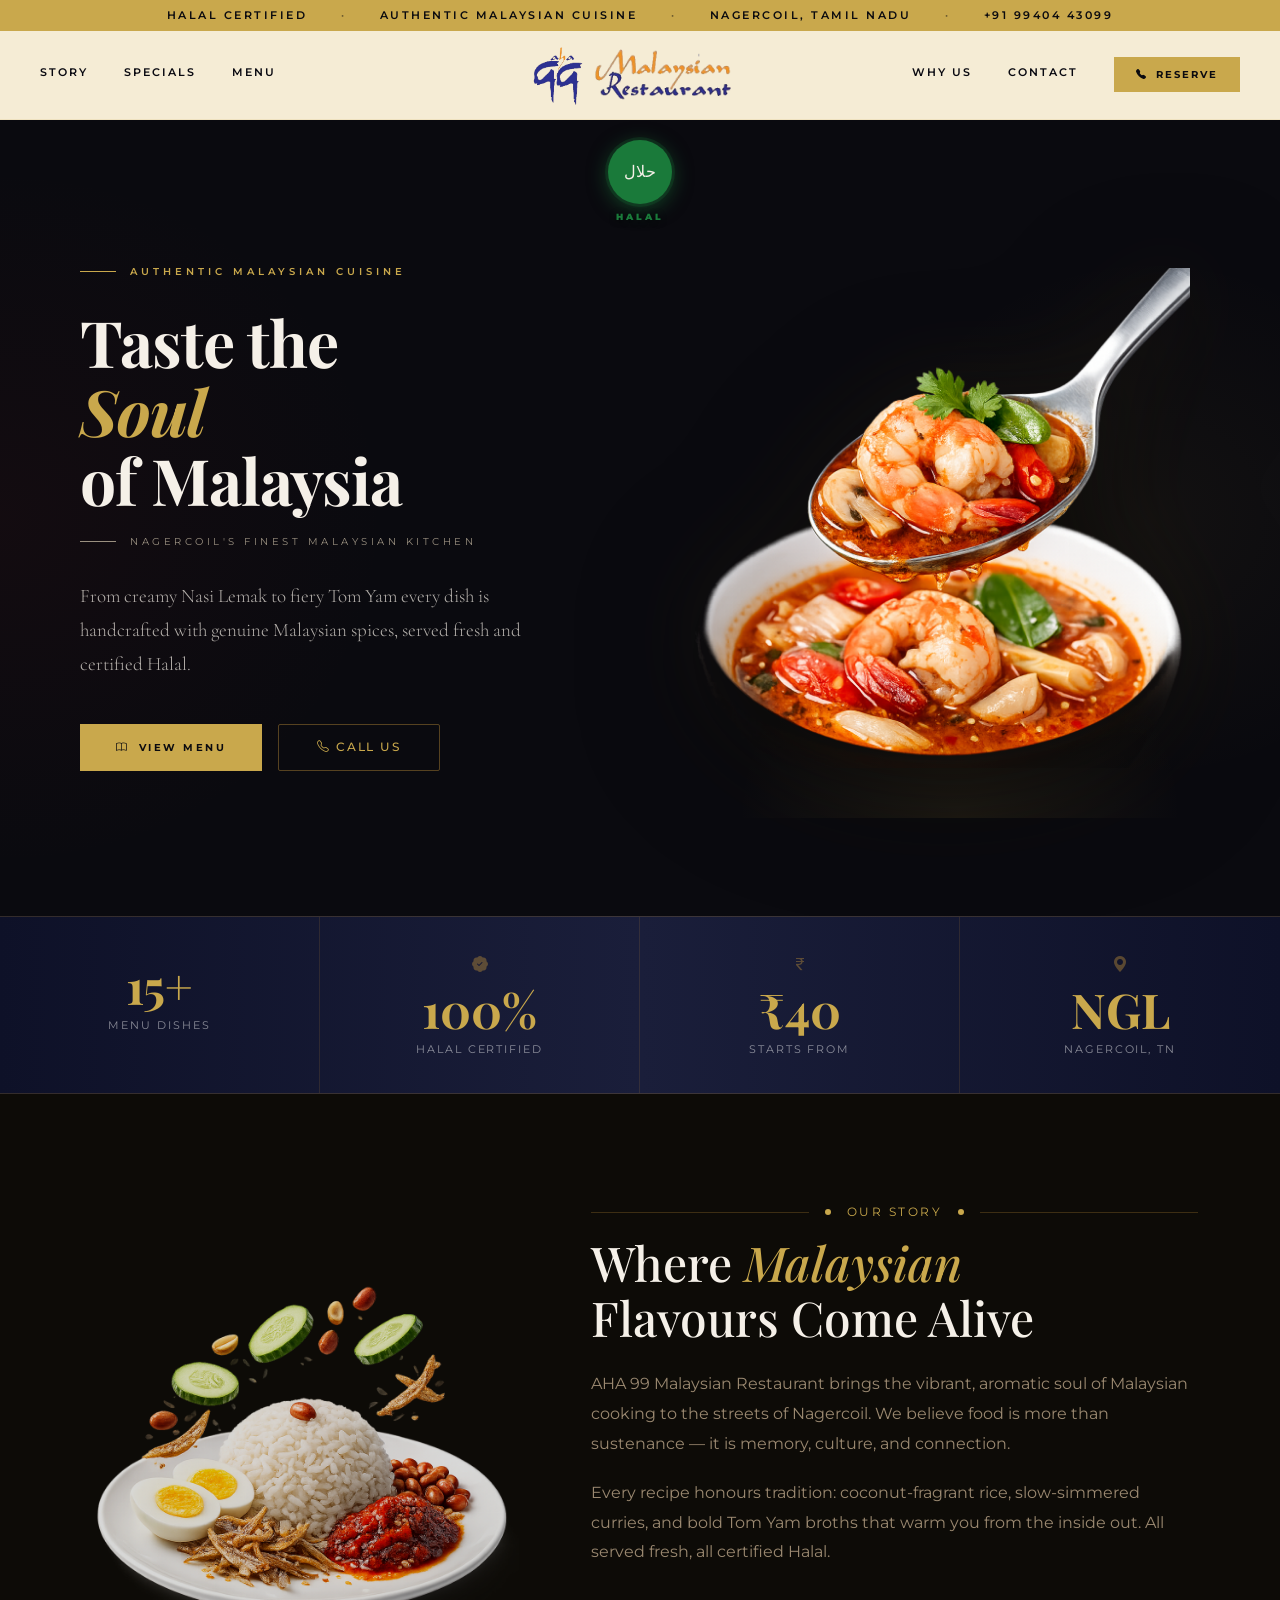
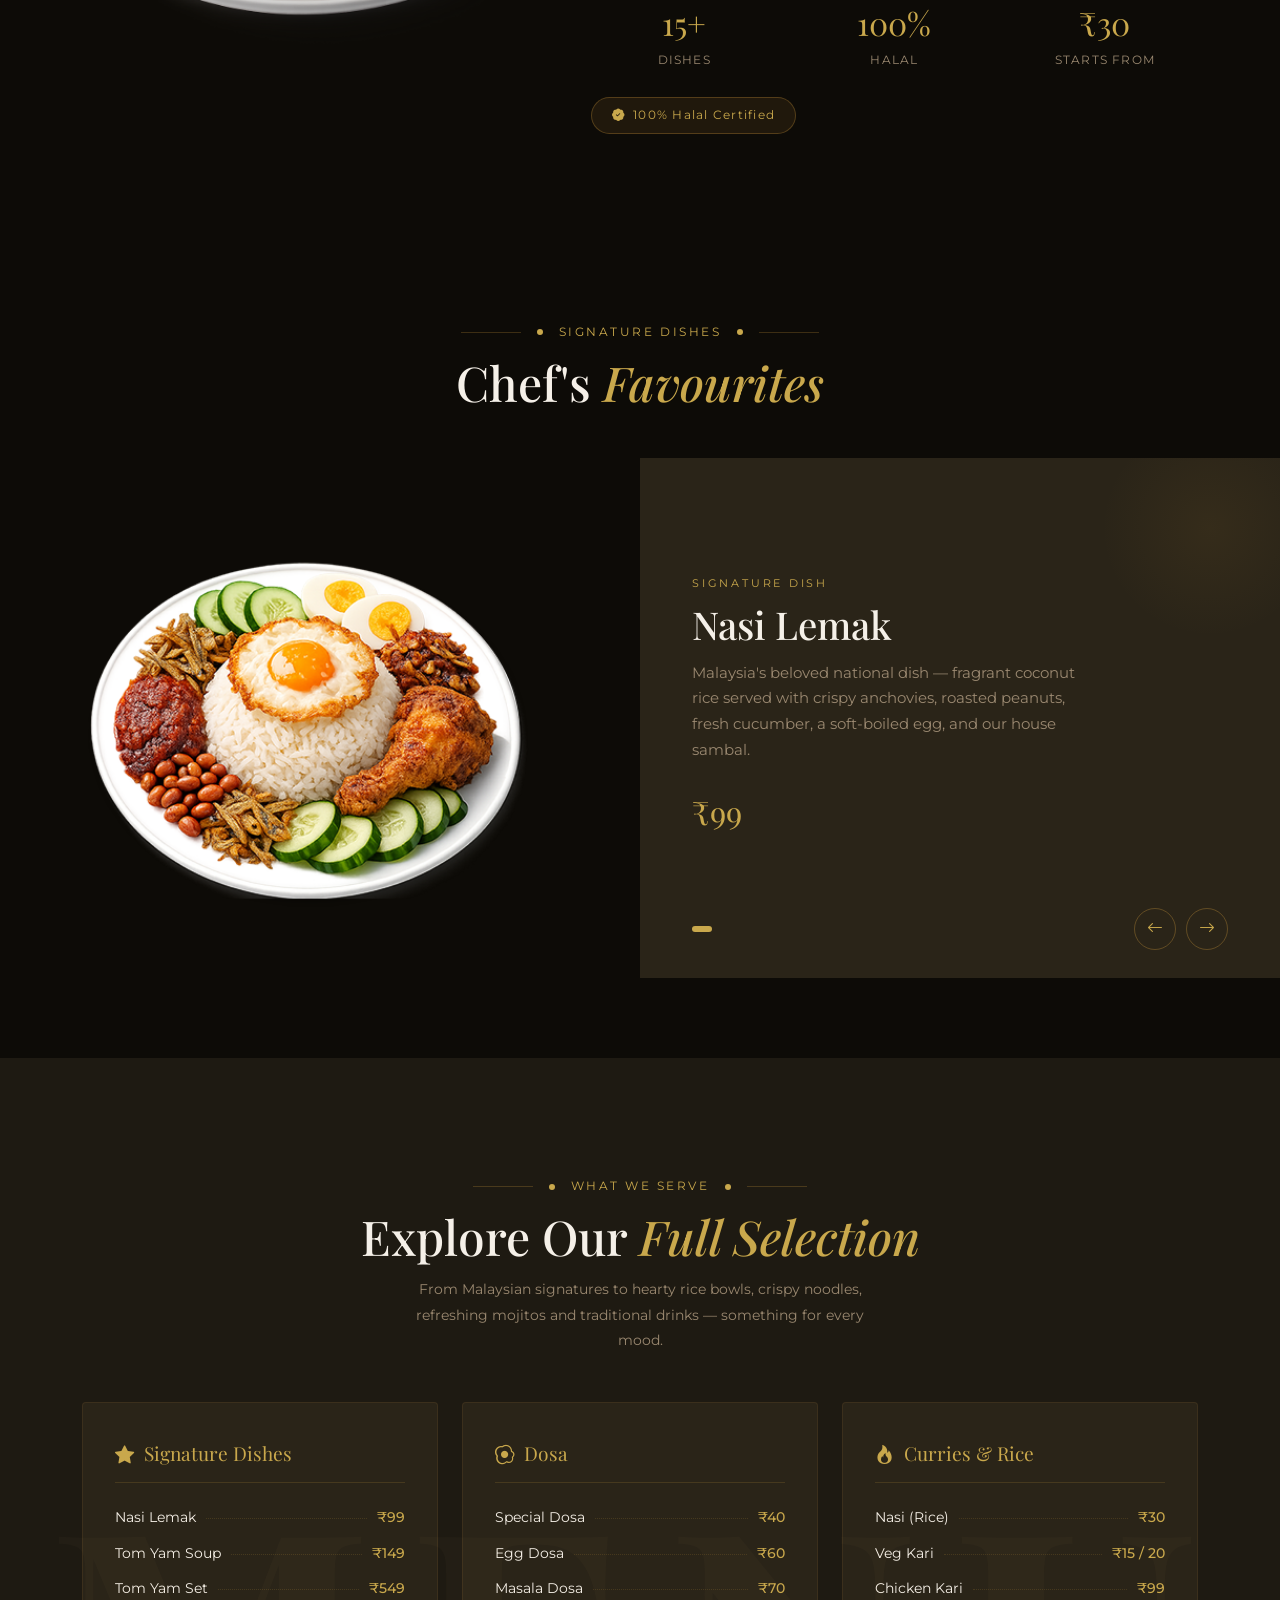
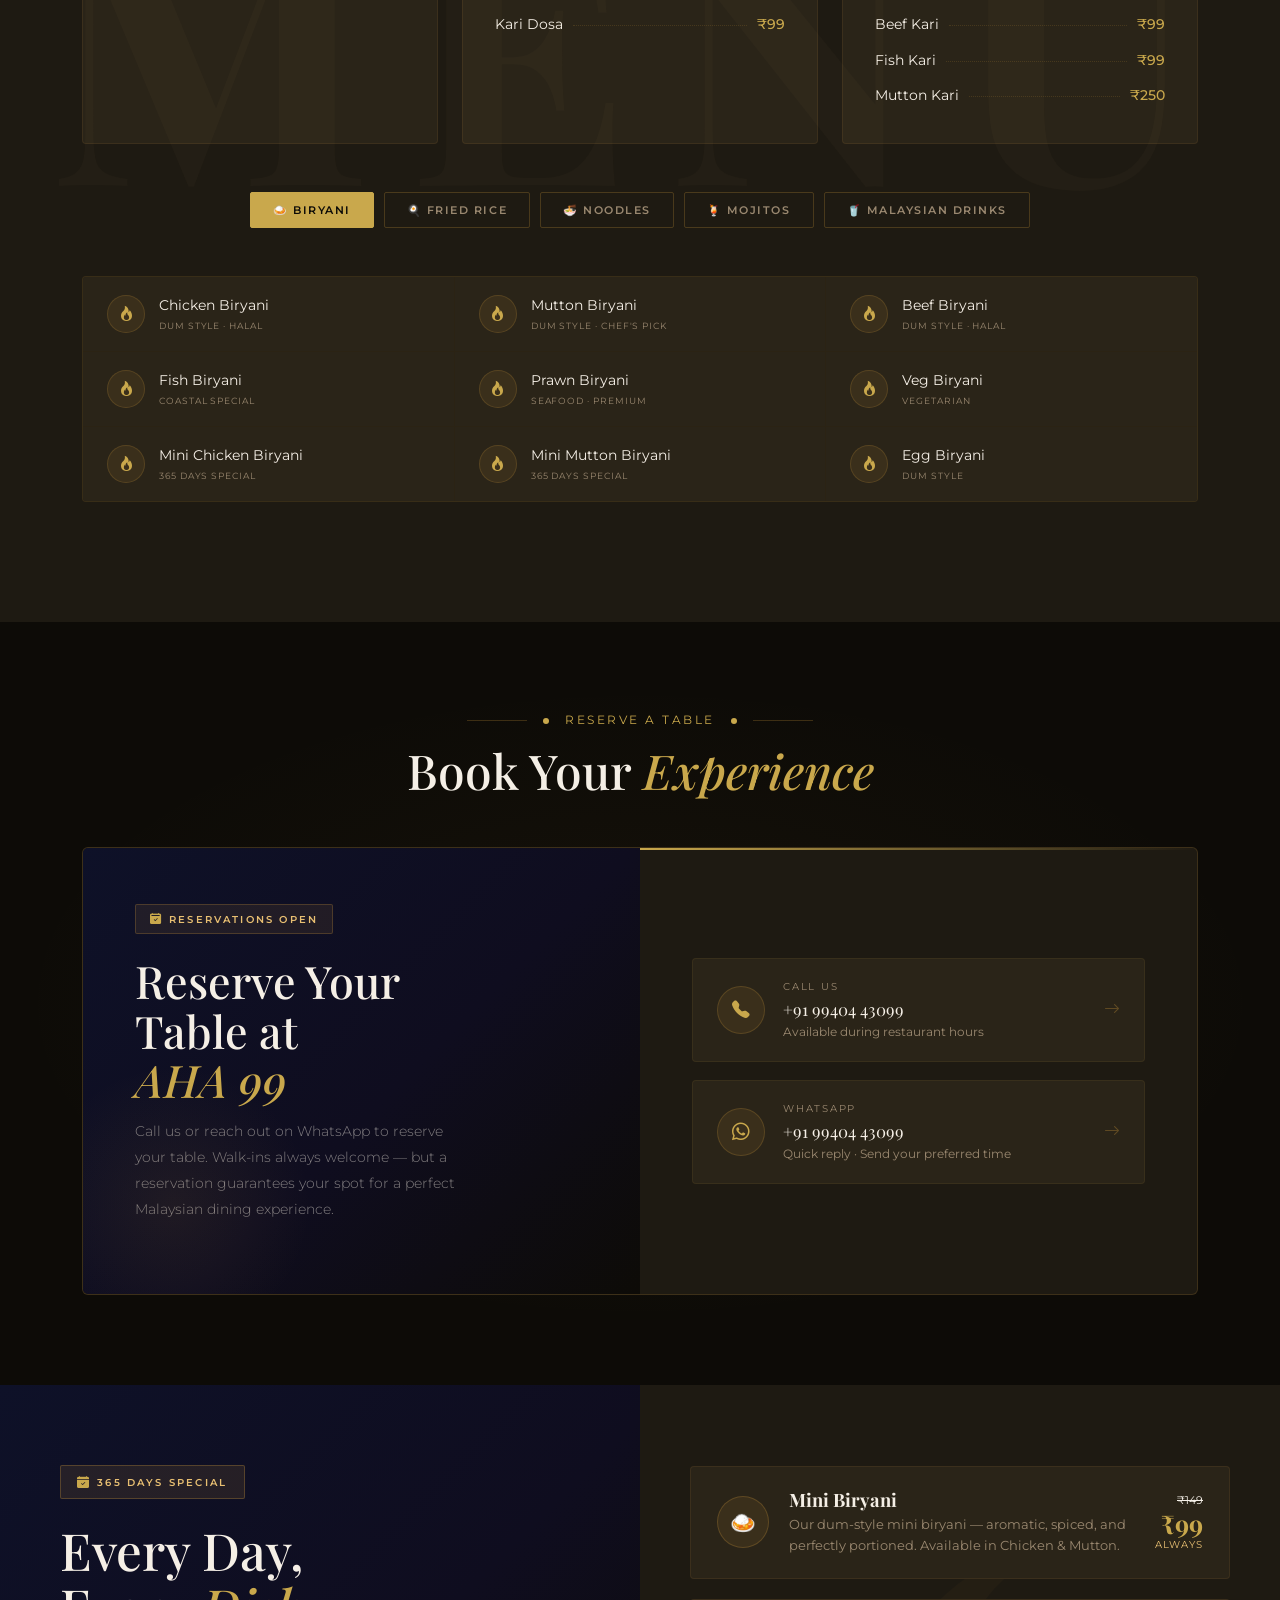
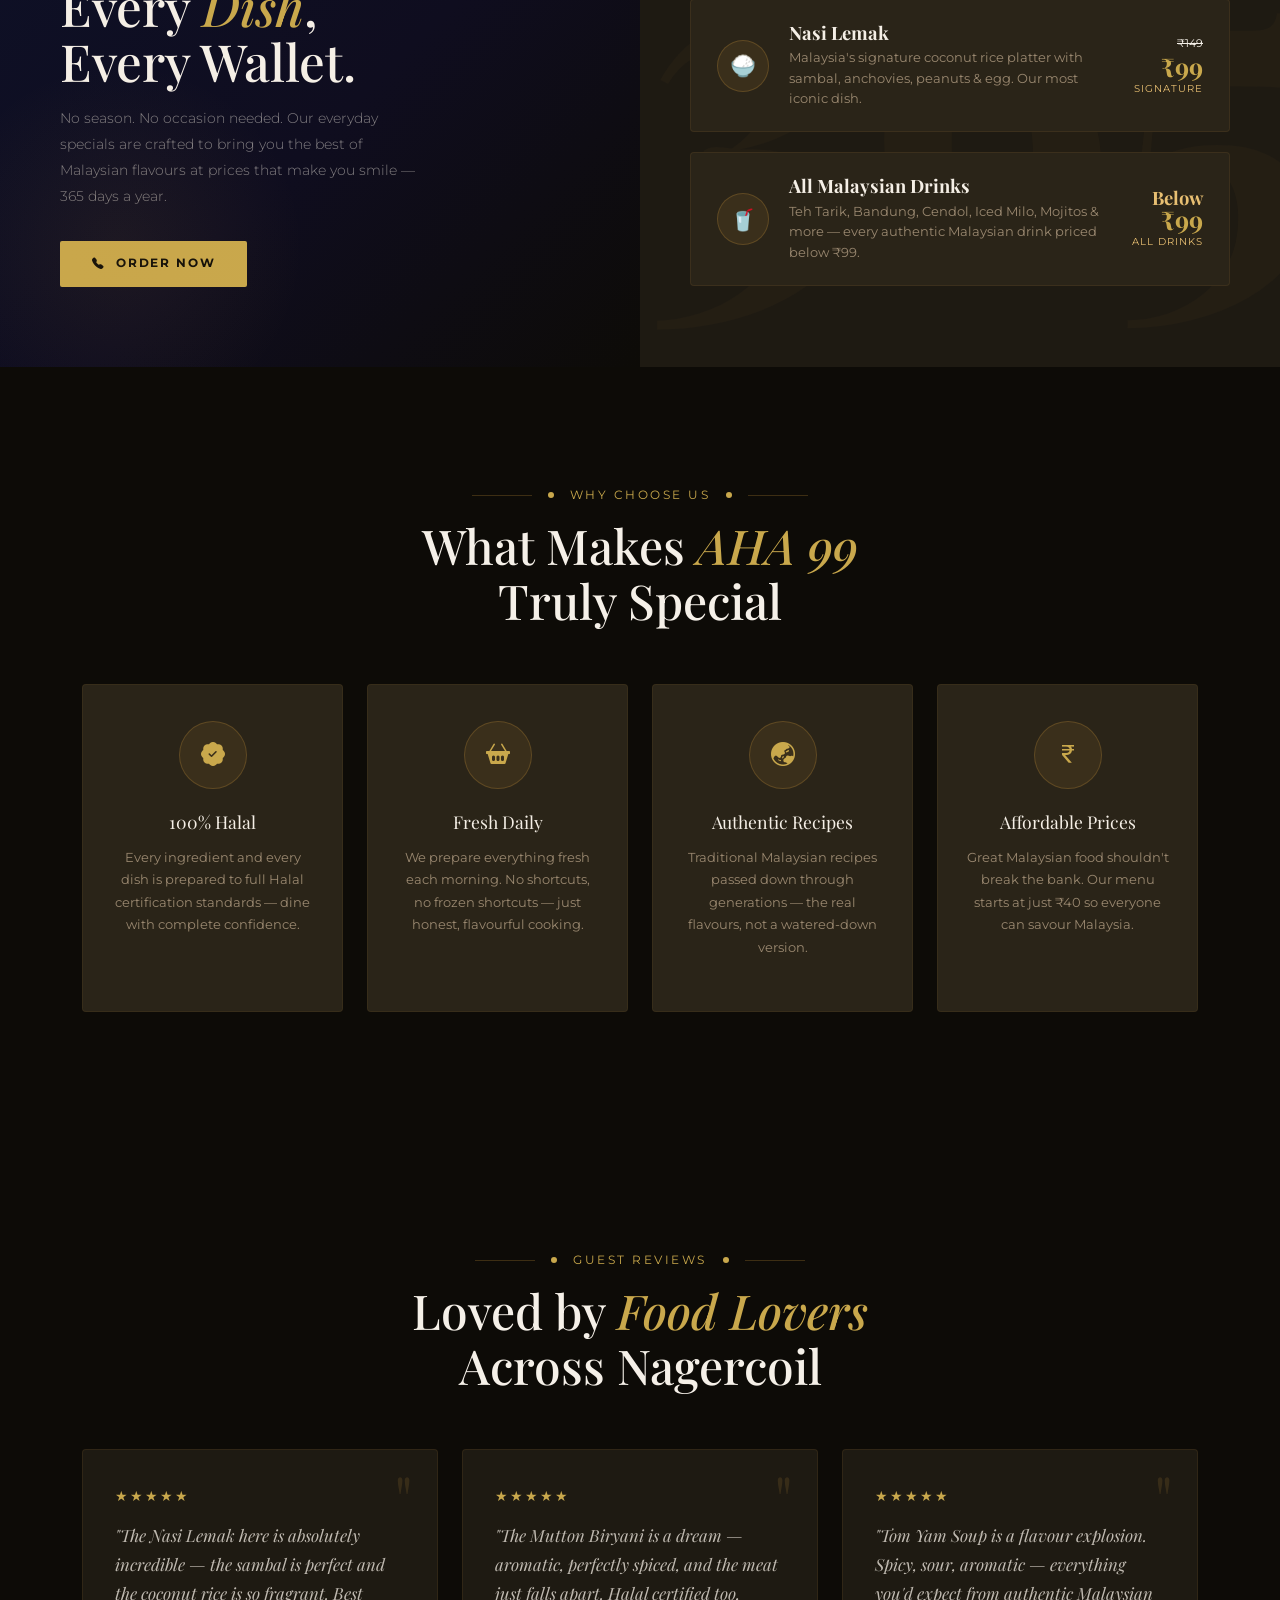
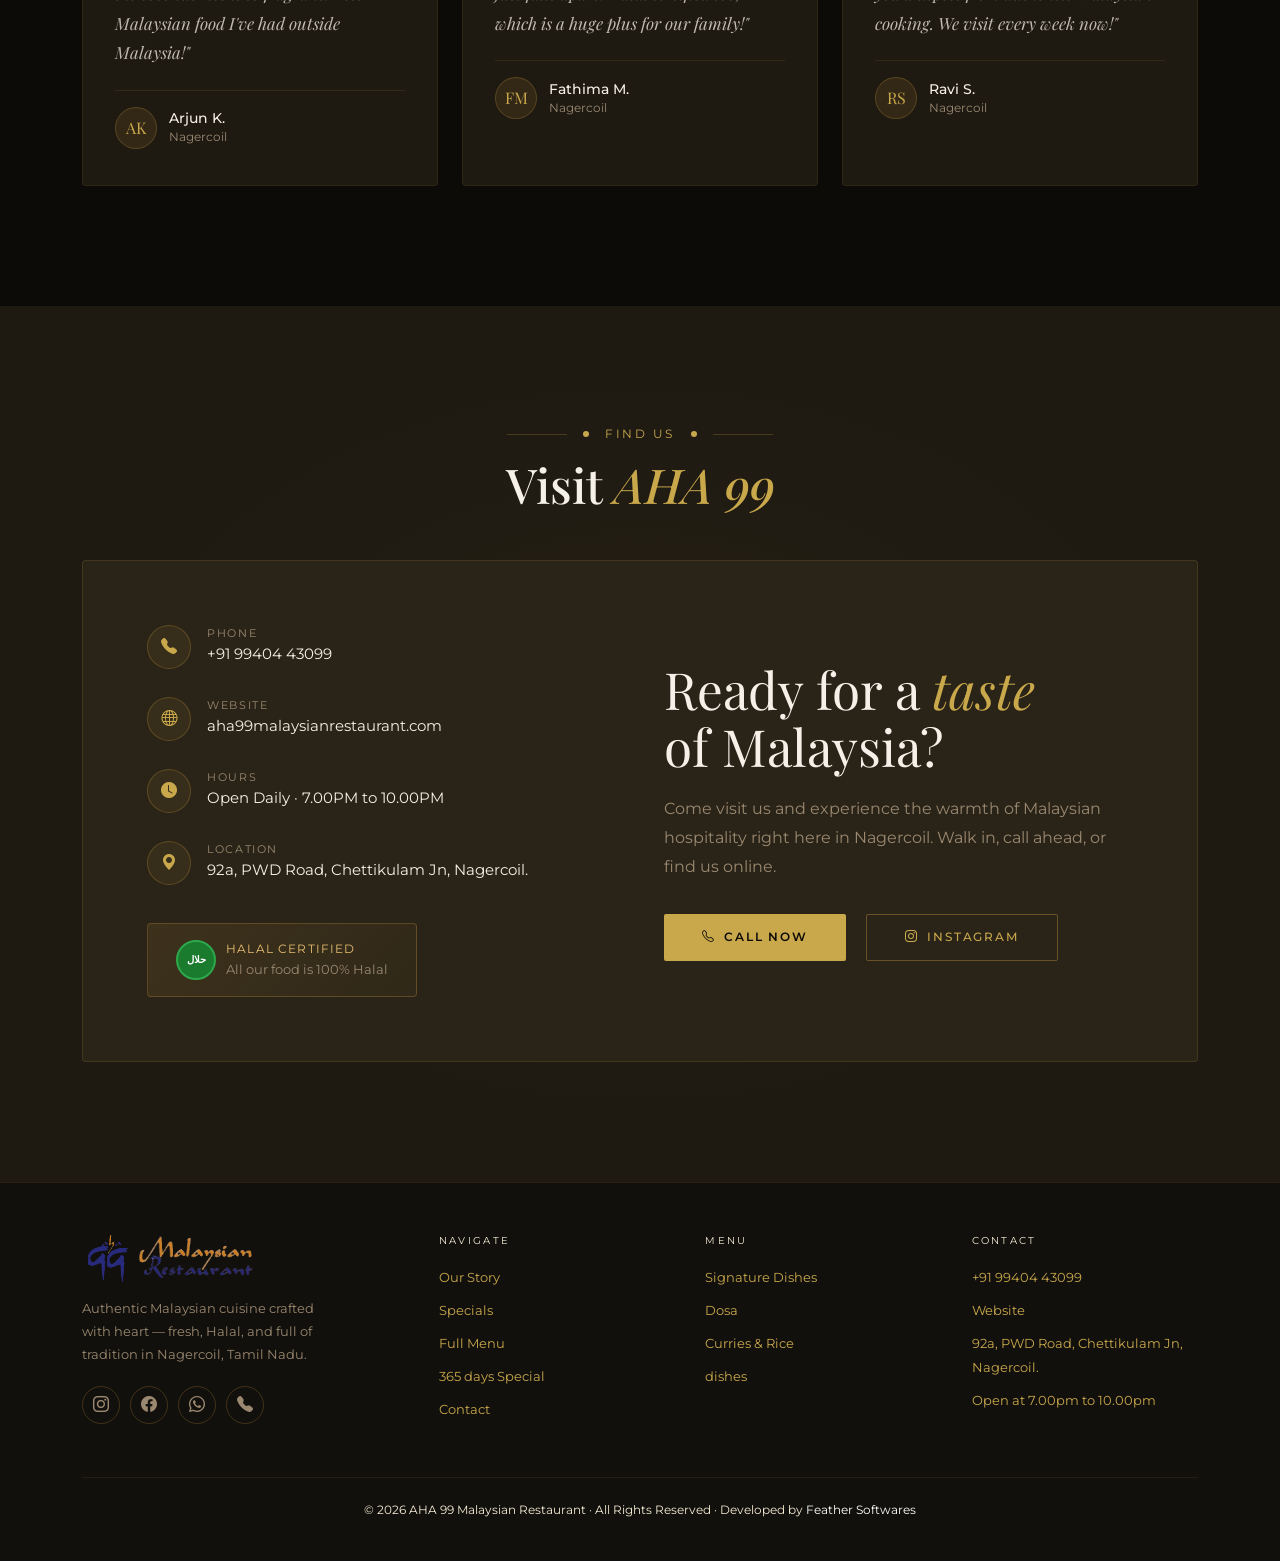
==== commit b0fafff1: "reserve section" ====
--- a/index.html
+++ b/index.html
@@ -1172,7 +1172,7 @@
                     <div class="footer-col-title">Contact</div>
                     <ul class="footer-col-links">
                         <li><a href="tel:+919940443099">+91 99404 43099</a></li>
-                        <!-- <li><a href="http://aha99malaysianrestaurant.com" target="_blank">Website</a></li> -->
+                        <li><a href="http://aha99malaysianrestaurant.com" target="_blank">Website</a></li>
                         <li><span style="color:var(--gold);font-size:.83rem">92a, PWD Road, Chettikulam Jn,
                                 Nagercoil.</span></li>
                         <li><span style="color:var(--gold);font-size:.83rem">Open at 7.00pm to 10.00pm</span></li>
